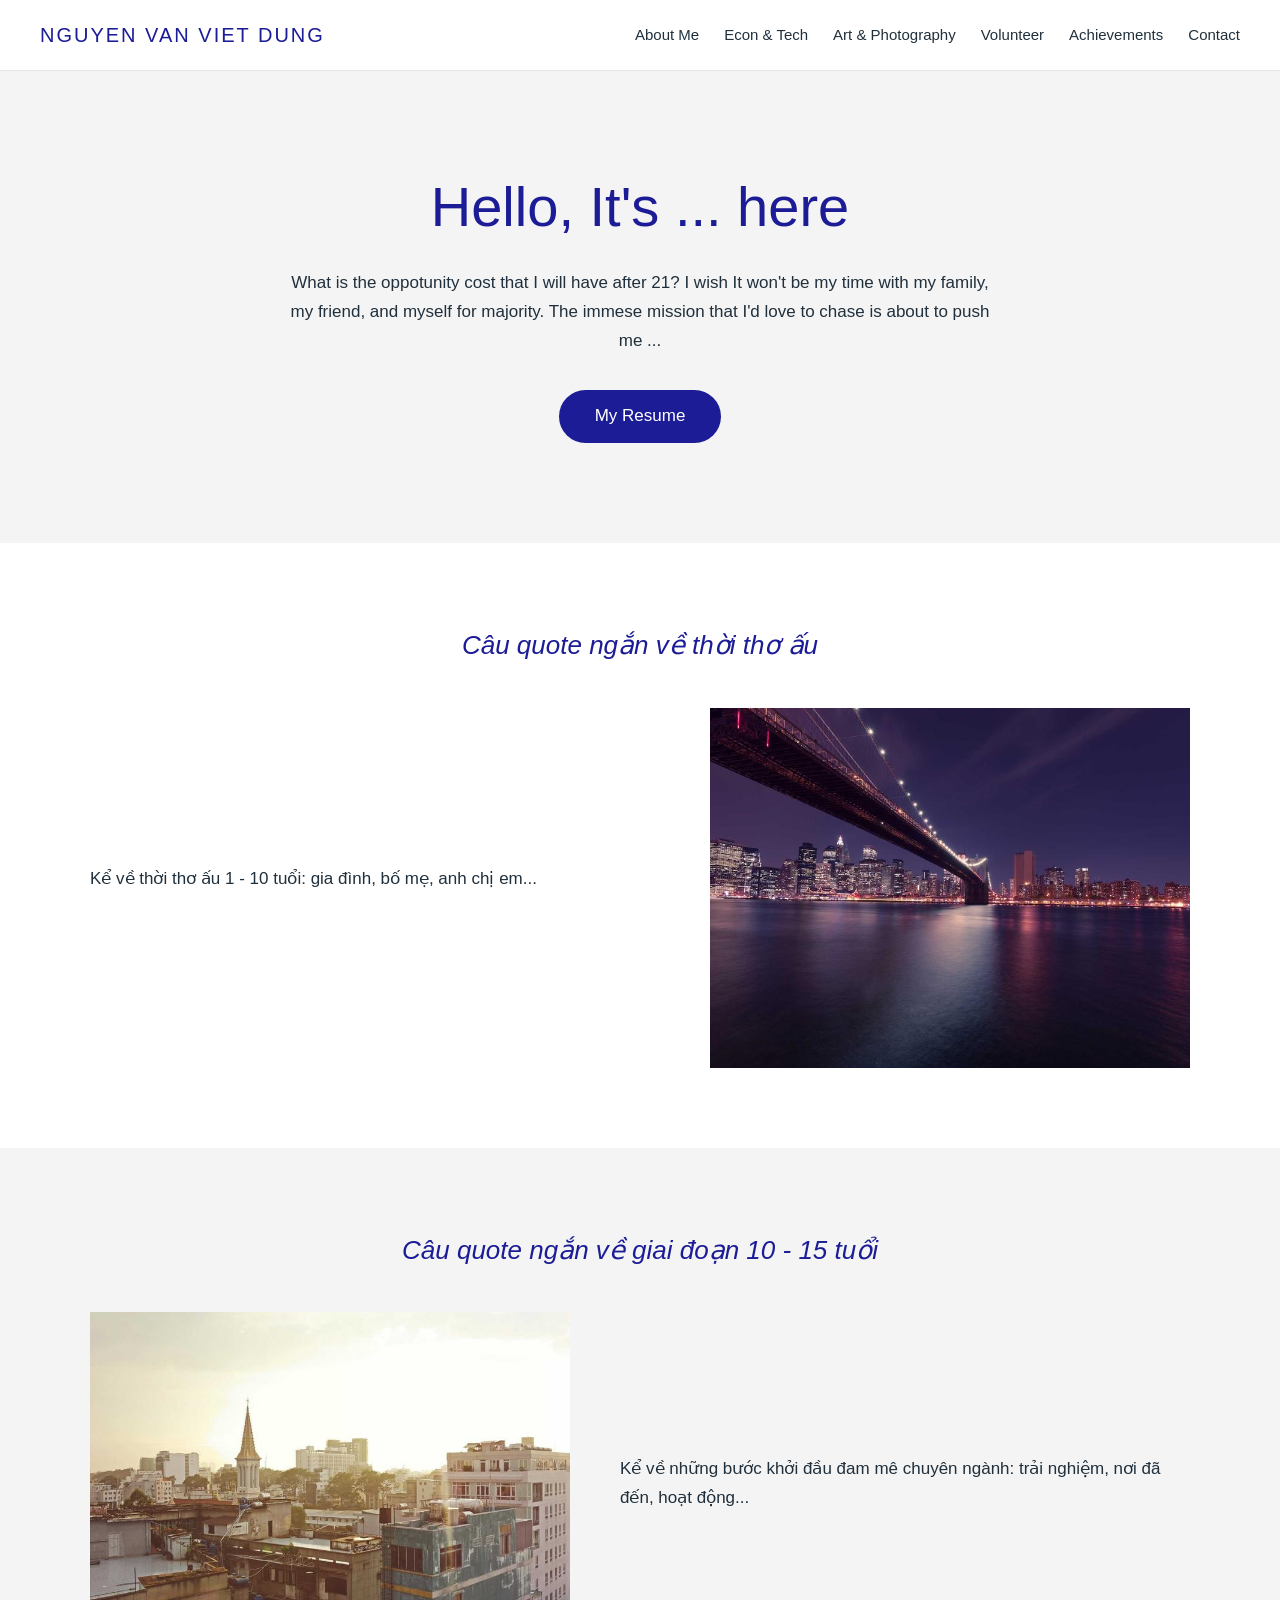
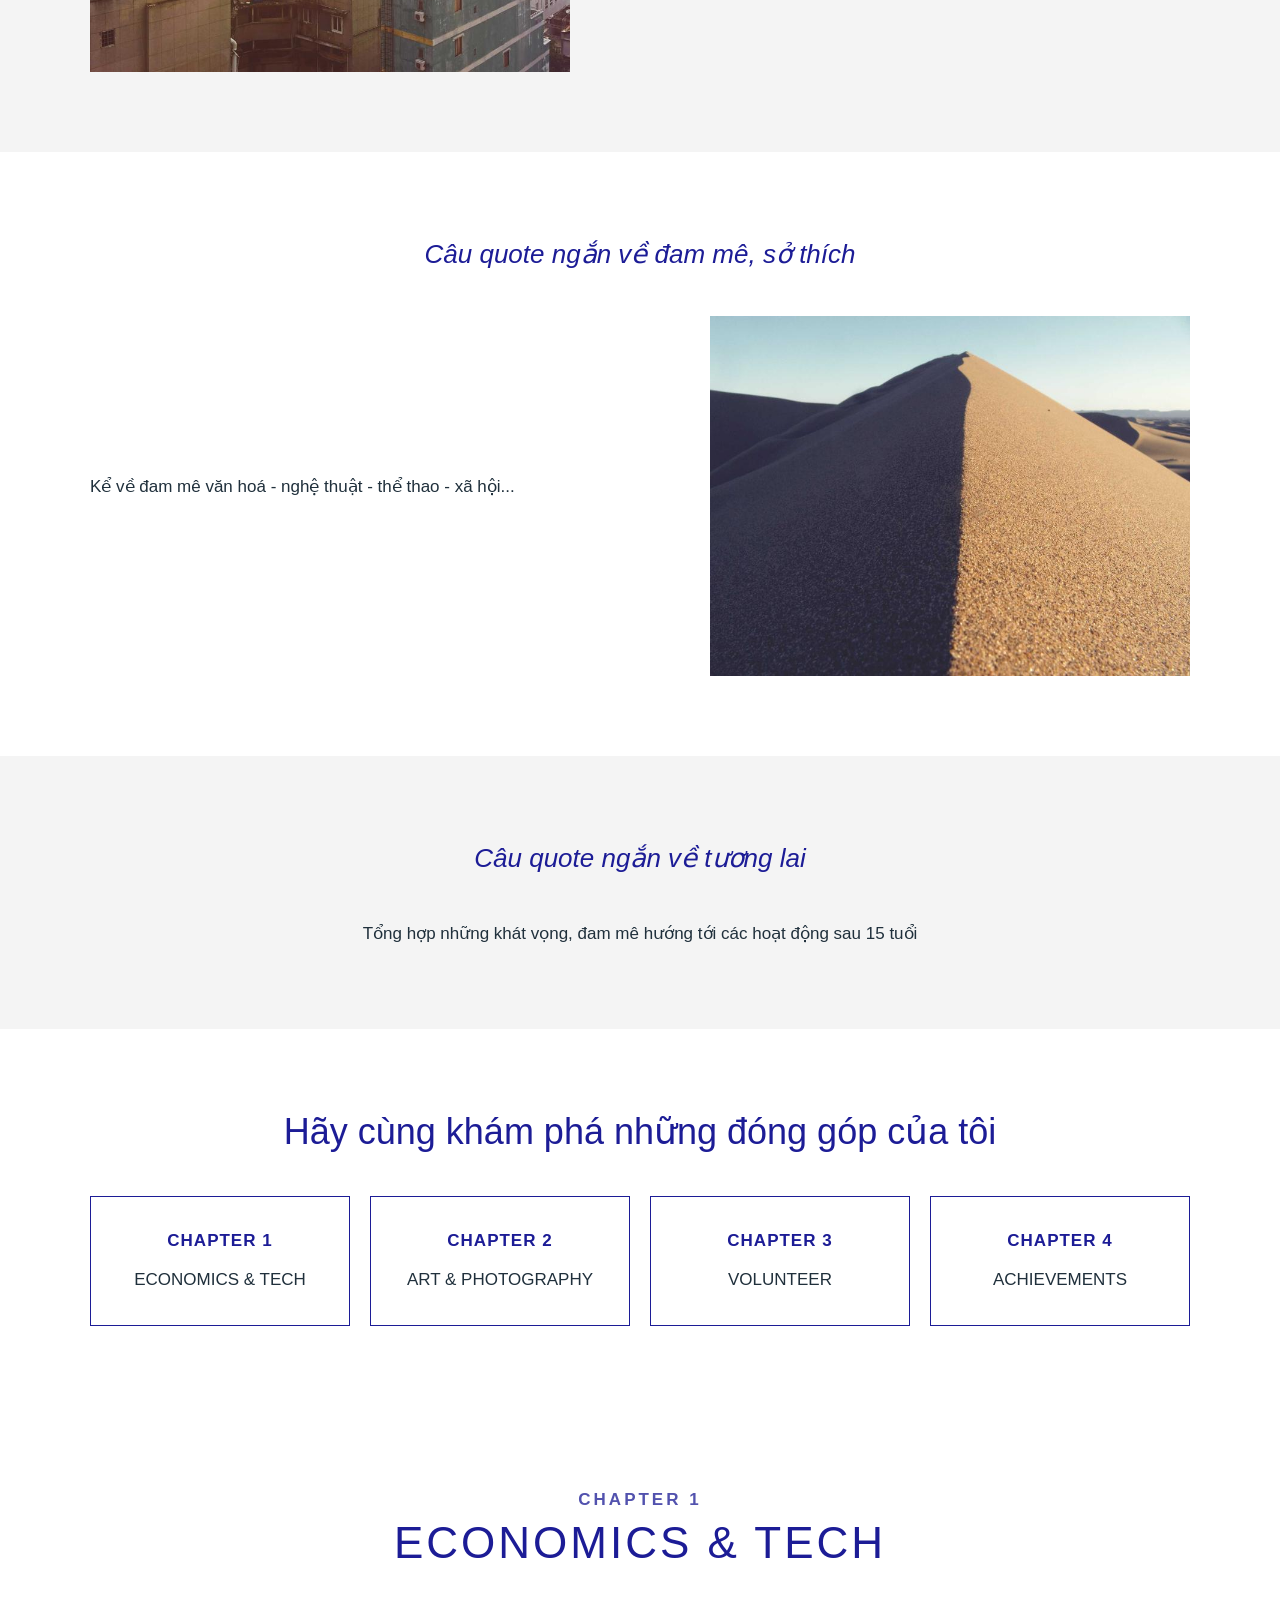
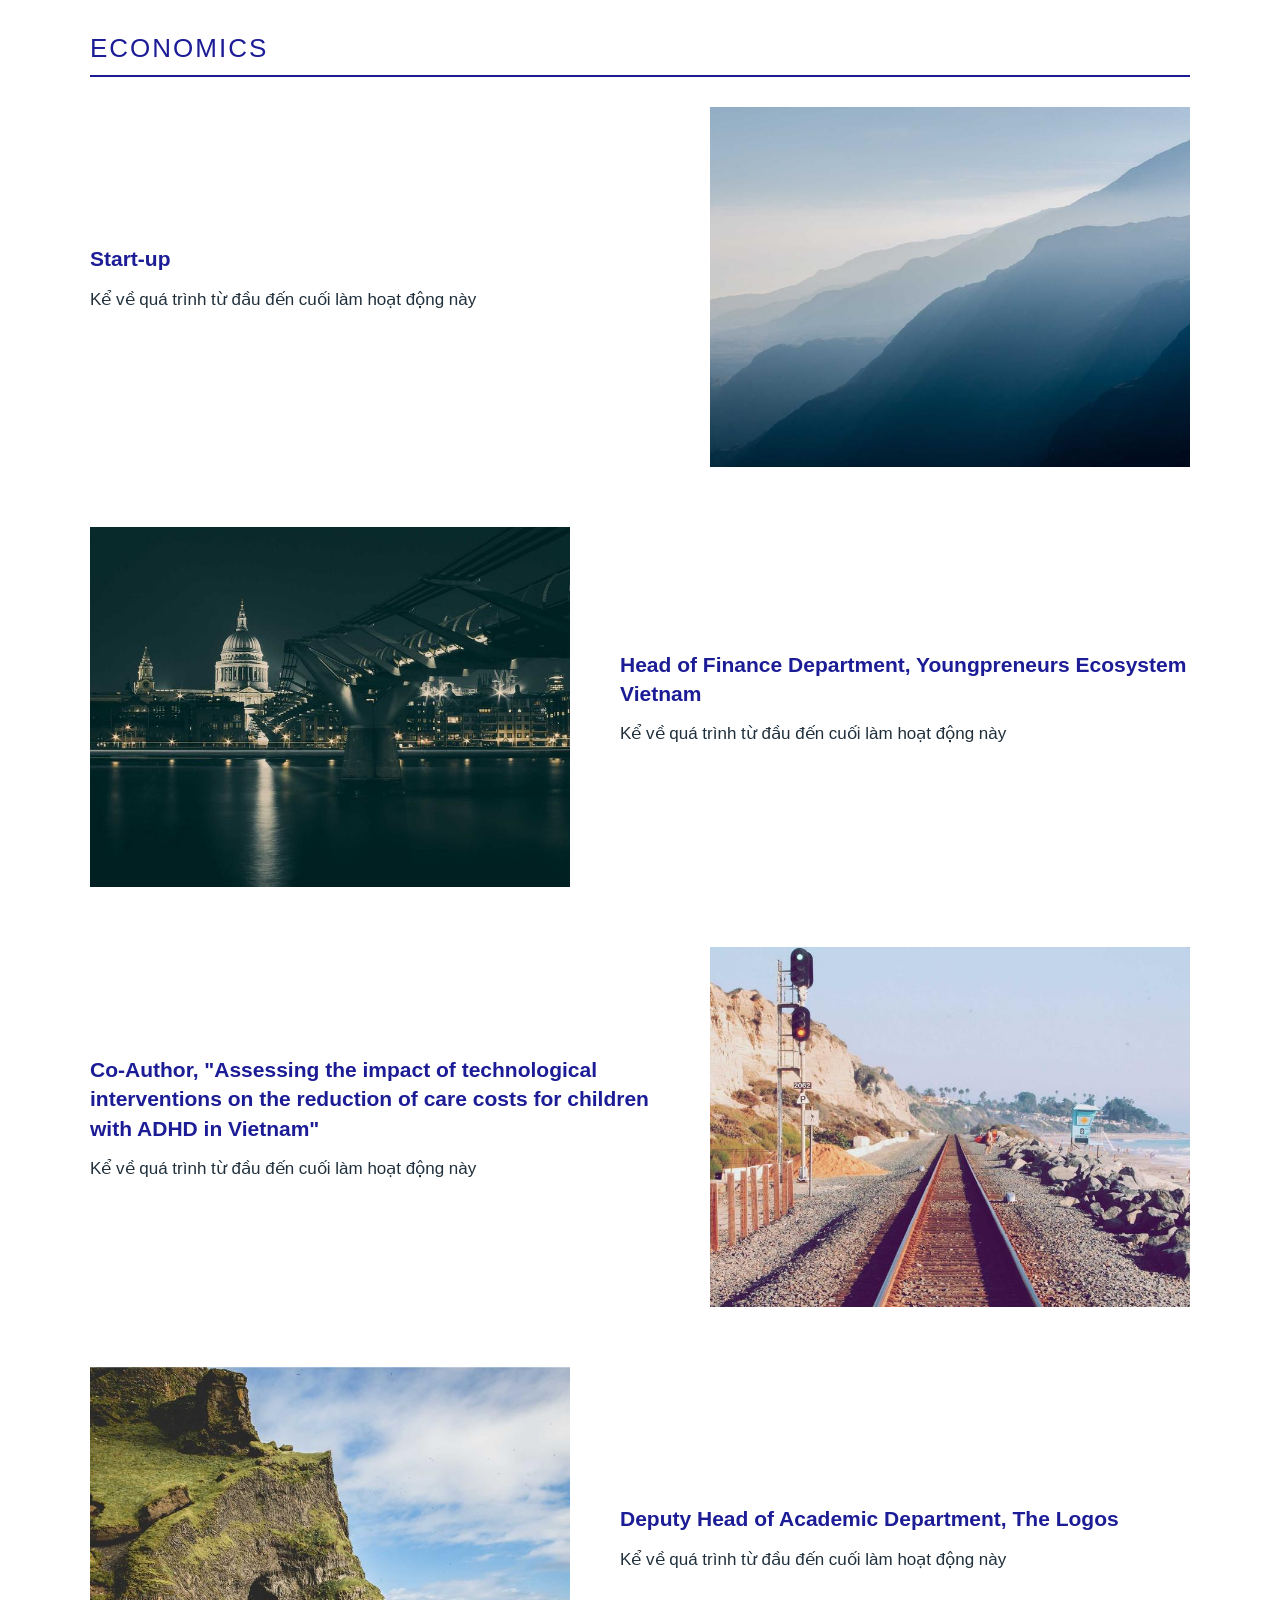
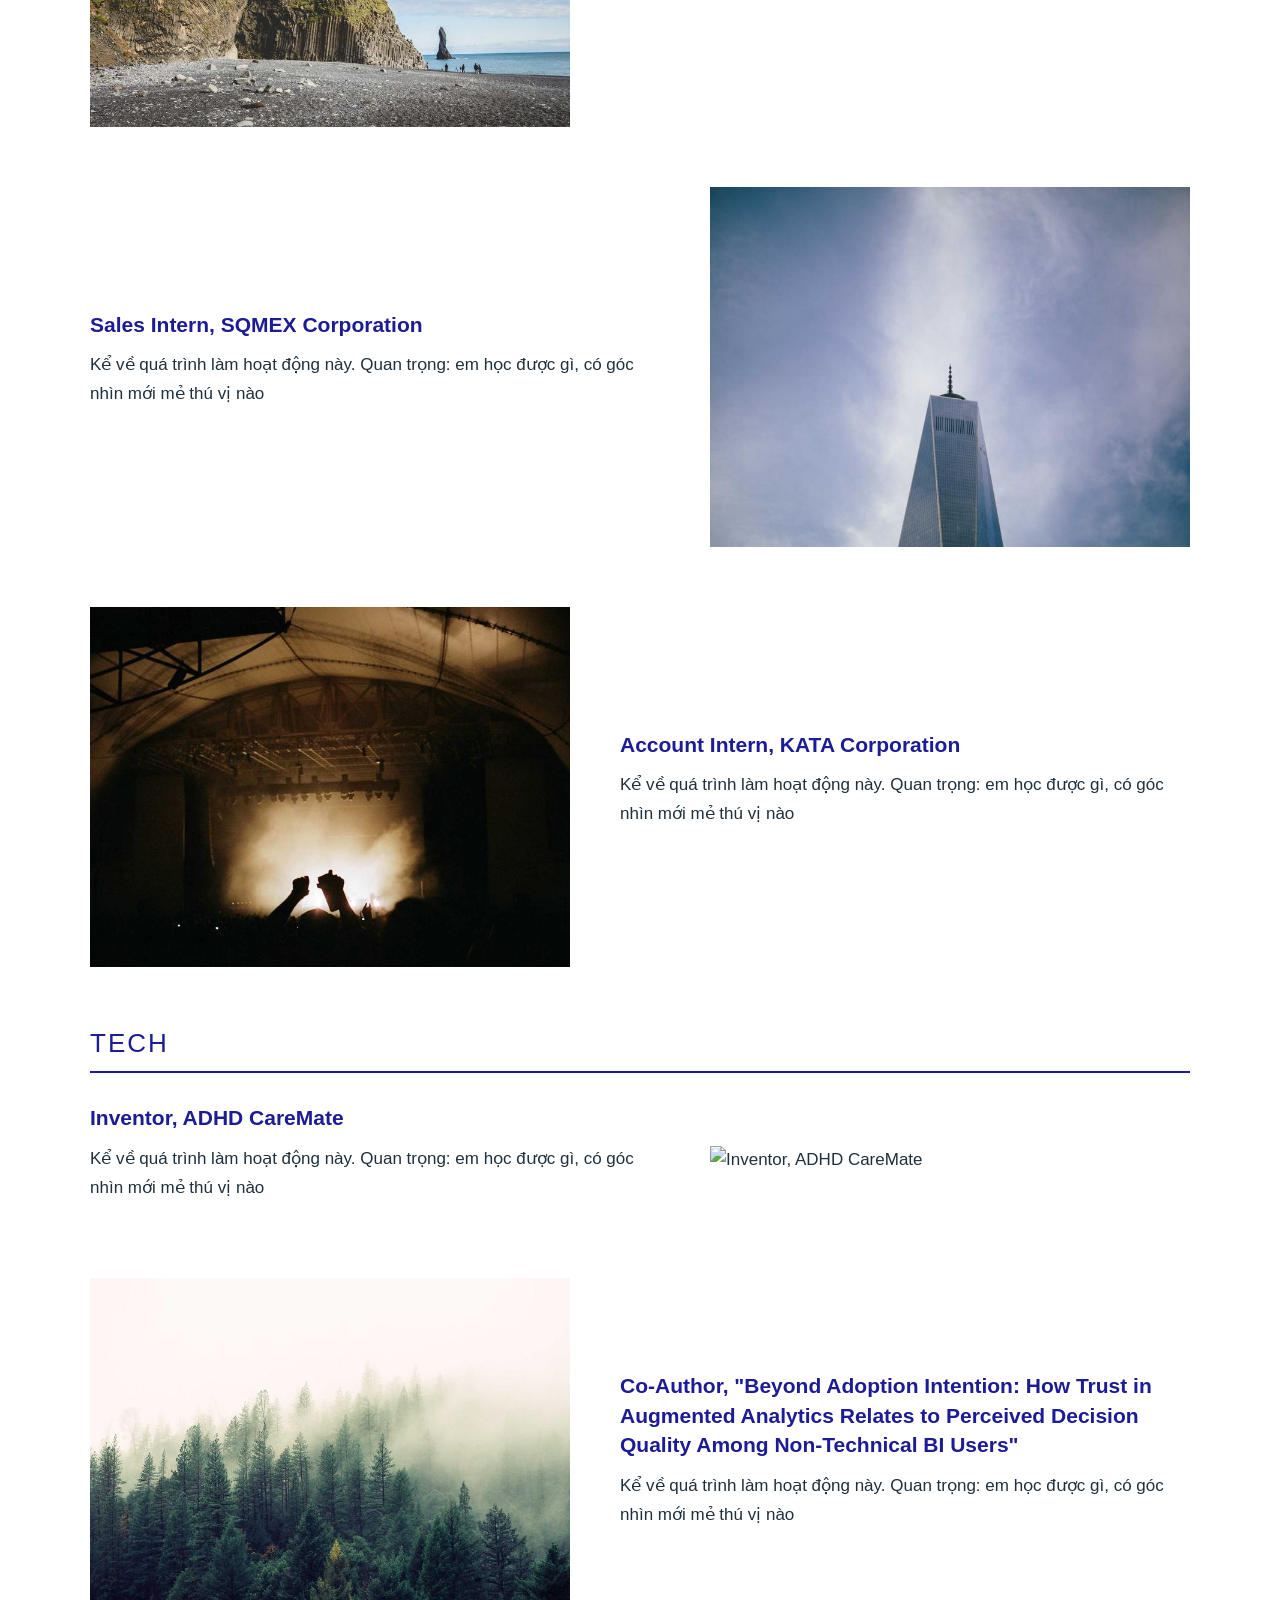
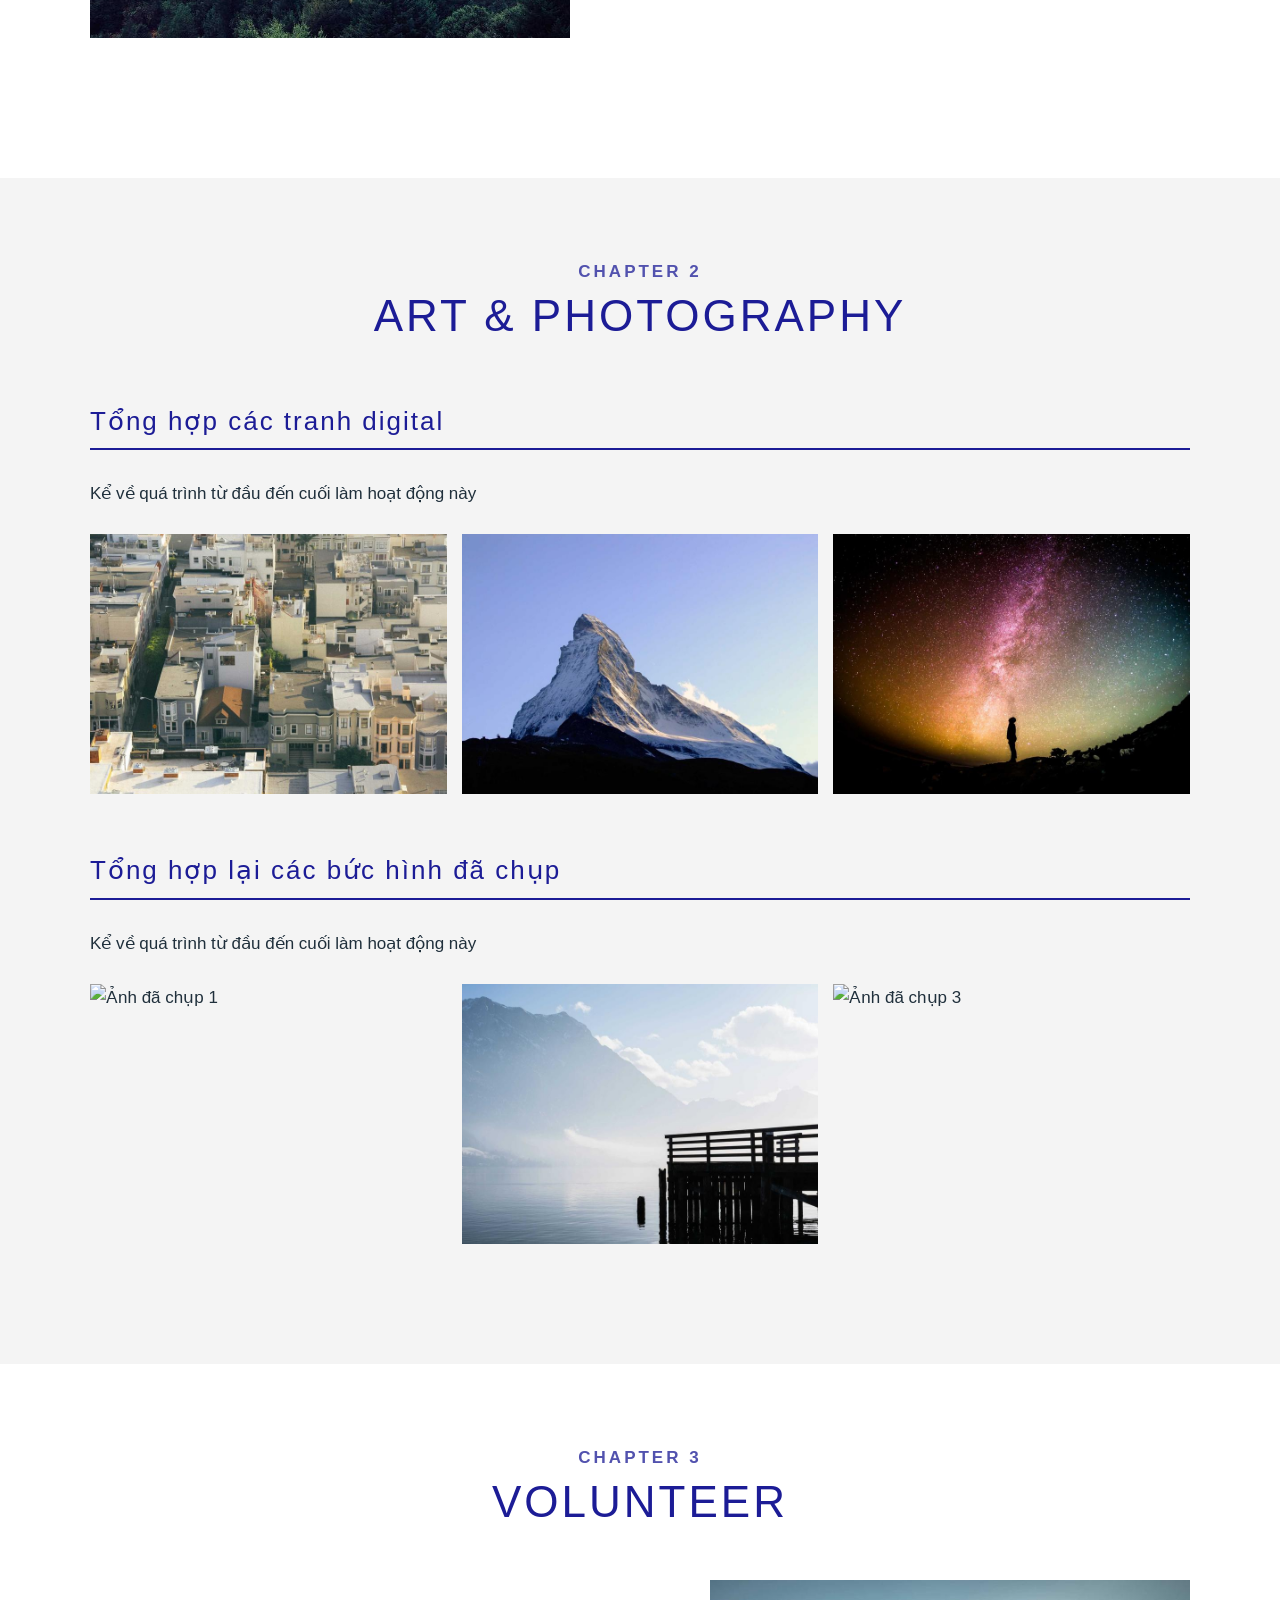
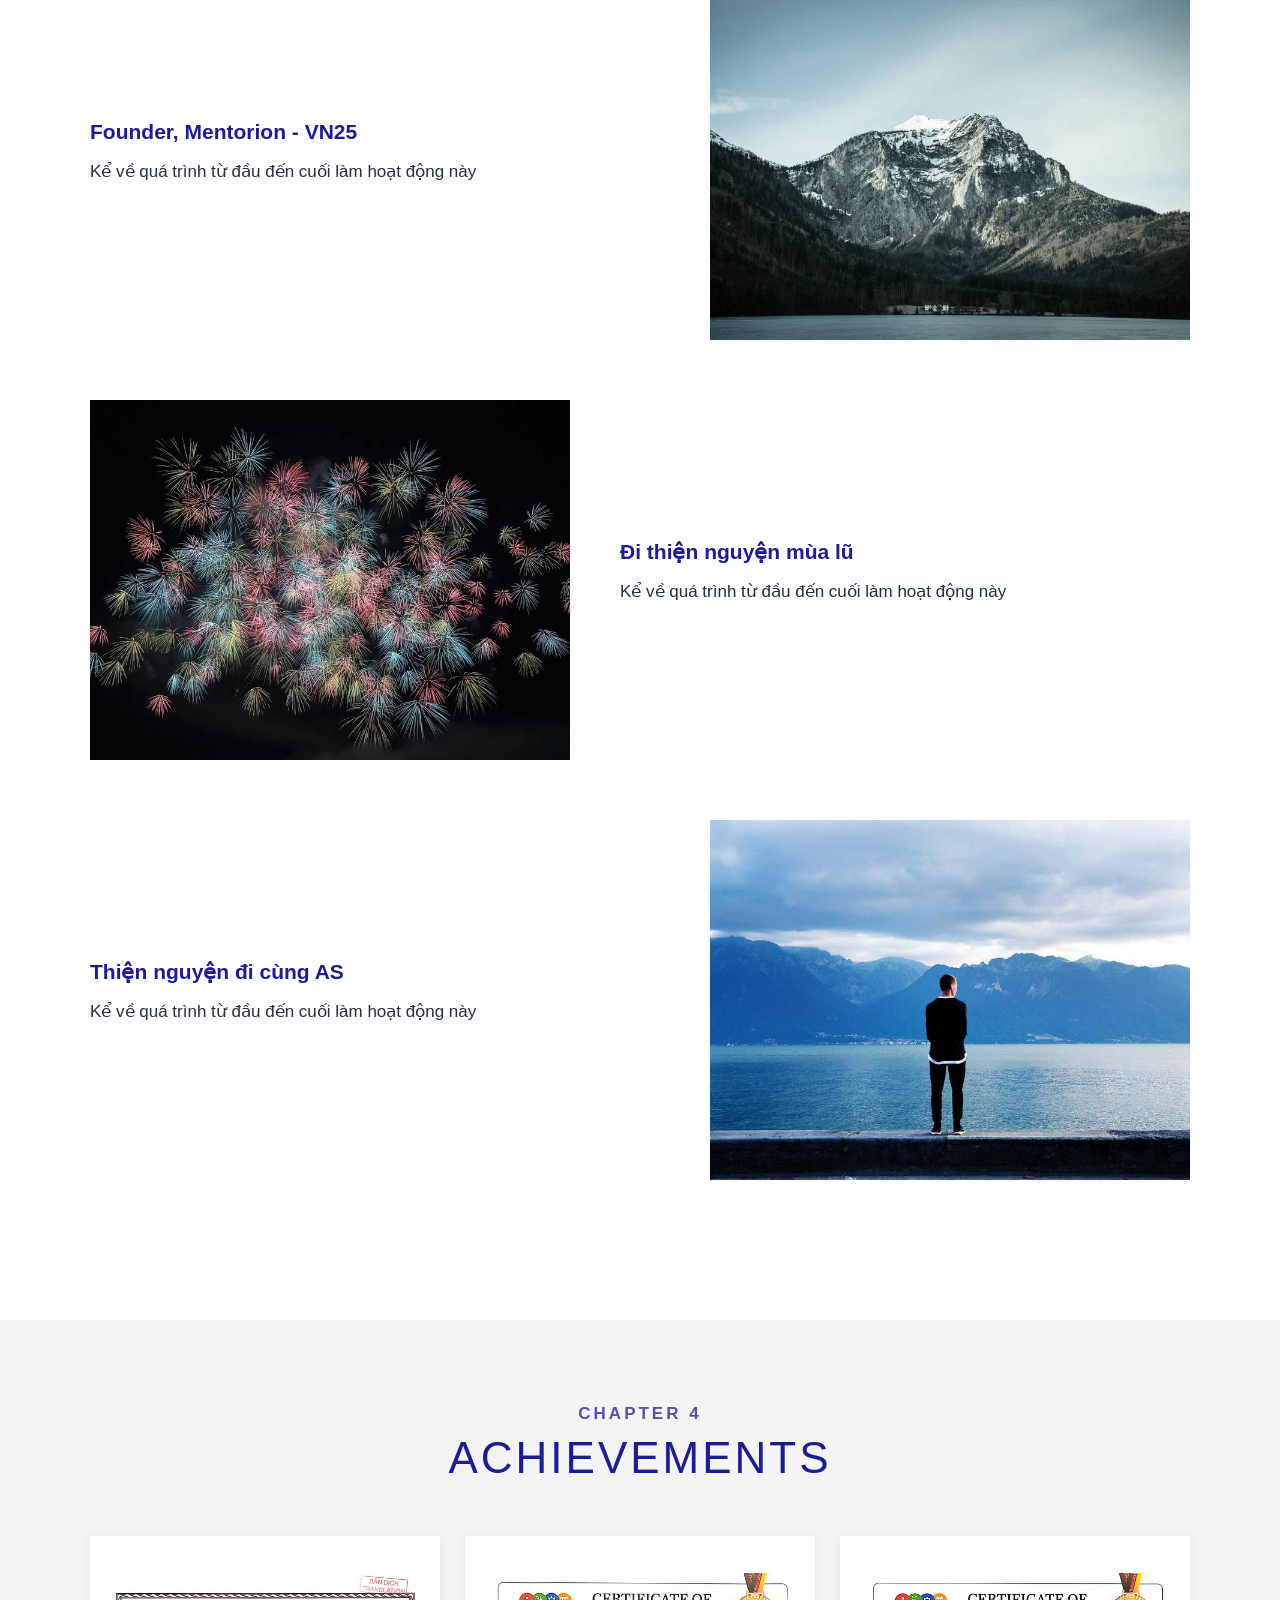
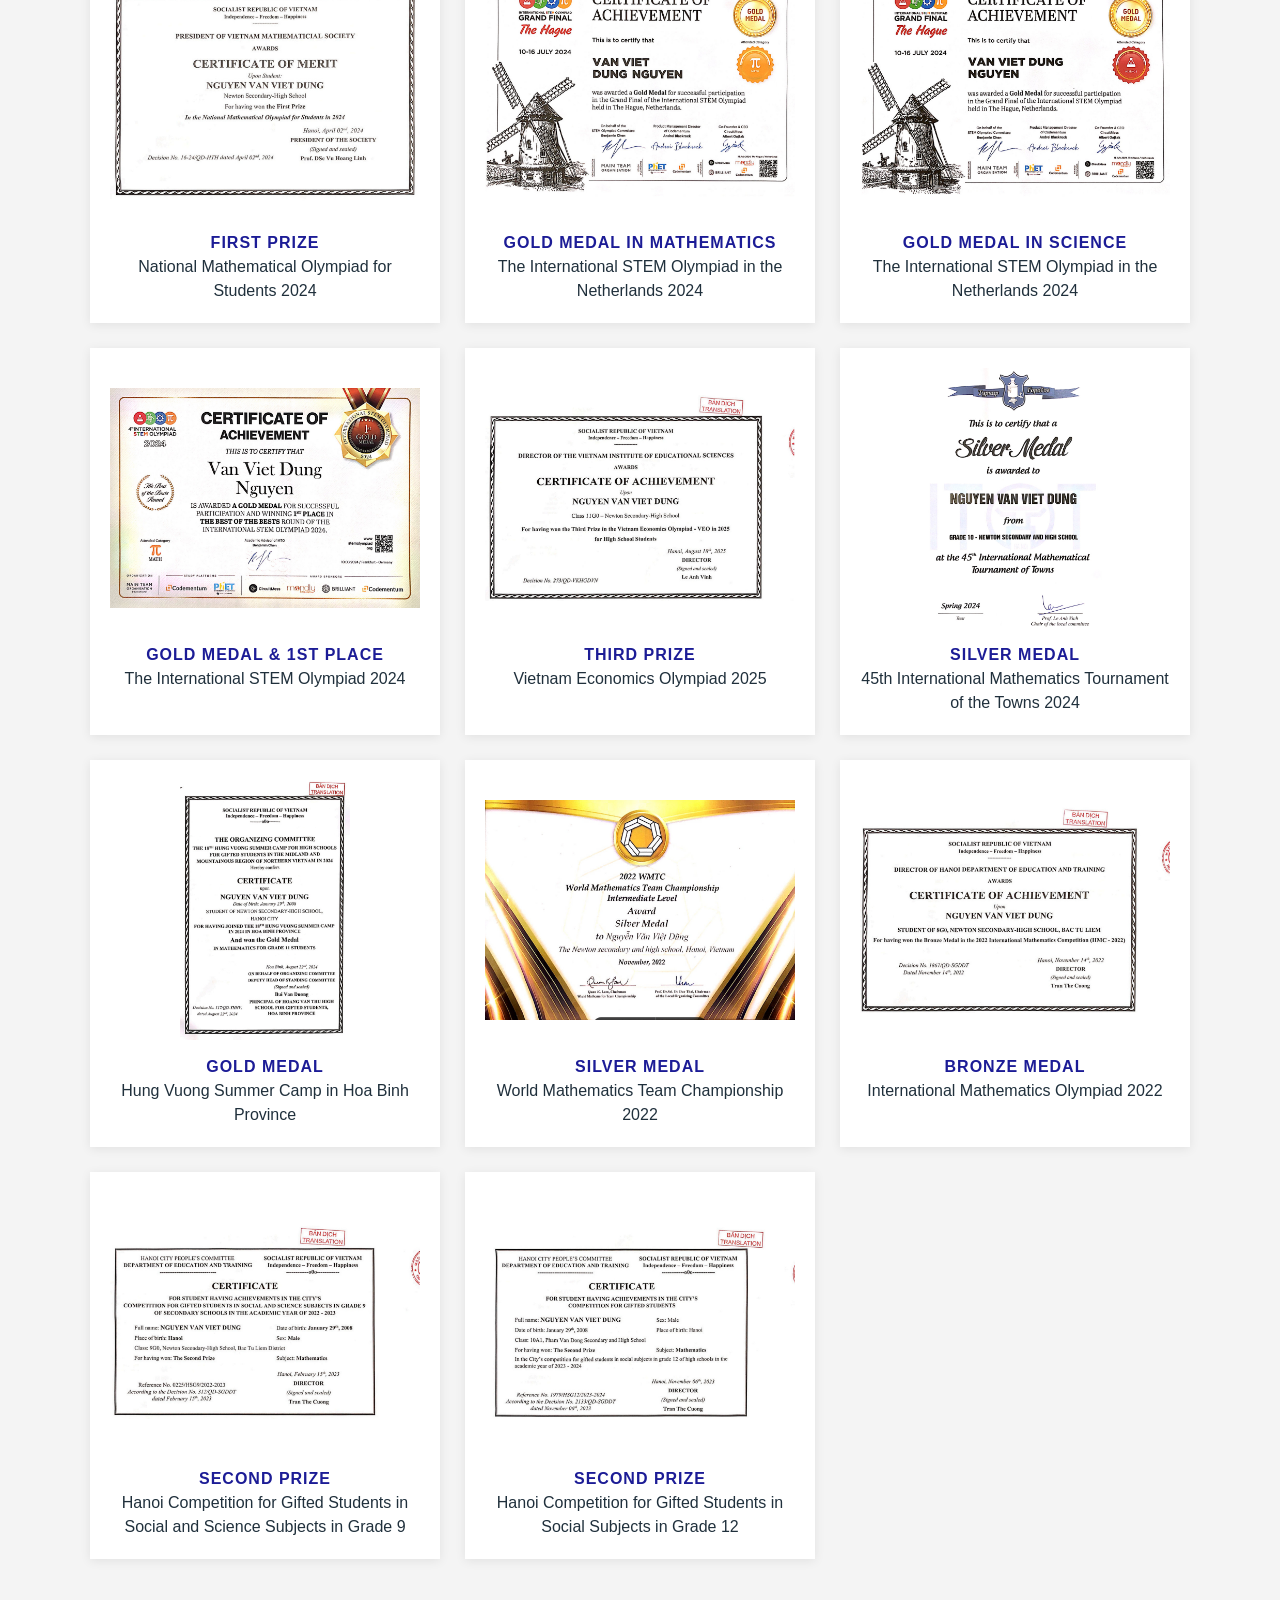
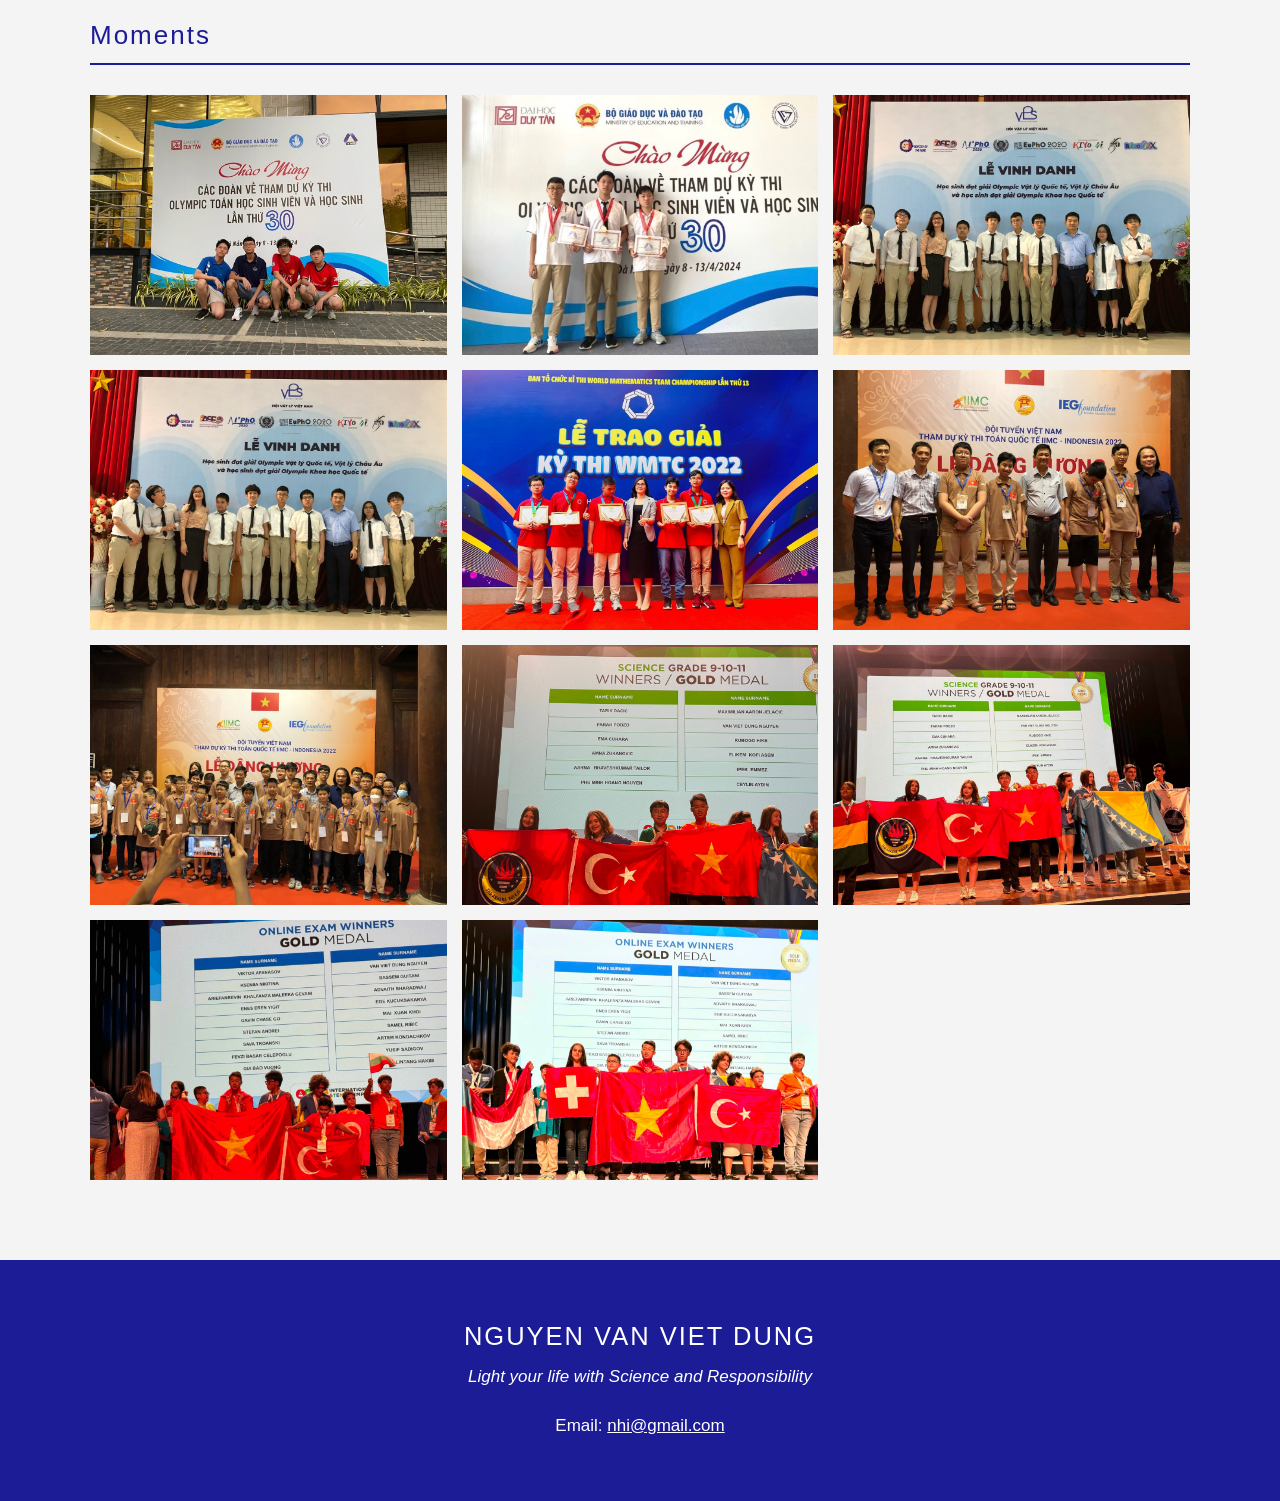
==== index.html @ 0728a176 "Initial website" ====
<!DOCTYPE html>
<html lang="vi">
<head>
    <meta charset="UTF-8">
    <meta name="viewport" content="width=device-width, initial-scale=1.0">
    <title>Nguyen Van Viet Dung</title>
    <link rel="stylesheet" href="style.css">
</head>
<body>

    <!-- ===== HEADER: tên + menu ===== -->
    <header class="header">
        <a href="#top" class="logo">NGUYEN VAN VIET DUNG</a>
        <nav class="menu">
            <a href="#about">About Me</a>
            <a href="#chapter-1">Econ &amp; Tech</a>
            <a href="#chapter-2">Art &amp; Photography</a>
            <a href="#chapter-3">Volunteer</a>
            <a href="#chapter-4">Achievements</a>
            <a href="#contact">Contact</a>
        </nav>
    </header>

    <main id="top">

        <!-- Ảnh ở Home, Chapter 1 - 3 là ảnh mẫu, Chapter 4 là ảnh thật -->

        <!-- ===== PHẦN GIỚI THIỆU (Hero) ===== -->
        <section class="hero" id="about">
            <h1>Hello, It's ... here</h1>

            <!-- Đoạn giới thiệu bản thân (khoảng 50 - 60 từ) -->
            <p>
                What is the oppotunity cost that I will have after 21?
                I wish It won't be my time with my family, my friend, and myself for majority.
                The immese mission that I'd love to chase is about to push me ...
            </p>

            <!-- Nút trỏ sang resume: thay dấu # bằng link Google Drive -->
            <a href="#" class="button" target="_blank">My Resume</a>
        </section>

        <!-- ===== CÂU CHUYỆN: THỜI THƠ ẤU (1 - 10 tuổi) ===== -->
        <section class="story">
            <!-- Câu quote ngắn -->
            <p class="quote">
                Câu quote ngắn về thời thơ ấu
            </p>

            <div class="story-row">
                <div class="story-text">
                    <!-- Nội dung khoảng 500 - 600 từ. Nhiều đoạn thì thêm nhiều thẻ <p> -->
                    <p>
                        Kể về thời thơ ấu 1 - 10 tuổi: gia đình, bố mẹ, anh chị em...
                    </p>
                </div>

                <img src="images/tho-au.jpg" alt="Hình ảnh hồi nhỏ">
            </div>
        </section>

        <!-- ===== CÂU CHUYỆN: 10 - 15 TUỔI, ĐAM MÊ CHUYÊN NGÀNH ===== -->
        <section class="story story-gray">
            <p class="quote">
                Câu quote ngắn về giai đoạn 10 - 15 tuổi
            </p>

            <!-- Class "reverse" để ảnh nằm bên trái cho đỡ nhàm -->
            <div class="story-row reverse">
                <div class="story-text">
                    <!-- Khoảng 500 - 600 từ, chỉ nên kể 2 - 3 câu chuyện có liên kết -->
                    <p>
                        Kể về những bước khởi đầu đam mê chuyên ngành: trải nghiệm, nơi đã đến, hoạt động...
                    </p>
                </div>

                <img src="images/hoc-tap-10-15-tuoi.jpg" alt="Hình ảnh học tập hồi 10 - 15 tuổi">
            </div>
        </section>

        <!-- ===== CÂU CHUYỆN: ĐAM MÊ VĂN HOÁ - NGHỆ THUẬT - THỂ THAO - XÃ HỘI ===== -->
        <section class="story">
            <p class="quote">
                Câu quote ngắn về đam mê, sở thích
            </p>

            <div class="story-row">
                <div class="story-text">
                    <!-- Khoảng 300 - 400 từ, chỉ nên kể 1 - 2 câu chuyện -->
                    <p>
                        Kể về đam mê văn hoá - nghệ thuật - thể thao - xã hội...
                    </p>
                </div>

                <img src="images/dam-me-so-thich.jpg" alt="Hình ảnh đam mê sở thích">
            </div>
        </section>

        <!-- ===== TƯƠNG LAI (sau 15 tuổi) ===== -->
        <section class="story story-gray center">
            <p class="quote">
                Câu quote ngắn về tương lai
            </p>

            <!-- Khoảng 70 - 100 từ -->
            <p>
                Tổng hợp những khát vọng, đam mê hướng tới các hoạt động sau 15 tuổi
            </p>
        </section>

        <!-- ===== DANH SÁCH CHAPTER ===== -->
        <section class="chapters" id="chapters">
            <h2>Hãy cùng khám phá những đóng góp của tôi</h2>

            <!-- Bấm vào card sẽ nhảy xuống chapter tương ứng -->
            <div class="chapter-list">
                <a href="#chapter-1" class="chapter-card">
                    <span>CHAPTER 1</span>
                    <p>ECONOMICS &amp; TECH</p>
                </a>
                <a href="#chapter-2" class="chapter-card">
                    <span>CHAPTER 2</span>
                    <p>ART &amp; PHOTOGRAPHY</p>
                </a>
                <a href="#chapter-3" class="chapter-card">
                    <span>CHAPTER 3</span>
                    <p>VOLUNTEER</p>
                </a>
                <a href="#chapter-4" class="chapter-card">
                    <span>CHAPTER 4</span>
                    <p>ACHIEVEMENTS</p>
                </a>
            </div>
        </section>

        <!-- =====================================================
             CHAPTER 1: ECONOMICS + TECH
             Mỗi hoạt động gồm: tên (h4) + đoạn kể (p) + ảnh.
             Hoạt động chẵn thêm class "reverse" để ảnh đổi bên.
             ===================================================== -->
        <section class="chapter" id="chapter-1">
            <div class="chapter-head">
                <span>CHAPTER 1</span>
                <h2>ECONOMICS &amp; TECH</h2>
            </div>

            <!-- ----- Nhóm ECONOMICS ----- -->
            <h3 class="group-title">ECONOMICS</h3>

            <!-- Hoạt động 1 -->
            <div class="story-row activity">
                <div class="story-text">
                    <h4>Start-up</h4>
                    <p>
                        Kể về quá trình từ đầu đến cuối làm hoạt động này
                    </p>
                </div>
                <img src="images/econ-startup.jpg" alt="Hoạt động Start-up">
            </div>

            <!-- Hoạt động 2 -->
            <div class="story-row activity reverse">
                <div class="story-text">
                    <h4>Head of Finance Department, Youngpreneurs Ecosystem Vietnam</h4>
                    <p>
                        Kể về quá trình từ đầu đến cuối làm hoạt động này
                    </p>
                </div>
                <img src="images/econ-youngpreneurs-head-of-finance.jpg" alt="Head of Finance Department, Youngpreneurs Ecosystem Vietnam">
            </div>

            <!-- Hoạt động 3 -->
            <div class="story-row activity">
                <div class="story-text">
                    <h4>Co-Author, "Assessing the impact of technological interventions on the reduction of care costs for children with ADHD in Vietnam"</h4>
                    <p>
                        Kể về quá trình từ đầu đến cuối làm hoạt động này
                    </p>
                </div>
                <img src="images/econ-nghien-cuu-chi-phi-cham-soc-adhd.jpg" alt="Bài nghiên cứu về chi phí chăm sóc trẻ ADHD">
            </div>

            <!-- Hoạt động 4 -->
            <div class="story-row activity reverse">
                <div class="story-text">
                    <h4>Deputy Head of Academic Department, The Logos</h4>
                    <p>
                        Kể về quá trình từ đầu đến cuối làm hoạt động này
                    </p>
                </div>
                <img src="images/econ-the-logos-deputy-head.jpg" alt="Deputy Head of Academic Department, The Logos">
            </div>

            <!-- Hoạt động 5 -->
            <div class="story-row activity">
                <div class="story-text">
                    <h4>Sales Intern, SQMEX Corporation</h4>
                    <p>
                        Kể về quá trình làm hoạt động này. Quan trọng: em học được gì, có góc nhìn mới mẻ thú vị nào
                    </p>
                </div>
                <img src="images/econ-sqmex-sales-intern.jpg" alt="Sales Intern, SQMEX Corporation">
            </div>

            <!-- Hoạt động 6 -->
            <div class="story-row activity reverse">
                <div class="story-text">
                    <h4>Account Intern, KATA Corporation</h4>
                    <p>
                        Kể về quá trình làm hoạt động này. Quan trọng: em học được gì, có góc nhìn mới mẻ thú vị nào
                    </p>
                </div>
                <img src="images/econ-kata-account-intern.jpg" alt="Account Intern, KATA Corporation">
            </div>

            <!-- ----- Nhóm TECH ----- -->
            <h3 class="group-title">TECH</h3>

            <!-- Hoạt động 1 -->
            <div class="story-row activity">
                <div class="story-text">
                    <h4>Inventor, ADHD CareMate</h4>
                    <p>
                        Kể về quá trình làm hoạt động này. Quan trọng: em học được gì, có góc nhìn mới mẻ thú vị nào
                    </p>
                </div>
                <img src="images/tech-adhd-caremate.jpg" alt="Inventor, ADHD CareMate">
            </div>

            <!-- Hoạt động 2 -->
            <div class="story-row activity reverse">
                <div class="story-text">
                    <h4>Co-Author, "Beyond Adoption Intention: How Trust in Augmented Analytics Relates to Perceived Decision Quality Among Non-Technical BI Users"</h4>
                    <p>
                        Kể về quá trình làm hoạt động này. Quan trọng: em học được gì, có góc nhìn mới mẻ thú vị nào
                    </p>
                </div>
                <img src="images/tech-nghien-cuu-augmented-analytics.jpg" alt="Bài nghiên cứu Augmented Analytics">
            </div>
        </section>

        <!-- =====================================================
             CHAPTER 2: ART & PHOTOGRAPHY
             Theo Sheets: trình bày như 1 gallery.
             Thêm ảnh thì copy thêm dòng <img> vào trong .gallery
             ===================================================== -->
        <section class="chapter chapter-gray" id="chapter-2">
            <div class="chapter-head">
                <span>CHAPTER 2</span>
                <h2>ART &amp; PHOTOGRAPHY</h2>
            </div>

            <!-- Hoạt động 1 -->
            <div class="gallery-block">
                <h3 class="group-title">Tổng hợp các tranh digital</h3>
                <p>
                    Kể về quá trình từ đầu đến cuối làm hoạt động này
                </p>
                <div class="gallery">
                    <img src="images/art-tranh-digital-1.jpg" alt="Tranh digital 1">
                    <img src="images/art-tranh-digital-2.jpg" alt="Tranh digital 2">
                    <img src="images/art-tranh-digital-3.jpg" alt="Tranh digital 3">
                </div>
            </div>

            <!-- Hoạt động 2 -->
            <div class="gallery-block">
                <h3 class="group-title">Tổng hợp lại các bức hình đã chụp</h3>
                <p>
                    Kể về quá trình từ đầu đến cuối làm hoạt động này
                </p>
                <div class="gallery">
                    <img src="images/photo-anh-chup-1.jpg" alt="Ảnh đã chụp 1">
                    <img src="images/photo-anh-chup-2.jpg" alt="Ảnh đã chụp 2">
                    <img src="images/photo-anh-chup-3.jpg" alt="Ảnh đã chụp 3">
                </div>
            </div>
        </section>

        <!-- =====================================================
             CHAPTER 3: VOLUNTEER (hướng đến trẻ em ADHD)
             ===================================================== -->
        <section class="chapter" id="chapter-3">
            <div class="chapter-head">
                <span>CHAPTER 3</span>
                <h2>VOLUNTEER</h2>
            </div>

            <!-- Hoạt động 1 -->
            <div class="story-row activity">
                <div class="story-text">
                    <h4>Founder, Mentorion - VN25</h4>
                    <p>
                        Kể về quá trình từ đầu đến cuối làm hoạt động này
                    </p>
                </div>
                <img src="images/volunteer-mentorion-vn25.jpg" alt="Founder, Mentorion - VN25">
            </div>

            <!-- Hoạt động 2 -->
            <div class="story-row activity reverse">
                <div class="story-text">
                    <h4>Đi thiện nguyện mùa lũ</h4>
                    <p>
                        Kể về quá trình từ đầu đến cuối làm hoạt động này
                    </p>
                </div>
                <img src="images/volunteer-thien-nguyen-mua-lu.jpg" alt="Đi thiện nguyện mùa lũ">
            </div>

            <!-- Hoạt động 3 -->
            <div class="story-row activity">
                <div class="story-text">
                    <h4>Thiện nguyện đi cùng AS</h4>
                    <p>
                        Kể về quá trình từ đầu đến cuối làm hoạt động này
                    </p>
                </div>
                <img src="images/volunteer-thien-nguyen-cung-as.jpg" alt="Thiện nguyện đi cùng AS">
            </div>
        </section>

        <!-- =====================================================
             CHAPTER 4: ACHIEVEMENTS
             Theo Sheets: chỉ show hình ảnh + certificate,
             chèn text diễn giải bên dưới (class "caption").
             ===================================================== -->
        <section class="chapter chapter-gray" id="chapter-4">
            <div class="chapter-head">
                <span>CHAPTER 4</span>
                <h2>ACHIEVEMENTS</h2>
            </div>

            <div class="award-list">

                <div class="award-card">
                    <img src="images/nmo-2024-first-prize-certificate.jpg" alt="Certificate First Prize, National Mathematical Olympiad for Students 2024">
                    <p class="caption"><strong>First Prize</strong><br>National Mathematical Olympiad for Students 2024</p>
                </div>

                <div class="award-card">
                    <img src="images/stem-2024-gold-math-certificate.jpg" alt="Certificate Gold Medal in Mathematics, STEM Olympiad 2024">
                    <p class="caption"><strong>Gold Medal in Mathematics</strong><br>The International STEM Olympiad in the Netherlands 2024</p>
                </div>

                <div class="award-card">
                    <img src="images/stem-2024-gold-science-certificate.jpg" alt="Certificate Gold Medal in Science, STEM Olympiad 2024">
                    <p class="caption"><strong>Gold Medal in Science</strong><br>The International STEM Olympiad in the Netherlands 2024</p>
                </div>

                <div class="award-card">
                    <img src="images/stem-2024-gold-1st-place-certificate.jpg" alt="Certificate Gold Medal và 1st Place, STEM Olympiad 2024">
                    <p class="caption"><strong>Gold Medal &amp; 1st Place</strong><br>The International STEM Olympiad 2024</p>
                </div>

                <div class="award-card">
                    <img src="images/veo-2025-third-prize-certificate.jpg" alt="Vietnam Economics Olympiad 2025">
                    <p class="caption"><strong>Third Prize</strong><br>Vietnam Economics Olympiad 2025</p>
                </div>

                <div class="award-card">
                    <img src="images/tournament-of-towns-2024-silver-certificate.jpg" alt="45th International Mathematics Tournament of the Towns 2024">
                    <p class="caption"><strong>Silver Medal</strong><br>45th International Mathematics Tournament of the Towns 2024</p>
                </div>

                <div class="award-card">
                    <img src="images/hung-vuong-camp-gold-certificate.jpg" alt="Hung Vuong Summer Camp in Hoa Binh Province">
                    <p class="caption"><strong>Gold Medal</strong><br>Hung Vuong Summer Camp in Hoa Binh Province</p>
                </div>

                <div class="award-card">
                    <img src="images/wmtc-2022-silver-certificate.jpg" alt="World Mathematics Team Championship 2022">
                    <p class="caption"><strong>Silver Medal</strong><br>World Mathematics Team Championship 2022</p>
                </div>

                <div class="award-card">
                    <img src="images/imo-2022-bronze-certificate.jpg" alt="Certificate Bronze Medal, International Mathematics Olympiad 2022">
                    <p class="caption"><strong>Bronze Medal</strong><br>International Mathematics Olympiad 2022</p>
                </div>

                <div class="award-card">
                    <img src="images/hanoi-lop-9-second-prize-certificate.jpg" alt="Hanoi Competition for Gifted Students Grade 9">
                    <p class="caption"><strong>Second Prize</strong><br>Hanoi Competition for Gifted Students in Social and Science Subjects in Grade 9</p>
                </div>

                <div class="award-card">
                    <img src="images/hanoi-lop-12-second-prize-certificate.jpg" alt="Hanoi Competition for Gifted Students Grade 12">
                    <p class="caption"><strong>Second Prize</strong><br>Hanoi Competition for Gifted Students in Social Subjects in Grade 12</p>
                </div>

            </div>

            <!-- Ảnh sự kiện thêm (lấy từ website mẫu) -->
            <h3 class="group-title">Moments</h3>
            <div class="gallery">
                <img src="images/nmo-2024-anh-su-kien-1.jpg" alt="National Mathematical Olympiad 2024 - ảnh sự kiện">
                <img src="images/nmo-2024-anh-su-kien-2.jpg" alt="National Mathematical Olympiad 2024 - ảnh sự kiện">
                <img src="images/le-vinh-danh-olympic-1.jpg" alt="Lễ vinh danh học sinh đạt giải Olympic quốc tế">
                <img src="images/le-vinh-danh-olympic-2.jpg" alt="Lễ vinh danh học sinh đạt giải Olympic quốc tế">
                <img src="images/wmtc-2022-le-trao-giai.jpg" alt="World Mathematics Team Championship 2022 - ảnh sự kiện">
                <img src="images/imo-2022-anh-su-kien-1.jpg" alt="International Mathematics Olympiad 2022 - ảnh sự kiện">
                <img src="images/imo-2022-anh-su-kien-2.jpg" alt="International Mathematics Olympiad 2022 - ảnh sự kiện">
                <img src="images/stem-2024-anh-su-kien-1.jpg" alt="STEM Olympiad Netherlands 2024 - ảnh sự kiện">
                <img src="images/stem-2024-anh-su-kien-2.jpg" alt="STEM Olympiad Netherlands 2024 - ảnh sự kiện">
                <img src="images/stem-2024-anh-su-kien-3.jpg" alt="STEM Olympiad Netherlands 2024 - ảnh sự kiện">
                <img src="images/stem-2024-anh-su-kien-4.jpg" alt="STEM Olympiad Netherlands 2024 - ảnh sự kiện">
            </div>
        </section>

    </main>

    <!-- ===== FOOTER: thông tin liên hệ ===== -->
    <footer class="footer" id="contact">
        <h2>NGUYEN VAN VIET DUNG</h2>
        <p class="slogan">Light your life with Science and Responsibility</p>
        <p>Email: <a href="mailto:nhi@gmail.com">nhi@gmail.com</a></p>
        <!-- Khi có thông tin thì bỏ dấu comment 2 dòng dưới và điền vào -->
        <!-- <p>Phone: </p> -->
        <!-- <p>Address: </p> -->
    </footer>

</body>
</html>
---- style.css ----
/* =========================================================
   1. BIẾN MÀU
   Khai báo màu 1 lần ở đây, các chỗ khác gọi bằng var(--tên).
   Muốn đổi màu cả web thì chỉ cần sửa ở đây.
   ========================================================= */
:root {
    --navy: #1c1c96;       /* màu chính: xanh navy (tiêu đề, nút, viền) */
    --navy-light: #5252ae; /* navy nhạt: màu nút khi rê chuột */
    --gray-bg: #f4f4f4;    /* nền xám nhạt cho các section xen kẽ */
    --text: #20303c;       /* màu chữ thường */
    --white: #ffffff;
}

/* =========================================================
   2. THIẾT LẬP CHUNG CHO CẢ TRANG
   ========================================================= */

/* Xoá khoảng cách mặc định của trình duyệt.
   box-sizing: border-box để width đã tính luôn padding + border */
* {
    box-sizing: border-box;
    margin: 0;
    padding: 0;
}

/* Bấm menu thì trang cuộn mượt xuống section, không nhảy giật */
html {
    scroll-behavior: smooth;
}

/* Font, cỡ chữ và màu chữ mặc định cho toàn trang */
body {
    font-family: "Helvetica Neue", Helvetica, Arial, sans-serif;
    font-size: 17px;
    line-height: 1.7;      /* khoảng cách dòng rộng cho dễ đọc */
    color: var(--text);
    background: var(--white);
}

/* Ảnh luôn co giãn theo khung chứa, không bị tràn ra ngoài */
img {
    display: block;
    width: 100%;
    height: auto;
}

a {
    color: var(--navy);
}

/* Kiểu chung cho các tiêu đề */
h1, h2, h3 {
    color: var(--navy);
    font-weight: normal;
    line-height: 1.3;
}

/* =========================================================
   3. HEADER: tên bên trái, menu bên phải
   ========================================================= */
.header {
    position: sticky;      /* header dính trên cùng khi cuộn trang */
    top: 0;
    z-index: 10;           /* nằm đè lên nội dung bên dưới */
    display: flex;         /* xếp tên và menu nằm ngang */
    justify-content: space-between; /* đẩy tên sang trái, menu sang phải */
    align-items: center;
    flex-wrap: wrap;       /* màn hình hẹp thì menu tự xuống dòng */
    gap: 10px;
    padding: 18px 40px;
    background: var(--white);
    border-bottom: 1px solid #e5e5e5;
}

/* Tên ở góc trái */
.logo {
    font-size: 20px;
    letter-spacing: 2px;   /* giãn chữ cho sang */
    text-decoration: none; /* bỏ gạch chân của link */
}

/* Các link trong menu xếp ngang, cách nhau 25px */
.menu {
    display: flex;
    flex-wrap: wrap;
    gap: 25px;
}

.menu a {
    color: var(--text);
    text-decoration: none;
    font-size: 15px;
}

/* Rê chuột vào link thì đổi màu navy */
.menu a:hover {
    color: var(--navy);
}

/* =========================================================
   4. HERO: phần giới thiệu đầu trang
   ========================================================= */
.hero {
    padding: 100px 20px;
    text-align: center;
    background: var(--gray-bg);
}

/* Dòng "Hello, It's ... here" */
.hero h1 {
    font-size: 56px;
    margin-bottom: 25px;
}

/* Đoạn giới thiệu: giới hạn 700px để dòng không quá dài */
.hero p {
    max-width: 700px;
    margin: 0 auto 35px;   /* auto 2 bên để căn giữa */
}

/* Nút "My Resume" bo tròn */
.button {
    display: inline-block;
    padding: 12px 36px;
    background: var(--navy);
    color: var(--white);
    text-decoration: none;
    border-radius: 30px;
}

.button:hover {
    background: var(--navy-light);
}

/* =========================================================
   5. CÁC PHẦN CÂU CHUYỆN (thơ ấu, 10 - 15 tuổi, sở thích, tương lai)
   ========================================================= */
.story {
    padding: 80px 20px;
}

/* Section nền xám, dùng xen kẽ với nền trắng */
.story-gray {
    background: var(--gray-bg);
}

/* Căn giữa toàn bộ chữ (dùng cho phần Tương lai) */
.center {
    text-align: center;
}

.center p {
    max-width: 800px;
    margin: 0 auto;
}

/* Câu quote: chữ to, nghiêng, màu navy, căn giữa */
.quote {
    max-width: 800px;
    margin: 0 auto 40px !important; /* !important để không bị style p khác ghi đè */
    font-size: 26px;
    font-style: italic;
    color: var(--navy);
    text-align: center;
}

/* Hàng gồm chữ bên trái + ảnh bên phải */
.story-row {
    display: flex;
    gap: 50px;             /* khoảng cách giữa chữ và ảnh */
    align-items: center;   /* chữ và ảnh căn giữa theo chiều dọc */
    max-width: 1100px;
    margin: 0 auto;
}

/* Thêm class "reverse" thì đảo lại: ảnh bên trái, chữ bên phải */
.story-row.reverse {
    flex-direction: row-reverse;
}

/* flex: 1 để phần chữ và ảnh chia đều chiều ngang */
.story-text {
    flex: 1;
}

/* Các đoạn văn cách nhau 16px */
.story-text p {
    margin-bottom: 16px;
}

.story-row img {
    flex: 1;
    max-width: 480px;      /* ảnh không to quá 480px */
}

/* =========================================================
   6. DANH SÁCH 4 CHAPTER (card bấm để nhảy xuống)
   ========================================================= */
.chapters {
    padding: 80px 20px;
    text-align: center;
}

.chapters h2 {
    font-size: 36px;
    margin-bottom: 40px;
}

/* Dùng Grid chia 4 cột bằng nhau */
.chapter-list {
    display: grid;
    grid-template-columns: repeat(4, 1fr);
    gap: 20px;
    max-width: 1100px;
    margin: 0 auto;
}

/* Mỗi card có viền navy */
.chapter-card {
    padding: 30px 20px;
    border: 1px solid var(--navy);
    color: var(--text);
    text-decoration: none;
}

/* Chữ "CHAPTER 1, 2..." in đậm, nằm trên 1 dòng riêng */
.chapter-card span {
    display: block;
    margin-bottom: 10px;
    color: var(--navy);
    font-weight: bold;
    letter-spacing: 1px;
}

/* Rê chuột vào card: nền navy, chữ trắng */
a.chapter-card:hover {
    background: var(--navy);
    color: var(--white);
}

a.chapter-card:hover span {
    color: var(--white);
}

/* =========================================================
   7. NỘI DUNG CÁC CHAPTER 1 - 3
   ========================================================= */
.chapter {
    padding: 80px 20px;
}

/* Chapter nền xám, xen kẽ với chapter nền trắng */
.chapter-gray {
    background: var(--gray-bg);
}

/* Tiêu đề chapter: chữ "CHAPTER 1" nhỏ ở trên, tên chapter to ở dưới */
.chapter-head {
    text-align: center;
    margin-bottom: 50px;
}

.chapter-head span {
    color: var(--navy-light);
    letter-spacing: 3px;
    font-weight: bold;
}

.chapter-head h2 {
    font-size: 44px;
    letter-spacing: 3px;
}

/* Tên nhóm (ECONOMICS, TECH, tên gallery...) có gạch chân navy */
.group-title {
    max-width: 1100px;
    margin: 60px auto 30px;
    padding-bottom: 10px;
    font-size: 26px;
    letter-spacing: 2px;
    border-bottom: 2px solid var(--navy);
}

/* Mỗi hoạt động cách nhau 60px */
.activity {
    margin-bottom: 60px;
}

/* Tên hoạt động */
.activity h4 {
    margin-bottom: 12px;
    font-size: 21px;
    color: var(--navy);
    font-weight: bold;
    line-height: 1.4;
}

/* Khối gallery của Chapter 2 (tiêu đề + đoạn văn + lưới ảnh) */
.gallery-block {
    max-width: 1100px;
    margin: 0 auto 40px;
}

.gallery-block p {
    margin-bottom: 25px;
}

/* Lưới ảnh 3 cột (dùng ở Chapter 2 và phần Moments) */
.gallery {
    display: grid;
    grid-template-columns: repeat(3, 1fr);
    gap: 15px;
    max-width: 1100px;
    margin: 0 auto;
}

/* Cố định chiều cao ảnh cho đều nhau.
   object-fit: cover = ảnh lấp đầy khung, phần thừa bị cắt bớt */
.gallery img {
    height: 260px;
    object-fit: cover;
}

/* =========================================================
   8. CHAPTER 4: ACHIEVEMENTS (card giấy khen + chữ bên dưới)
   ========================================================= */

/* Lưới 3 cột chứa các card thành tựu */
.award-list {
    display: grid;
    grid-template-columns: repeat(3, 1fr);
    gap: 25px;
    max-width: 1100px;
    margin: 0 auto;
}

/* Card nền trắng, có bóng mờ nhẹ để nổi lên trên nền xám */
.award-card {
    padding: 20px;
    background: var(--white);
    box-shadow: 0 2px 10px rgba(0, 0, 0, 0.08);
}

/* object-fit: contain = giấy khen hiện đủ, không bị cắt */
.award-card img {
    height: 260px;
    object-fit: contain;
    margin-bottom: 15px;
}

/* Dòng chữ diễn giải dưới giấy khen */
.caption {
    text-align: center;
    font-size: 16px;
    line-height: 1.5;
}

/* Tên giải (FIRST PRIZE, GOLD MEDAL...) in hoa, màu navy */
.caption strong {
    color: var(--navy);
    letter-spacing: 1px;
    text-transform: uppercase; /* tự đổi thành chữ in hoa */
}

/* =========================================================
   9. FOOTER: thông tin liên hệ, nền navy chữ trắng
   ========================================================= */
.footer {
    padding: 60px 20px;
    text-align: center;
    background: var(--navy);
    color: var(--white);
}

.footer h2 {
    color: var(--white);
    letter-spacing: 2px;
    margin-bottom: 10px;
}

.footer .slogan {
    font-style: italic;
    margin-bottom: 20px;
}

.footer a {
    color: var(--white);
}

/* =========================================================
   10. RESPONSIVE
   Media query: khi màn hình nhỏ hơn mức width ghi trong ngoặc
   thì dùng thêm các style bên trong để ghi đè style ở trên.
   ========================================================= */

/* Tablet (màn hình từ 992px trở xuống): lưới 4 hoặc 3 cột đổi thành 2 cột */
@media (max-width: 992px) {
    .chapter-list {
        grid-template-columns: repeat(2, 1fr);
    }

    .award-list {
        grid-template-columns: repeat(2, 1fr);
    }
}

/* Điện thoại (màn hình từ 768px trở xuống) */
@media (max-width: 768px) {
    /* Chữ nhỏ lại một chút */
    body {
        font-size: 16px;
    }

    /* Tên và menu căn giữa, xếp thành 2 dòng */
    .header {
        justify-content: center;
        padding: 15px 16px;
    }

    .menu {
        justify-content: center;
        gap: 15px;
    }

    /* Giảm khoảng trống và cỡ tiêu đề cho vừa màn hình nhỏ */
    .hero {
        padding: 60px 16px;
    }

    .hero h1 {
        font-size: 36px;
    }

    .story,
    .chapters,
    .chapter {
        padding: 50px 16px;
    }

    .quote {
        font-size: 21px;
    }

    /* Chữ và ảnh xếp dọc: chữ ở trên, ảnh ở dưới */
    .story-row,
    .story-row.reverse {
        flex-direction: column;
        gap: 30px;
    }

    .story-row img {
        width: 100%;
        max-width: 100%;
    }

    .chapters h2 {
        font-size: 28px;
    }

    .chapter-head h2 {
        font-size: 32px;
    }

    .group-title {
        font-size: 22px;
    }

    .activity h4 {
        font-size: 19px;
    }

    /* Tất cả lưới về 1 cột */
    .chapter-list,
    .gallery,
    .award-list {
        grid-template-columns: 1fr;
    }

    /* Ảnh hiện đúng tỉ lệ gốc, không cắt nữa */
    .gallery img,
    .award-card img {
        height: auto;
    }
}
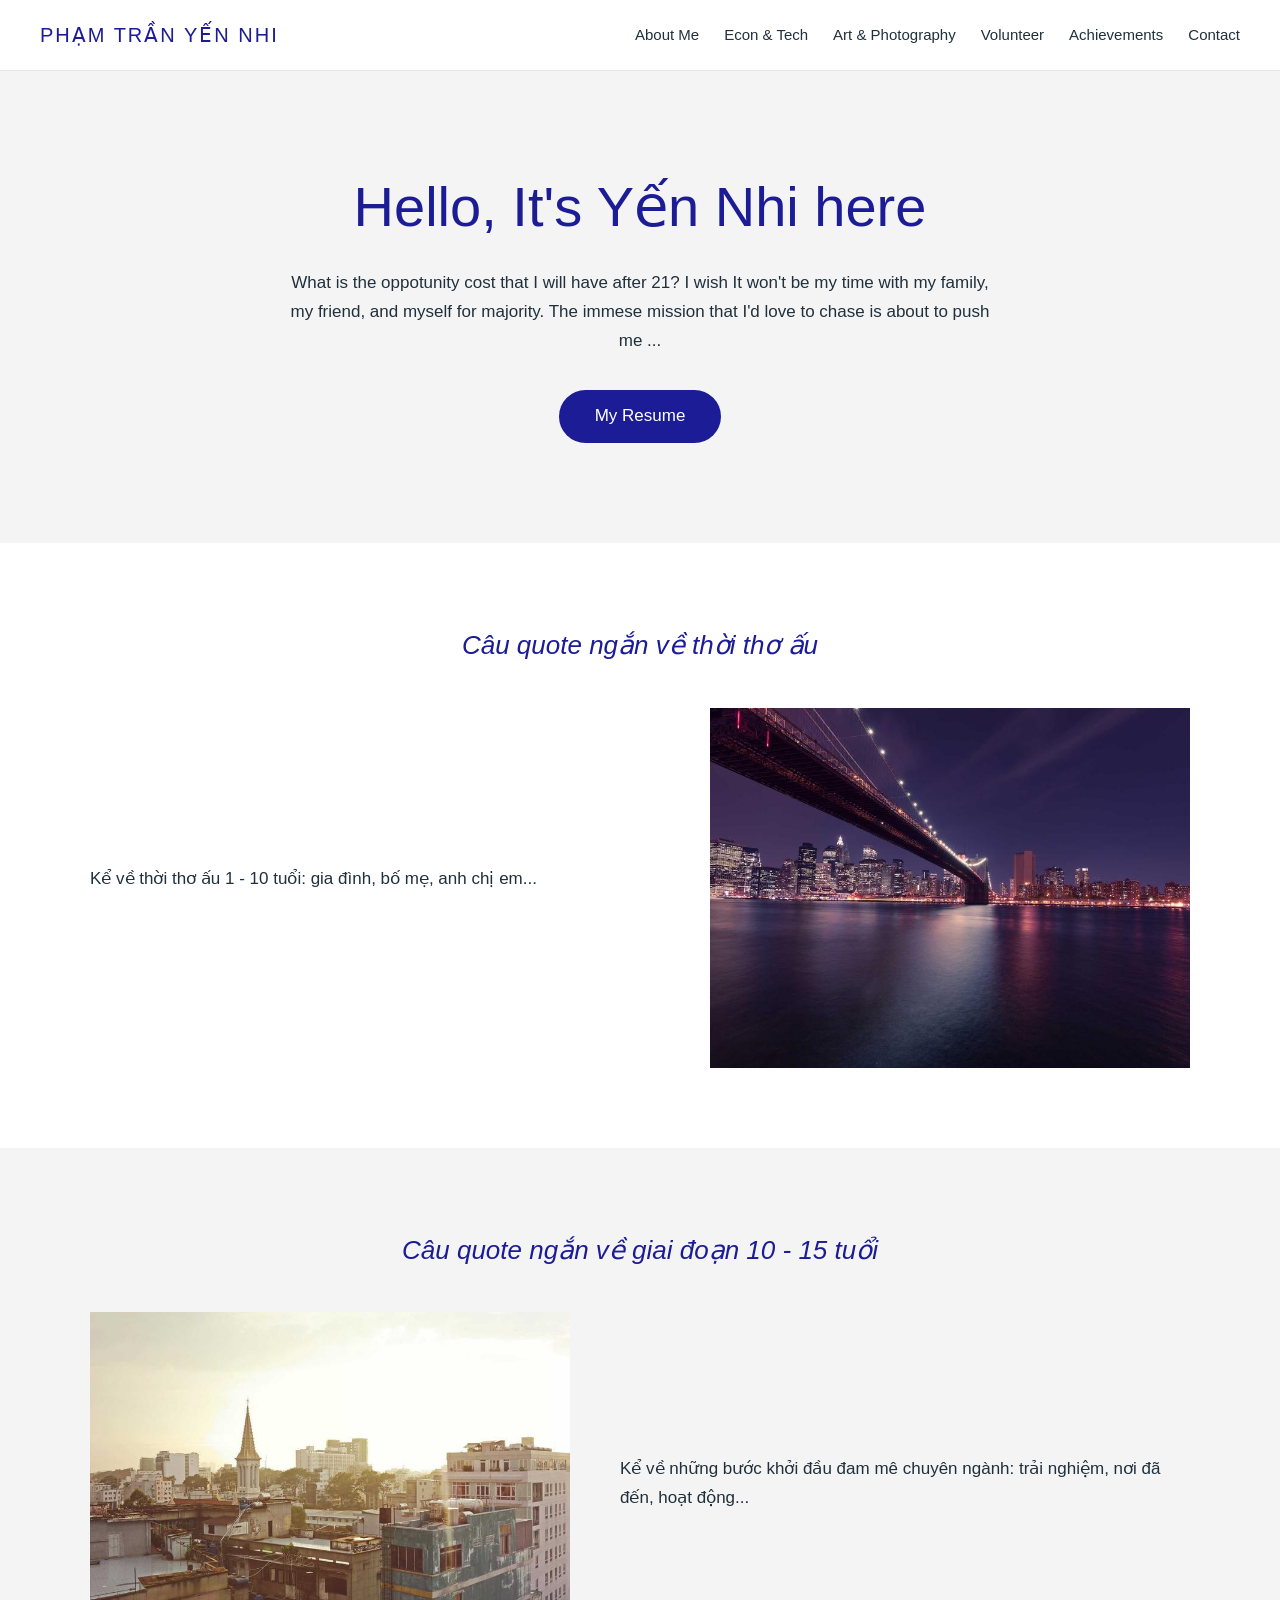
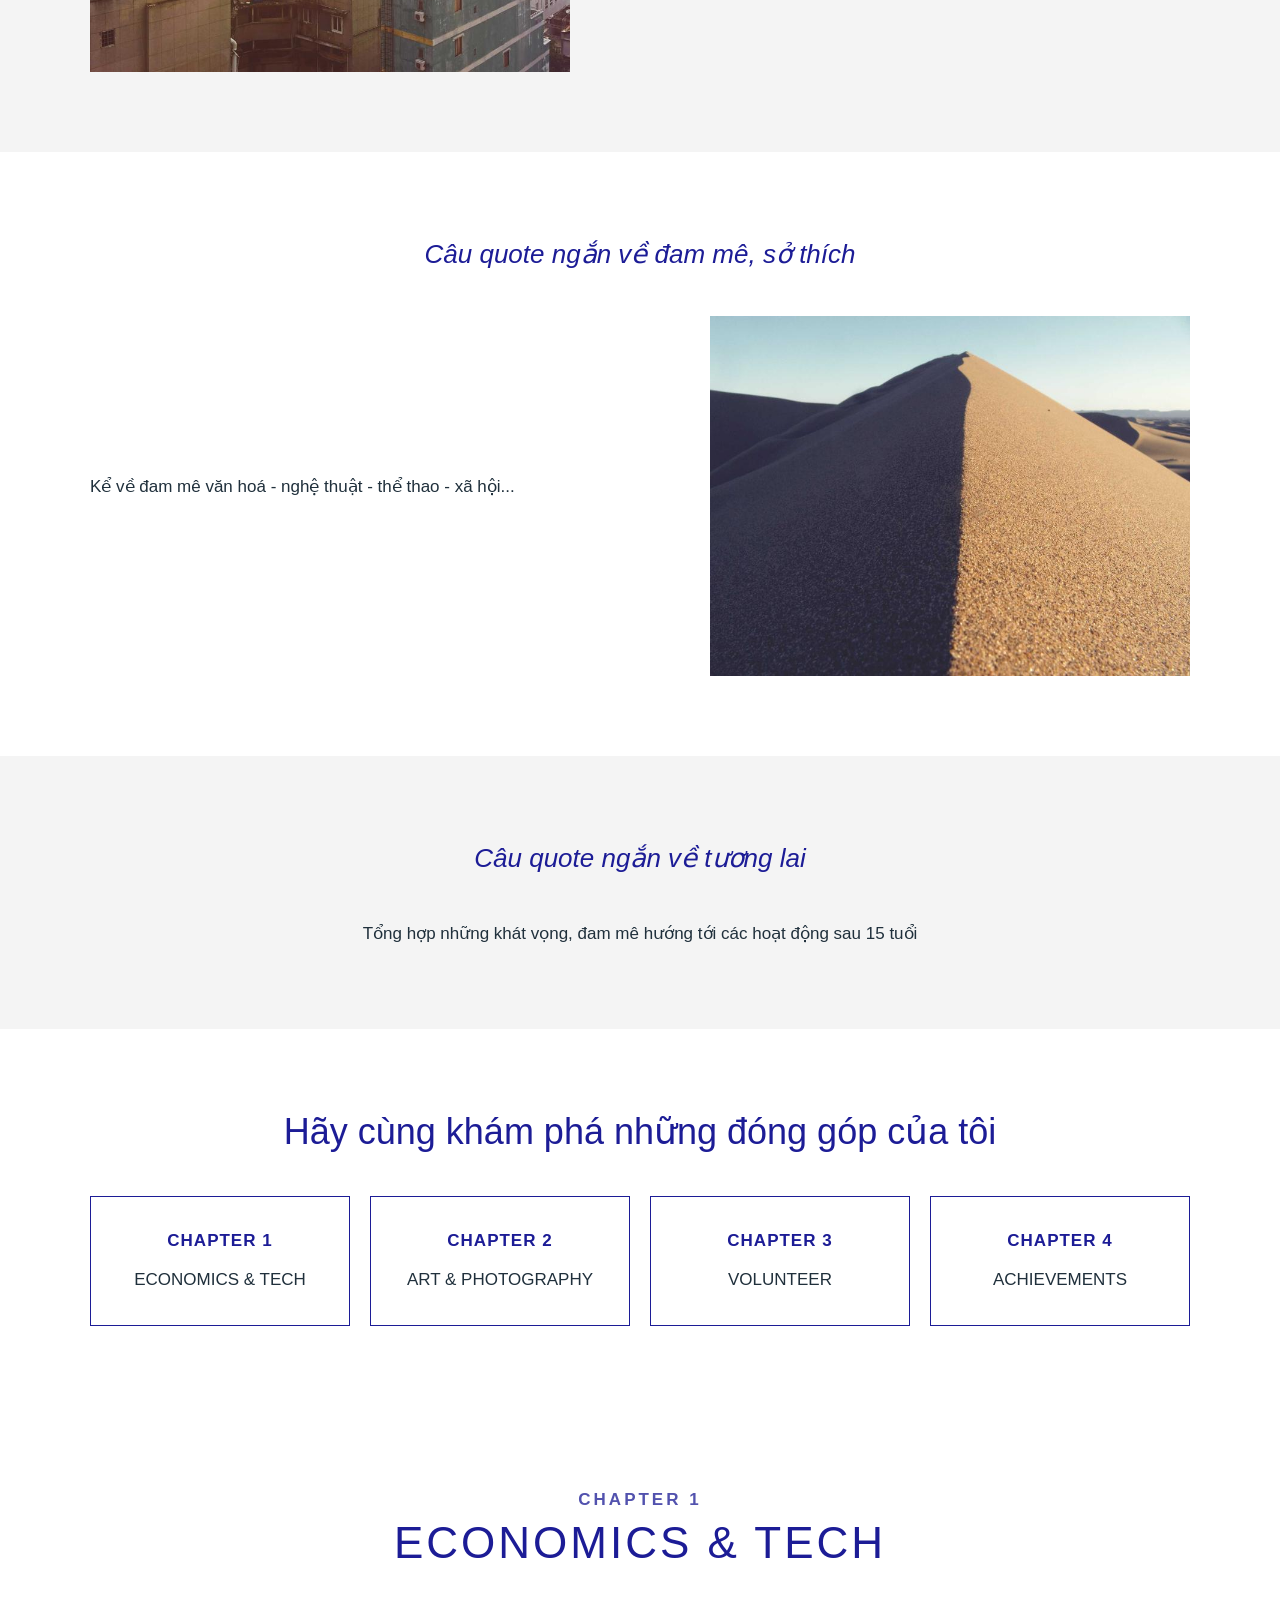
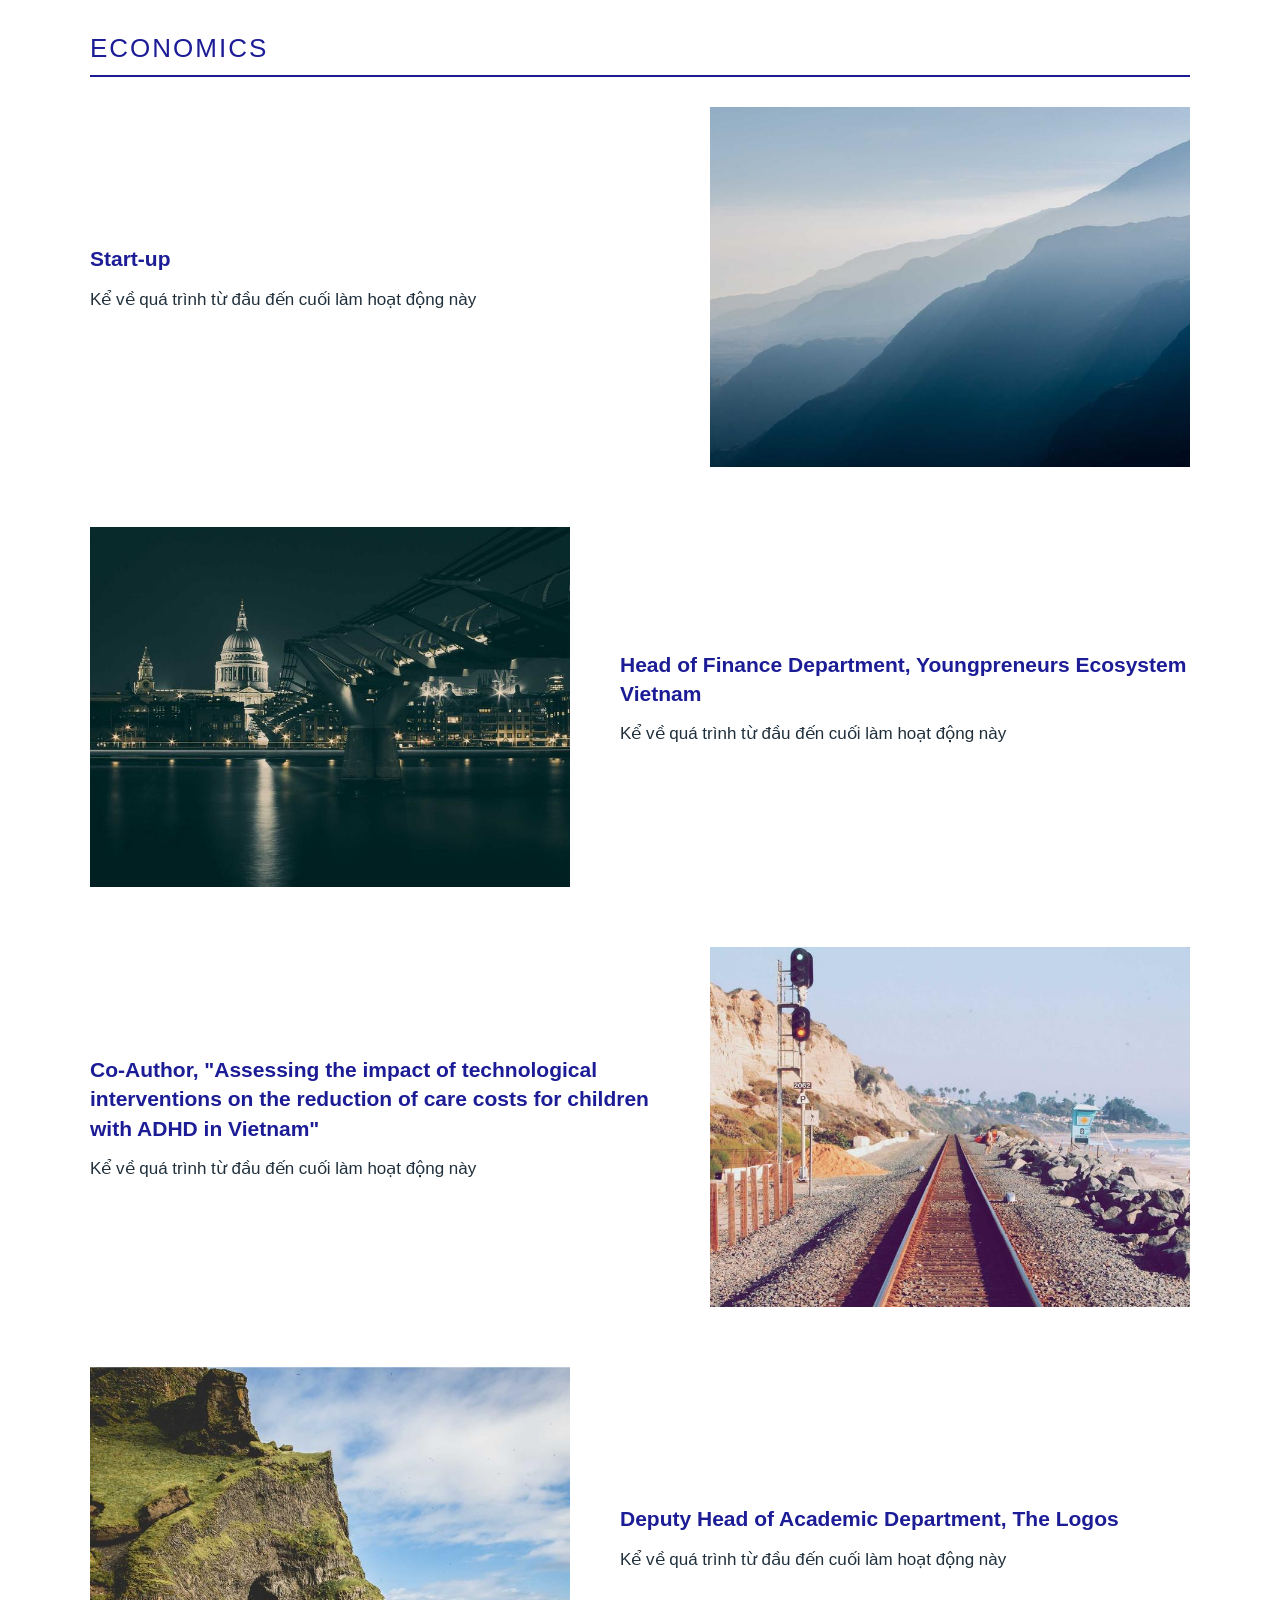
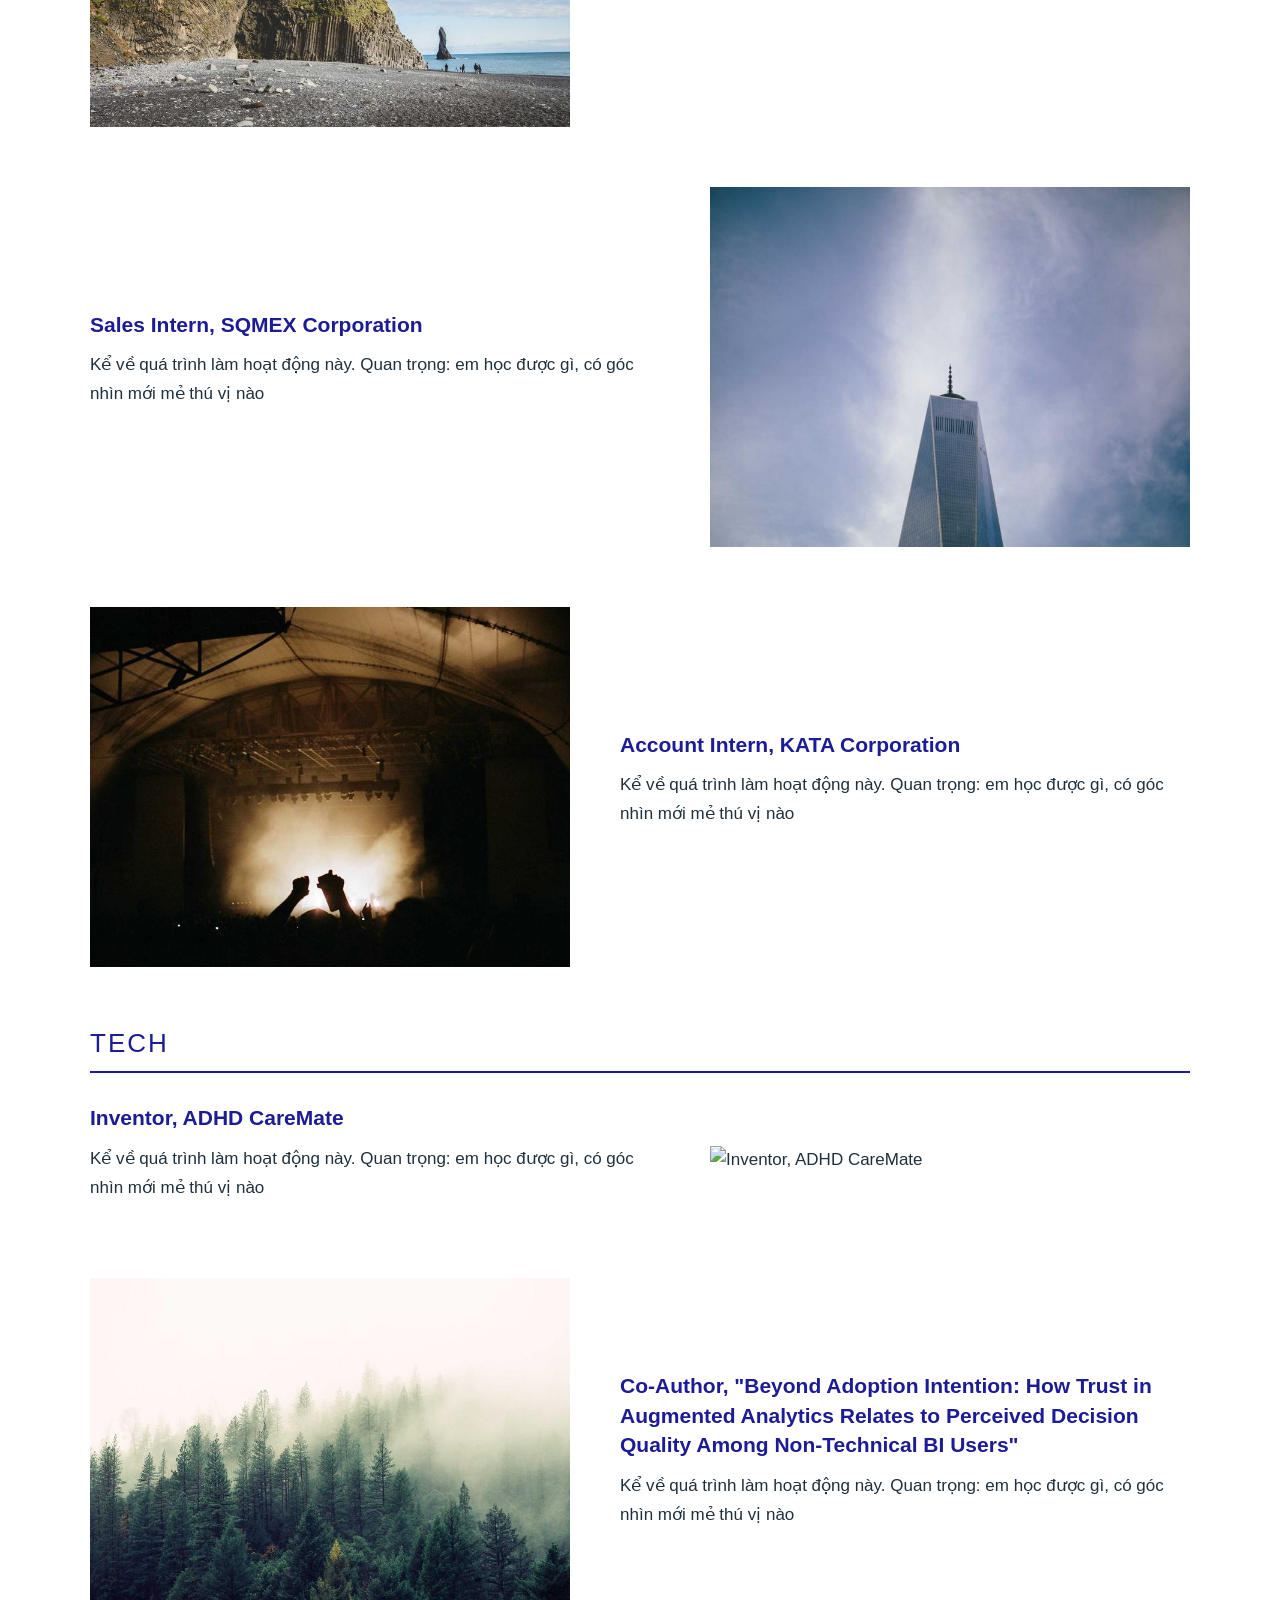
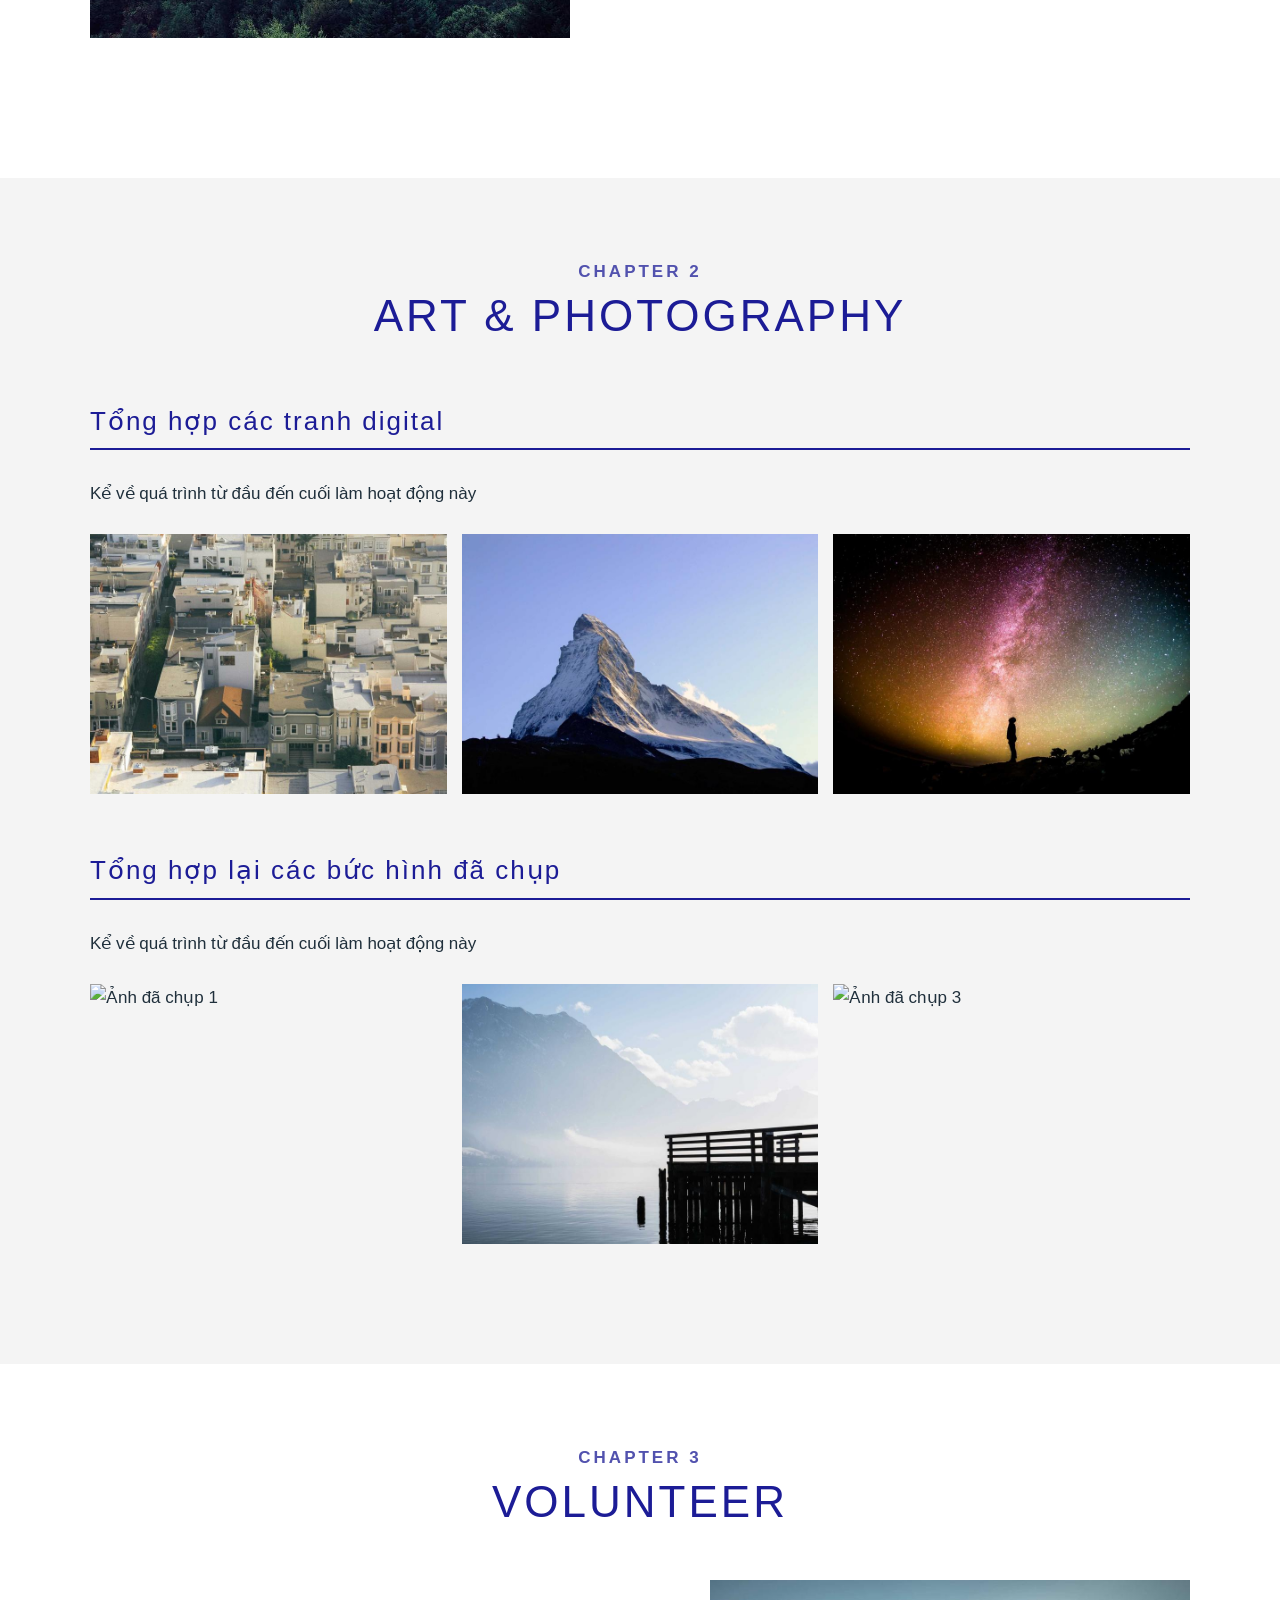
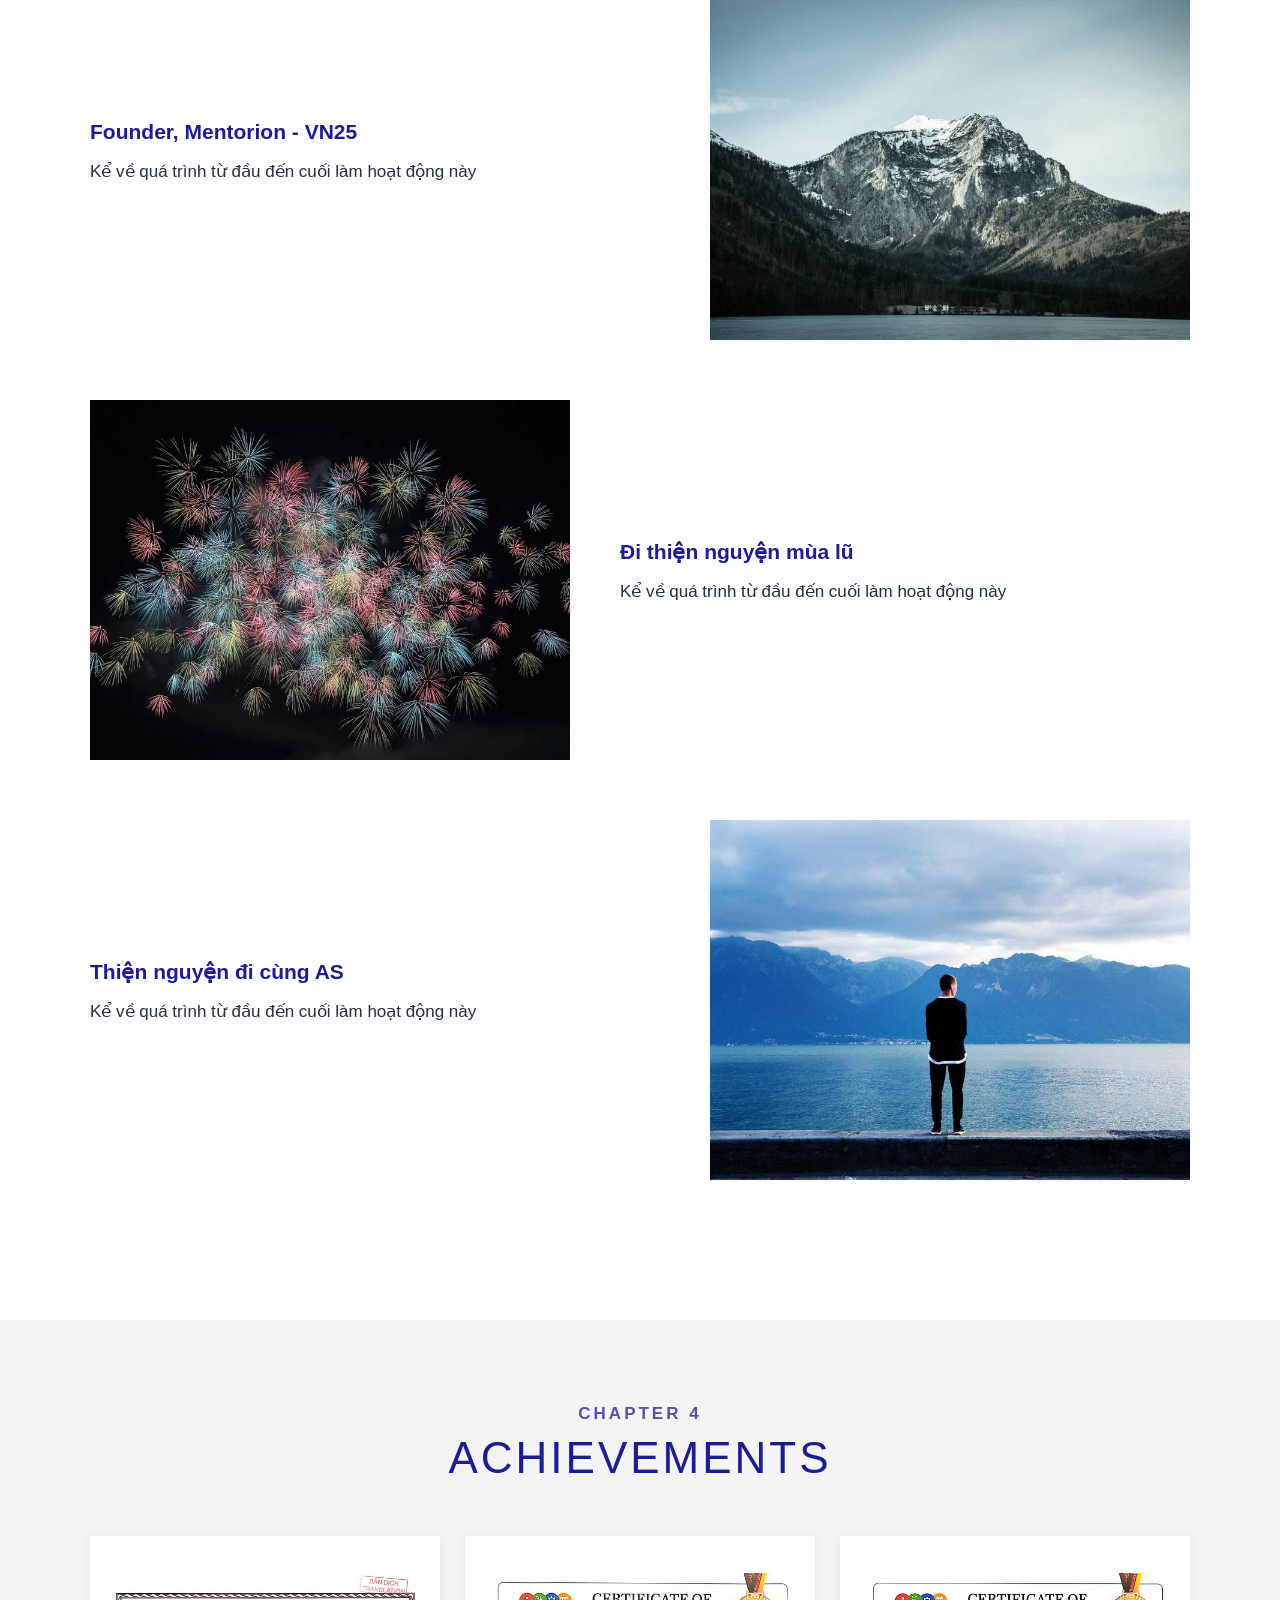
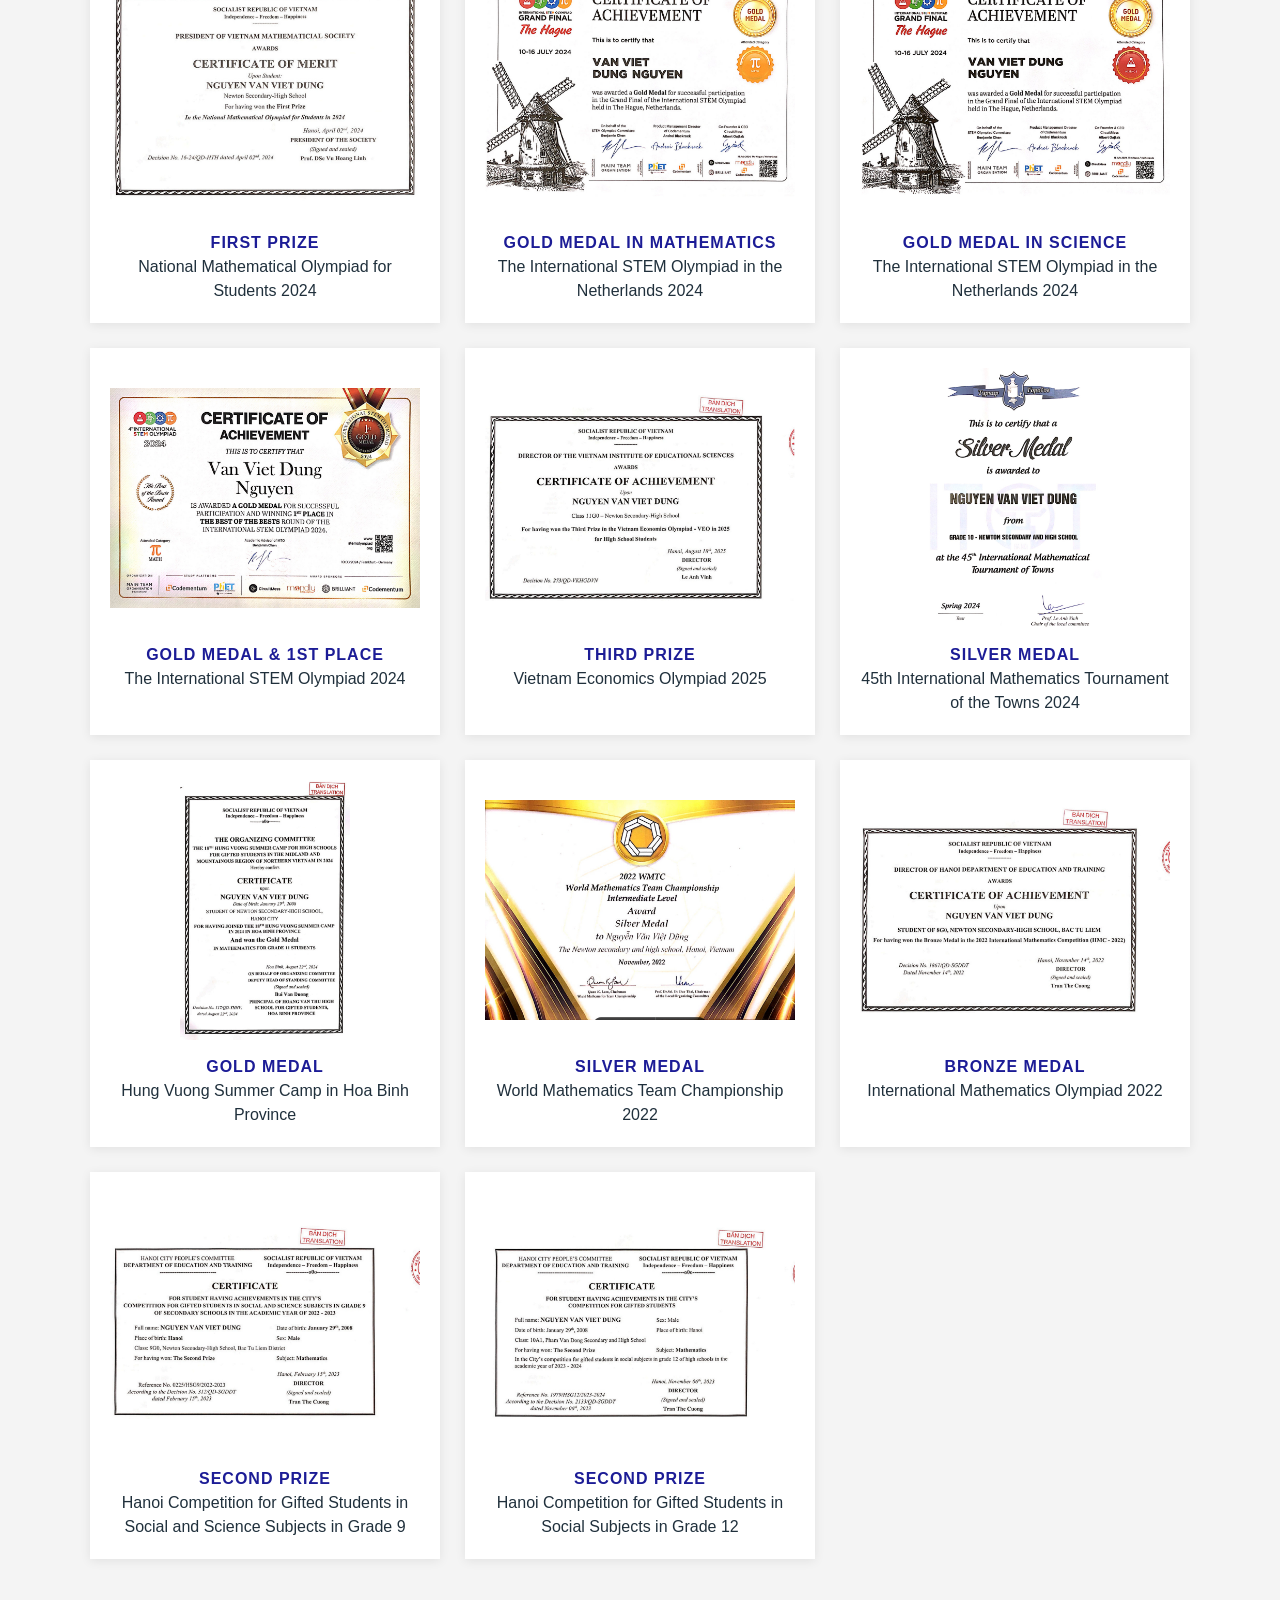
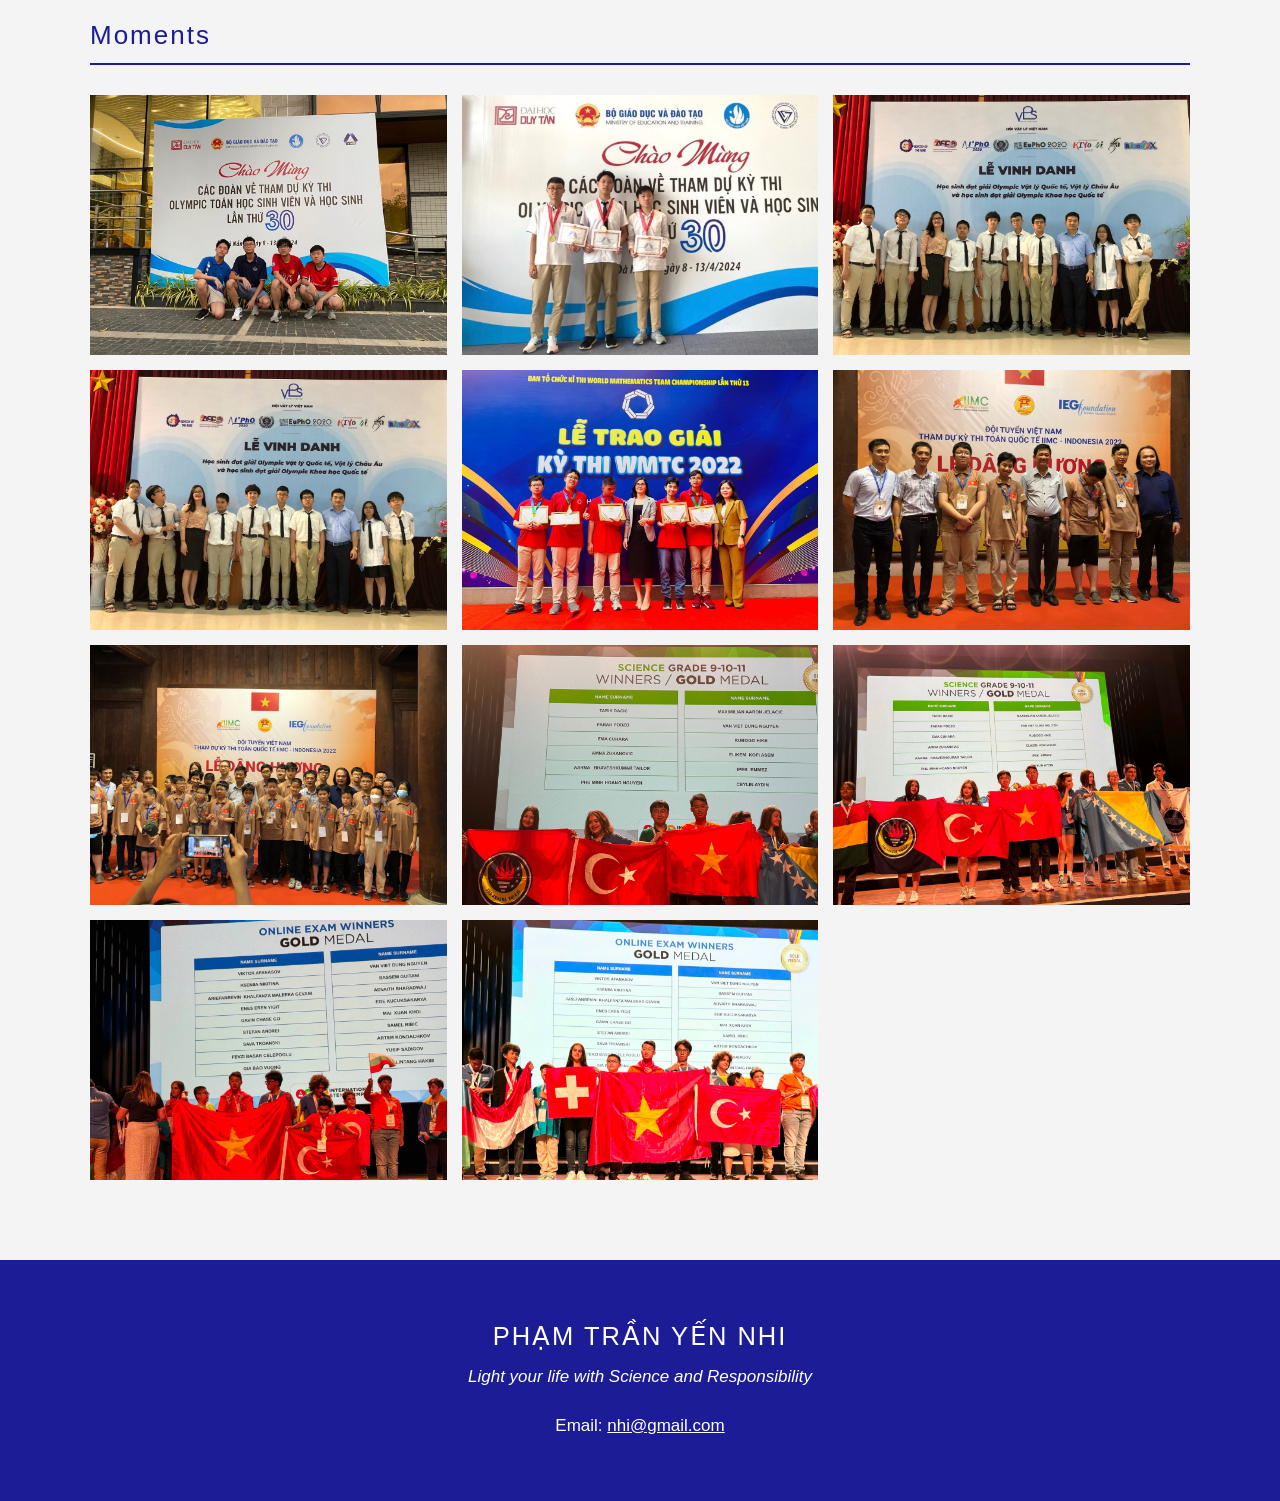
==== commit b7ee661b: "Update name" ====
--- a/index.html
+++ b/index.html
@@ -3,14 +3,14 @@
 <head>
     <meta charset="UTF-8">
     <meta name="viewport" content="width=device-width, initial-scale=1.0">
-    <title>Nguyen Van Viet Dung</title>
+    <title>Phạm Trần Yến Nhi</title>
     <link rel="stylesheet" href="style.css">
 </head>
 <body>
 
     <!-- ===== HEADER: tên + menu ===== -->
     <header class="header">
-        <a href="#top" class="logo">NGUYEN VAN VIET DUNG</a>
+        <a href="#top" class="logo">PHẠM TRẦN YẾN NHI</a>
         <nav class="menu">
             <a href="#about">About Me</a>
             <a href="#chapter-1">Econ &amp; Tech</a>
@@ -27,7 +27,7 @@
 
         <!-- ===== PHẦN GIỚI THIỆU (Hero) ===== -->
         <section class="hero" id="about">
-            <h1>Hello, It's ... here</h1>
+            <h1>Hello, It's Yến Nhi here</h1>
 
             <!-- Đoạn giới thiệu bản thân (khoảng 50 - 60 từ) -->
             <p>
@@ -411,7 +411,7 @@
 
     <!-- ===== FOOTER: thông tin liên hệ ===== -->
     <footer class="footer" id="contact">
-        <h2>NGUYEN VAN VIET DUNG</h2>
+        <h2>PHẠM TRẦN YẾN NHI</h2>
         <p class="slogan">Light your life with Science and Responsibility</p>
         <p>Email: <a href="mailto:nhi@gmail.com">nhi@gmail.com</a></p>
         <!-- Khi có thông tin thì bỏ dấu comment 2 dòng dưới và điền vào -->
--- a/style.css
+++ b/style.css
@@ -106,7 +106,7 @@
     background: var(--gray-bg);
 }
 
-/* Dòng "Hello, It's ... here" */
+/* Dòng "Hello, It's Yến Nhi here" */
 .hero h1 {
     font-size: 56px;
     margin-bottom: 25px;
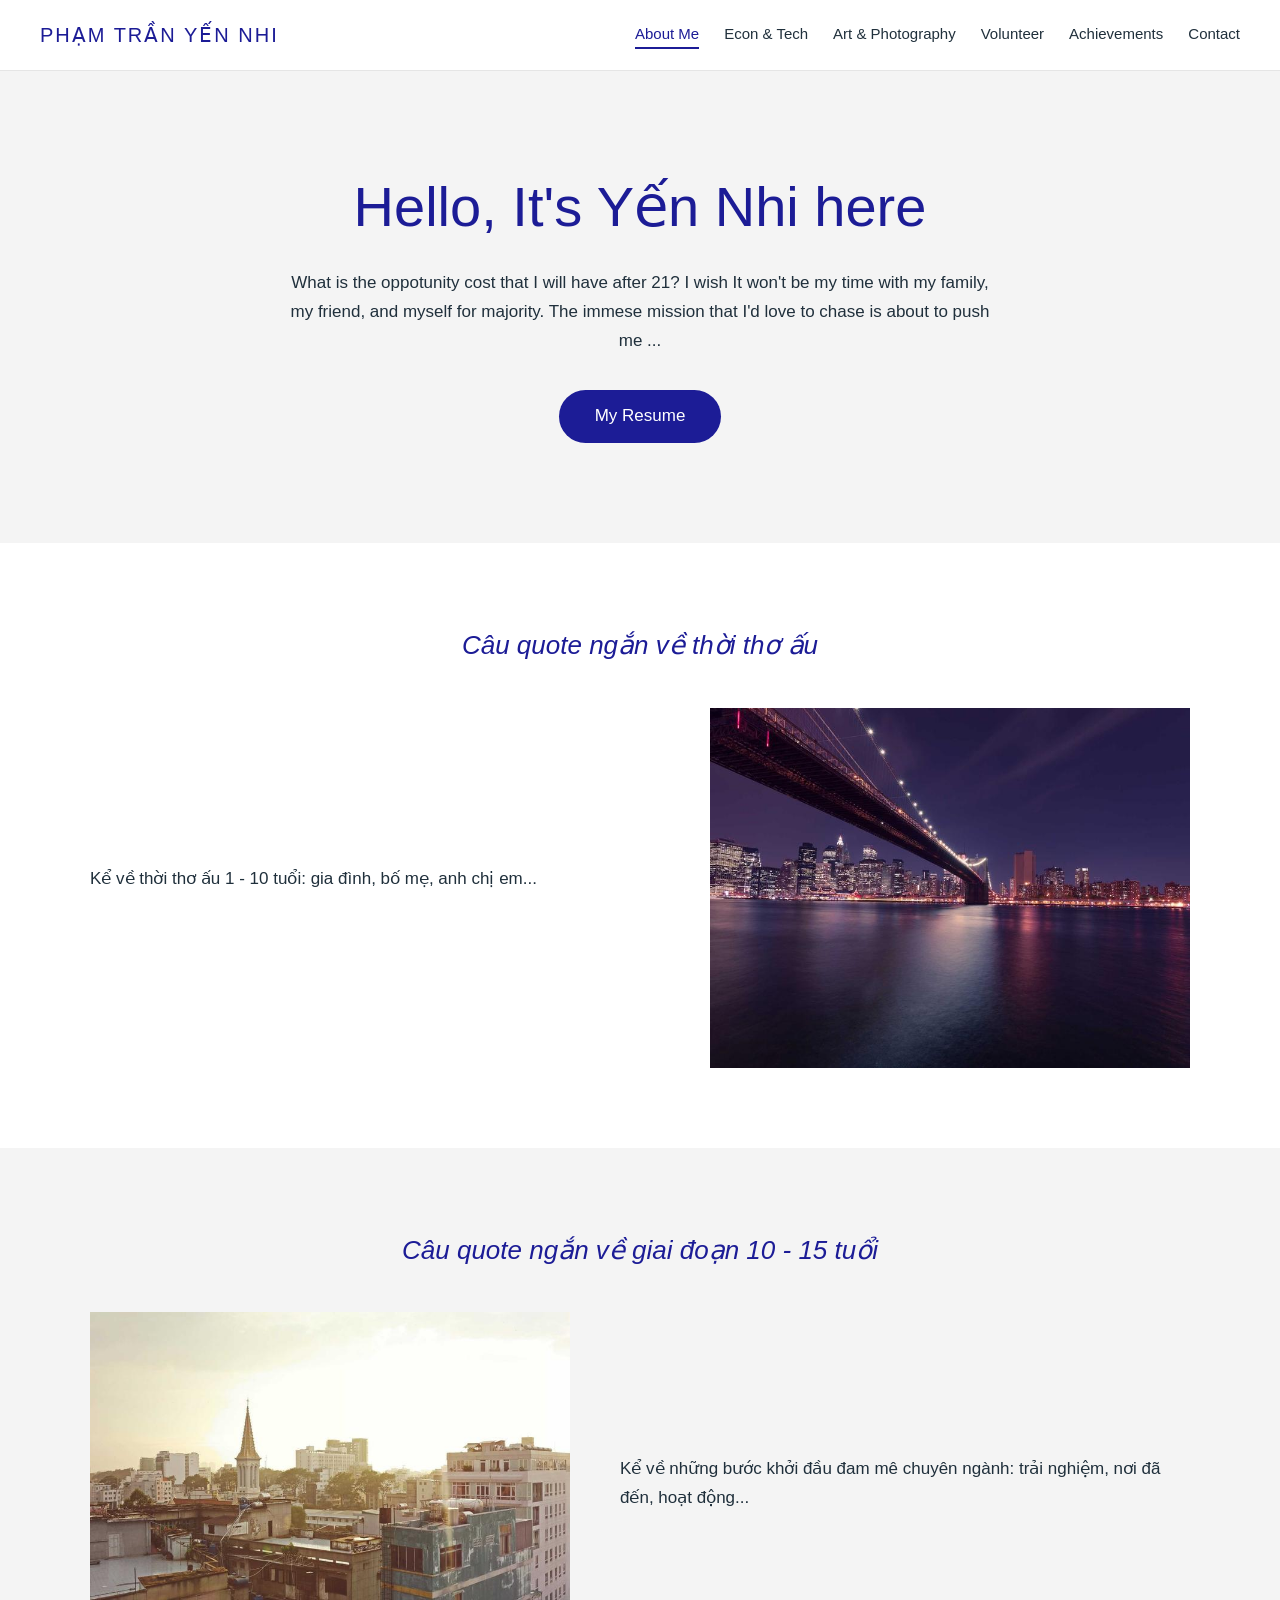
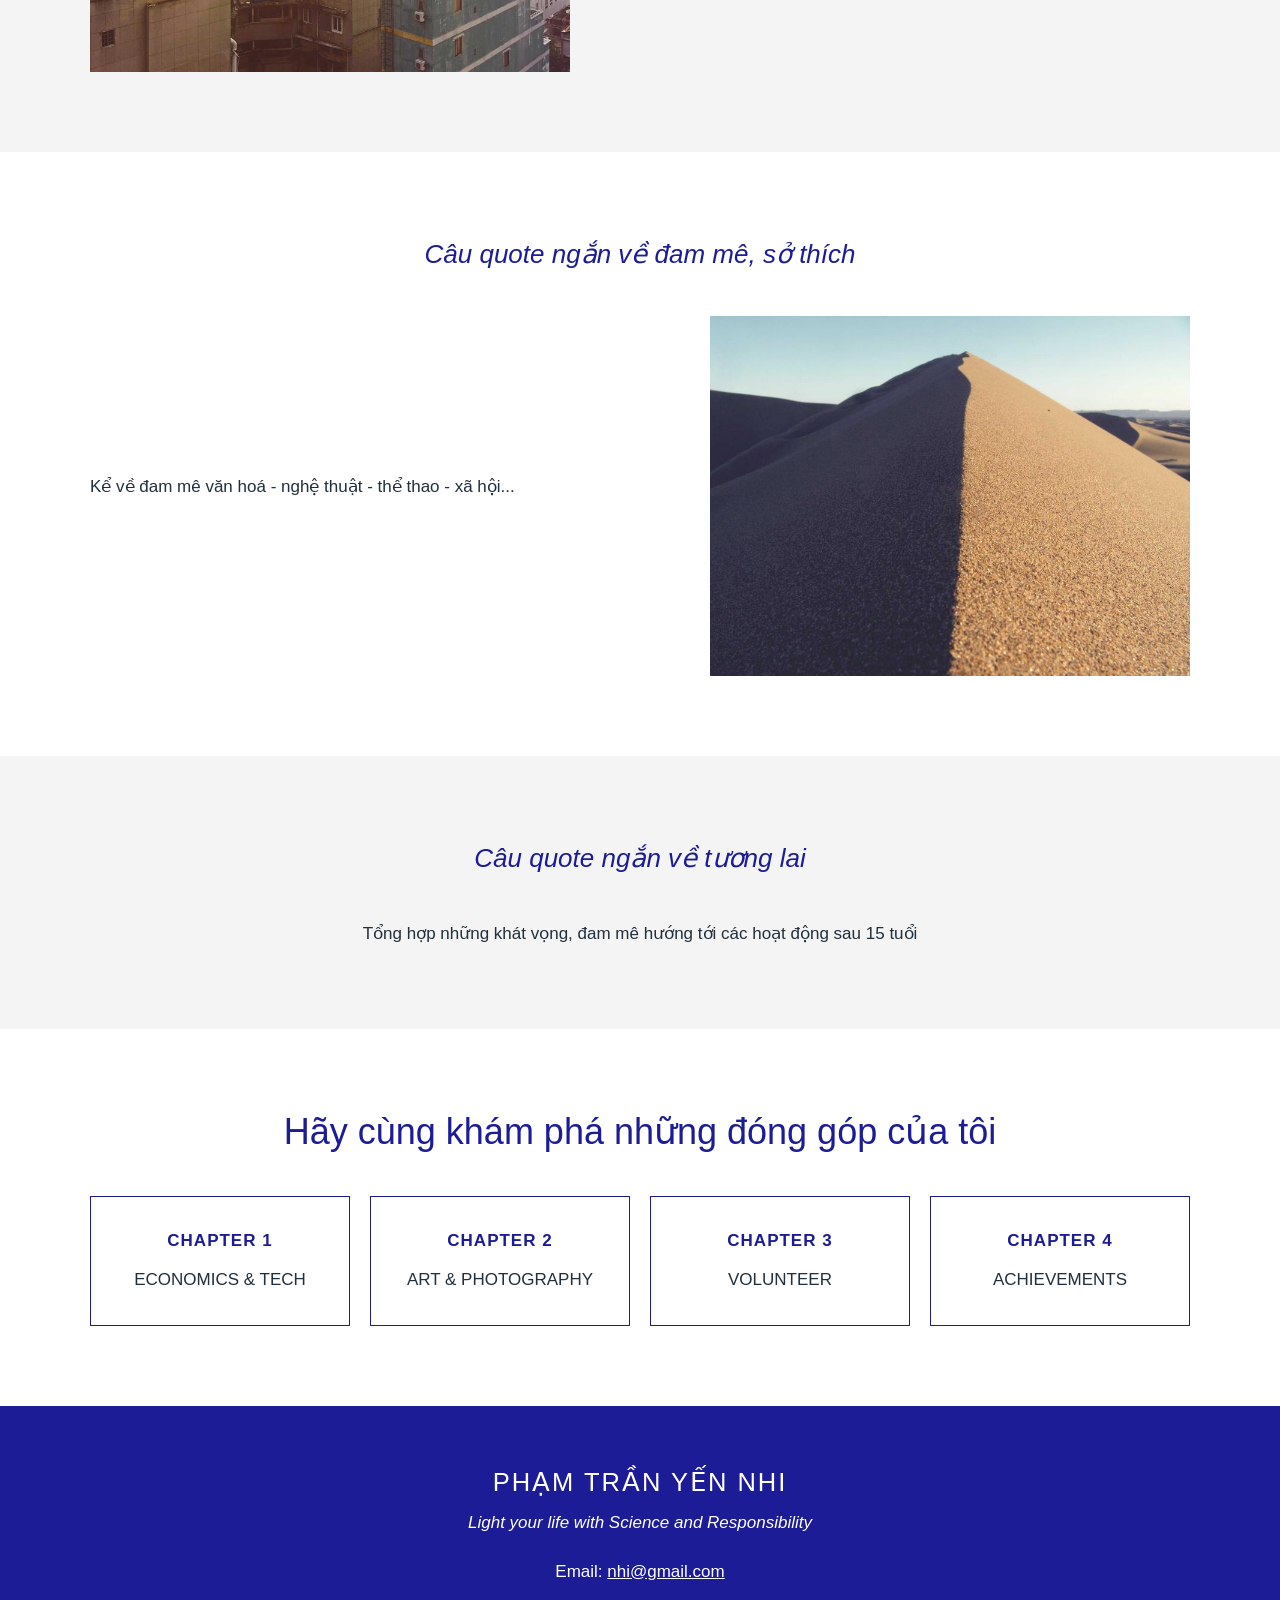
==== commit 176b7211: "1" ====
--- a/index.html
+++ b/index.html
@@ -8,20 +8,22 @@
 </head>
 <body>
 
-    <!-- ===== HEADER: tên + menu ===== -->
+    <!-- ===== HEADER: tên + menu =====
+         Header này giống nhau ở cả 5 trang. Sửa menu thì nhớ sửa cả 5 file.
+         Class "active" đánh dấu trang đang xem. -->
     <header class="header">
-        <a href="#top" class="logo">PHẠM TRẦN YẾN NHI</a>
+        <a href="index.html" class="logo">PHẠM TRẦN YẾN NHI</a>
         <nav class="menu">
-            <a href="#about">About Me</a>
-            <a href="#chapter-1">Econ &amp; Tech</a>
-            <a href="#chapter-2">Art &amp; Photography</a>
-            <a href="#chapter-3">Volunteer</a>
-            <a href="#chapter-4">Achievements</a>
+            <a href="index.html" class="active">About Me</a>
+            <a href="econ-tech.html">Econ &amp; Tech</a>
+            <a href="art-photography.html">Art &amp; Photography</a>
+            <a href="volunteer.html">Volunteer</a>
+            <a href="achievements.html">Achievements</a>
             <a href="#contact">Contact</a>
         </nav>
     </header>
 
-    <main id="top">
+    <main>
 
         <!-- Ảnh ở Home, Chapter 1 - 3 là ảnh mẫu, Chapter 4 là ảnh thật -->
 
@@ -112,298 +114,24 @@
         <section class="chapters" id="chapters">
             <h2>Hãy cùng khám phá những đóng góp của tôi</h2>
 
-            <!-- Bấm vào card sẽ nhảy xuống chapter tương ứng -->
+            <!-- Bấm vào card sẽ mở trang của chapter đó -->
             <div class="chapter-list">
-                <a href="#chapter-1" class="chapter-card">
+                <a href="econ-tech.html" class="chapter-card">
                     <span>CHAPTER 1</span>
                     <p>ECONOMICS &amp; TECH</p>
                 </a>
-                <a href="#chapter-2" class="chapter-card">
+                <a href="art-photography.html" class="chapter-card">
                     <span>CHAPTER 2</span>
                     <p>ART &amp; PHOTOGRAPHY</p>
                 </a>
-                <a href="#chapter-3" class="chapter-card">
+                <a href="volunteer.html" class="chapter-card">
                     <span>CHAPTER 3</span>
                     <p>VOLUNTEER</p>
                 </a>
-                <a href="#chapter-4" class="chapter-card">
+                <a href="achievements.html" class="chapter-card">
                     <span>CHAPTER 4</span>
                     <p>ACHIEVEMENTS</p>
                 </a>
-            </div>
-        </section>
-
-        <!-- =====================================================
-             CHAPTER 1: ECONOMICS + TECH
-             Mỗi hoạt động gồm: tên (h4) + đoạn kể (p) + ảnh.
-             Hoạt động chẵn thêm class "reverse" để ảnh đổi bên.
-             ===================================================== -->
-        <section class="chapter" id="chapter-1">
-            <div class="chapter-head">
-                <span>CHAPTER 1</span>
-                <h2>ECONOMICS &amp; TECH</h2>
-            </div>
-
-            <!-- ----- Nhóm ECONOMICS ----- -->
-            <h3 class="group-title">ECONOMICS</h3>
-
-            <!-- Hoạt động 1 -->
-            <div class="story-row activity">
-                <div class="story-text">
-                    <h4>Start-up</h4>
-                    <p>
-                        Kể về quá trình từ đầu đến cuối làm hoạt động này
-                    </p>
-                </div>
-                <img src="images/econ-startup.jpg" alt="Hoạt động Start-up">
-            </div>
-
-            <!-- Hoạt động 2 -->
-            <div class="story-row activity reverse">
-                <div class="story-text">
-                    <h4>Head of Finance Department, Youngpreneurs Ecosystem Vietnam</h4>
-                    <p>
-                        Kể về quá trình từ đầu đến cuối làm hoạt động này
-                    </p>
-                </div>
-                <img src="images/econ-youngpreneurs-head-of-finance.jpg" alt="Head of Finance Department, Youngpreneurs Ecosystem Vietnam">
-            </div>
-
-            <!-- Hoạt động 3 -->
-            <div class="story-row activity">
-                <div class="story-text">
-                    <h4>Co-Author, "Assessing the impact of technological interventions on the reduction of care costs for children with ADHD in Vietnam"</h4>
-                    <p>
-                        Kể về quá trình từ đầu đến cuối làm hoạt động này
-                    </p>
-                </div>
-                <img src="images/econ-nghien-cuu-chi-phi-cham-soc-adhd.jpg" alt="Bài nghiên cứu về chi phí chăm sóc trẻ ADHD">
-            </div>
-
-            <!-- Hoạt động 4 -->
-            <div class="story-row activity reverse">
-                <div class="story-text">
-                    <h4>Deputy Head of Academic Department, The Logos</h4>
-                    <p>
-                        Kể về quá trình từ đầu đến cuối làm hoạt động này
-                    </p>
-                </div>
-                <img src="images/econ-the-logos-deputy-head.jpg" alt="Deputy Head of Academic Department, The Logos">
-            </div>
-
-            <!-- Hoạt động 5 -->
-            <div class="story-row activity">
-                <div class="story-text">
-                    <h4>Sales Intern, SQMEX Corporation</h4>
-                    <p>
-                        Kể về quá trình làm hoạt động này. Quan trọng: em học được gì, có góc nhìn mới mẻ thú vị nào
-                    </p>
-                </div>
-                <img src="images/econ-sqmex-sales-intern.jpg" alt="Sales Intern, SQMEX Corporation">
-            </div>
-
-            <!-- Hoạt động 6 -->
-            <div class="story-row activity reverse">
-                <div class="story-text">
-                    <h4>Account Intern, KATA Corporation</h4>
-                    <p>
-                        Kể về quá trình làm hoạt động này. Quan trọng: em học được gì, có góc nhìn mới mẻ thú vị nào
-                    </p>
-                </div>
-                <img src="images/econ-kata-account-intern.jpg" alt="Account Intern, KATA Corporation">
-            </div>
-
-            <!-- ----- Nhóm TECH ----- -->
-            <h3 class="group-title">TECH</h3>
-
-            <!-- Hoạt động 1 -->
-            <div class="story-row activity">
-                <div class="story-text">
-                    <h4>Inventor, ADHD CareMate</h4>
-                    <p>
-                        Kể về quá trình làm hoạt động này. Quan trọng: em học được gì, có góc nhìn mới mẻ thú vị nào
-                    </p>
-                </div>
-                <img src="images/tech-adhd-caremate.jpg" alt="Inventor, ADHD CareMate">
-            </div>
-
-            <!-- Hoạt động 2 -->
-            <div class="story-row activity reverse">
-                <div class="story-text">
-                    <h4>Co-Author, "Beyond Adoption Intention: How Trust in Augmented Analytics Relates to Perceived Decision Quality Among Non-Technical BI Users"</h4>
-                    <p>
-                        Kể về quá trình làm hoạt động này. Quan trọng: em học được gì, có góc nhìn mới mẻ thú vị nào
-                    </p>
-                </div>
-                <img src="images/tech-nghien-cuu-augmented-analytics.jpg" alt="Bài nghiên cứu Augmented Analytics">
-            </div>
-        </section>
-
-        <!-- =====================================================
-             CHAPTER 2: ART & PHOTOGRAPHY
-             Theo Sheets: trình bày như 1 gallery.
-             Thêm ảnh thì copy thêm dòng <img> vào trong .gallery
-             ===================================================== -->
-        <section class="chapter chapter-gray" id="chapter-2">
-            <div class="chapter-head">
-                <span>CHAPTER 2</span>
-                <h2>ART &amp; PHOTOGRAPHY</h2>
-            </div>
-
-            <!-- Hoạt động 1 -->
-            <div class="gallery-block">
-                <h3 class="group-title">Tổng hợp các tranh digital</h3>
-                <p>
-                    Kể về quá trình từ đầu đến cuối làm hoạt động này
-                </p>
-                <div class="gallery">
-                    <img src="images/art-tranh-digital-1.jpg" alt="Tranh digital 1">
-                    <img src="images/art-tranh-digital-2.jpg" alt="Tranh digital 2">
-                    <img src="images/art-tranh-digital-3.jpg" alt="Tranh digital 3">
-                </div>
-            </div>
-
-            <!-- Hoạt động 2 -->
-            <div class="gallery-block">
-                <h3 class="group-title">Tổng hợp lại các bức hình đã chụp</h3>
-                <p>
-                    Kể về quá trình từ đầu đến cuối làm hoạt động này
-                </p>
-                <div class="gallery">
-                    <img src="images/photo-anh-chup-1.jpg" alt="Ảnh đã chụp 1">
-                    <img src="images/photo-anh-chup-2.jpg" alt="Ảnh đã chụp 2">
-                    <img src="images/photo-anh-chup-3.jpg" alt="Ảnh đã chụp 3">
-                </div>
-            </div>
-        </section>
-
-        <!-- =====================================================
-             CHAPTER 3: VOLUNTEER (hướng đến trẻ em ADHD)
-             ===================================================== -->
-        <section class="chapter" id="chapter-3">
-            <div class="chapter-head">
-                <span>CHAPTER 3</span>
-                <h2>VOLUNTEER</h2>
-            </div>
-
-            <!-- Hoạt động 1 -->
-            <div class="story-row activity">
-                <div class="story-text">
-                    <h4>Founder, Mentorion - VN25</h4>
-                    <p>
-                        Kể về quá trình từ đầu đến cuối làm hoạt động này
-                    </p>
-                </div>
-                <img src="images/volunteer-mentorion-vn25.jpg" alt="Founder, Mentorion - VN25">
-            </div>
-
-            <!-- Hoạt động 2 -->
-            <div class="story-row activity reverse">
-                <div class="story-text">
-                    <h4>Đi thiện nguyện mùa lũ</h4>
-                    <p>
-                        Kể về quá trình từ đầu đến cuối làm hoạt động này
-                    </p>
-                </div>
-                <img src="images/volunteer-thien-nguyen-mua-lu.jpg" alt="Đi thiện nguyện mùa lũ">
-            </div>
-
-            <!-- Hoạt động 3 -->
-            <div class="story-row activity">
-                <div class="story-text">
-                    <h4>Thiện nguyện đi cùng AS</h4>
-                    <p>
-                        Kể về quá trình từ đầu đến cuối làm hoạt động này
-                    </p>
-                </div>
-                <img src="images/volunteer-thien-nguyen-cung-as.jpg" alt="Thiện nguyện đi cùng AS">
-            </div>
-        </section>
-
-        <!-- =====================================================
-             CHAPTER 4: ACHIEVEMENTS
-             Theo Sheets: chỉ show hình ảnh + certificate,
-             chèn text diễn giải bên dưới (class "caption").
-             ===================================================== -->
-        <section class="chapter chapter-gray" id="chapter-4">
-            <div class="chapter-head">
-                <span>CHAPTER 4</span>
-                <h2>ACHIEVEMENTS</h2>
-            </div>
-
-            <div class="award-list">
-
-                <div class="award-card">
-                    <img src="images/nmo-2024-first-prize-certificate.jpg" alt="Certificate First Prize, National Mathematical Olympiad for Students 2024">
-                    <p class="caption"><strong>First Prize</strong><br>National Mathematical Olympiad for Students 2024</p>
-                </div>
-
-                <div class="award-card">
-                    <img src="images/stem-2024-gold-math-certificate.jpg" alt="Certificate Gold Medal in Mathematics, STEM Olympiad 2024">
-                    <p class="caption"><strong>Gold Medal in Mathematics</strong><br>The International STEM Olympiad in the Netherlands 2024</p>
-                </div>
-
-                <div class="award-card">
-                    <img src="images/stem-2024-gold-science-certificate.jpg" alt="Certificate Gold Medal in Science, STEM Olympiad 2024">
-                    <p class="caption"><strong>Gold Medal in Science</strong><br>The International STEM Olympiad in the Netherlands 2024</p>
-                </div>
-
-                <div class="award-card">
-                    <img src="images/stem-2024-gold-1st-place-certificate.jpg" alt="Certificate Gold Medal và 1st Place, STEM Olympiad 2024">
-                    <p class="caption"><strong>Gold Medal &amp; 1st Place</strong><br>The International STEM Olympiad 2024</p>
-                </div>
-
-                <div class="award-card">
-                    <img src="images/veo-2025-third-prize-certificate.jpg" alt="Vietnam Economics Olympiad 2025">
-                    <p class="caption"><strong>Third Prize</strong><br>Vietnam Economics Olympiad 2025</p>
-                </div>
-
-                <div class="award-card">
-                    <img src="images/tournament-of-towns-2024-silver-certificate.jpg" alt="45th International Mathematics Tournament of the Towns 2024">
-                    <p class="caption"><strong>Silver Medal</strong><br>45th International Mathematics Tournament of the Towns 2024</p>
-                </div>
-
-                <div class="award-card">
-                    <img src="images/hung-vuong-camp-gold-certificate.jpg" alt="Hung Vuong Summer Camp in Hoa Binh Province">
-                    <p class="caption"><strong>Gold Medal</strong><br>Hung Vuong Summer Camp in Hoa Binh Province</p>
-                </div>
-
-                <div class="award-card">
-                    <img src="images/wmtc-2022-silver-certificate.jpg" alt="World Mathematics Team Championship 2022">
-                    <p class="caption"><strong>Silver Medal</strong><br>World Mathematics Team Championship 2022</p>
-                </div>
-
-                <div class="award-card">
-                    <img src="images/imo-2022-bronze-certificate.jpg" alt="Certificate Bronze Medal, International Mathematics Olympiad 2022">
-                    <p class="caption"><strong>Bronze Medal</strong><br>International Mathematics Olympiad 2022</p>
-                </div>
-
-                <div class="award-card">
-                    <img src="images/hanoi-lop-9-second-prize-certificate.jpg" alt="Hanoi Competition for Gifted Students Grade 9">
-                    <p class="caption"><strong>Second Prize</strong><br>Hanoi Competition for Gifted Students in Social and Science Subjects in Grade 9</p>
-                </div>
-
-                <div class="award-card">
-                    <img src="images/hanoi-lop-12-second-prize-certificate.jpg" alt="Hanoi Competition for Gifted Students Grade 12">
-                    <p class="caption"><strong>Second Prize</strong><br>Hanoi Competition for Gifted Students in Social Subjects in Grade 12</p>
-                </div>
-
-            </div>
-
-            <!-- Ảnh sự kiện thêm (lấy từ website mẫu) -->
-            <h3 class="group-title">Moments</h3>
-            <div class="gallery">
-                <img src="images/nmo-2024-anh-su-kien-1.jpg" alt="National Mathematical Olympiad 2024 - ảnh sự kiện">
-                <img src="images/nmo-2024-anh-su-kien-2.jpg" alt="National Mathematical Olympiad 2024 - ảnh sự kiện">
-                <img src="images/le-vinh-danh-olympic-1.jpg" alt="Lễ vinh danh học sinh đạt giải Olympic quốc tế">
-                <img src="images/le-vinh-danh-olympic-2.jpg" alt="Lễ vinh danh học sinh đạt giải Olympic quốc tế">
-                <img src="images/wmtc-2022-le-trao-giai.jpg" alt="World Mathematics Team Championship 2022 - ảnh sự kiện">
-                <img src="images/imo-2022-anh-su-kien-1.jpg" alt="International Mathematics Olympiad 2022 - ảnh sự kiện">
-                <img src="images/imo-2022-anh-su-kien-2.jpg" alt="International Mathematics Olympiad 2022 - ảnh sự kiện">
-                <img src="images/stem-2024-anh-su-kien-1.jpg" alt="STEM Olympiad Netherlands 2024 - ảnh sự kiện">
-                <img src="images/stem-2024-anh-su-kien-2.jpg" alt="STEM Olympiad Netherlands 2024 - ảnh sự kiện">
-                <img src="images/stem-2024-anh-su-kien-3.jpg" alt="STEM Olympiad Netherlands 2024 - ảnh sự kiện">
-                <img src="images/stem-2024-anh-su-kien-4.jpg" alt="STEM Olympiad Netherlands 2024 - ảnh sự kiện">
             </div>
         </section>
 
--- a/style.css
+++ b/style.css
@@ -97,6 +97,12 @@
     color: var(--navy);
 }
 
+/* Link của trang đang xem: màu navy, gạch chân */
+.menu a.active {
+    color: var(--navy);
+    border-bottom: 2px solid var(--navy);
+}
+
 /* =========================================================
    4. HERO: phần giới thiệu đầu trang
    ========================================================= */
@@ -388,6 +394,32 @@
 }
 
 /* =========================================================
+   HIỆU ỨNG KHI RÊ CHUỘT
+   ========================================================= */
+
+/* 1. Chuyển màu, vị trí, kích thước mượt trong 0.3 giây
+      thay vì đổi ngay lập tức */
+.menu a,
+.button,
+.chapter-card,
+.award-card,
+.gallery img {
+    transition: all 0.3s;
+}
+
+/* 2. Card nổi lên: nhích lên 6px và bóng đổ đậm hơn */
+.chapter-card:hover,
+.award-card:hover {
+    transform: translateY(-6px);
+    box-shadow: 0 8px 20px rgba(0, 0, 0, 0.12);
+}
+
+/* 3. Ảnh trong gallery phóng to nhẹ (to hơn 5%) */
+.gallery img:hover {
+    transform: scale(1.05);
+}
+
+/* =========================================================
    10. RESPONSIVE
    Media query: khi màn hình nhỏ hơn mức width ghi trong ngoặc
    thì dùng thêm các style bên trong để ghi đè style ở trên.
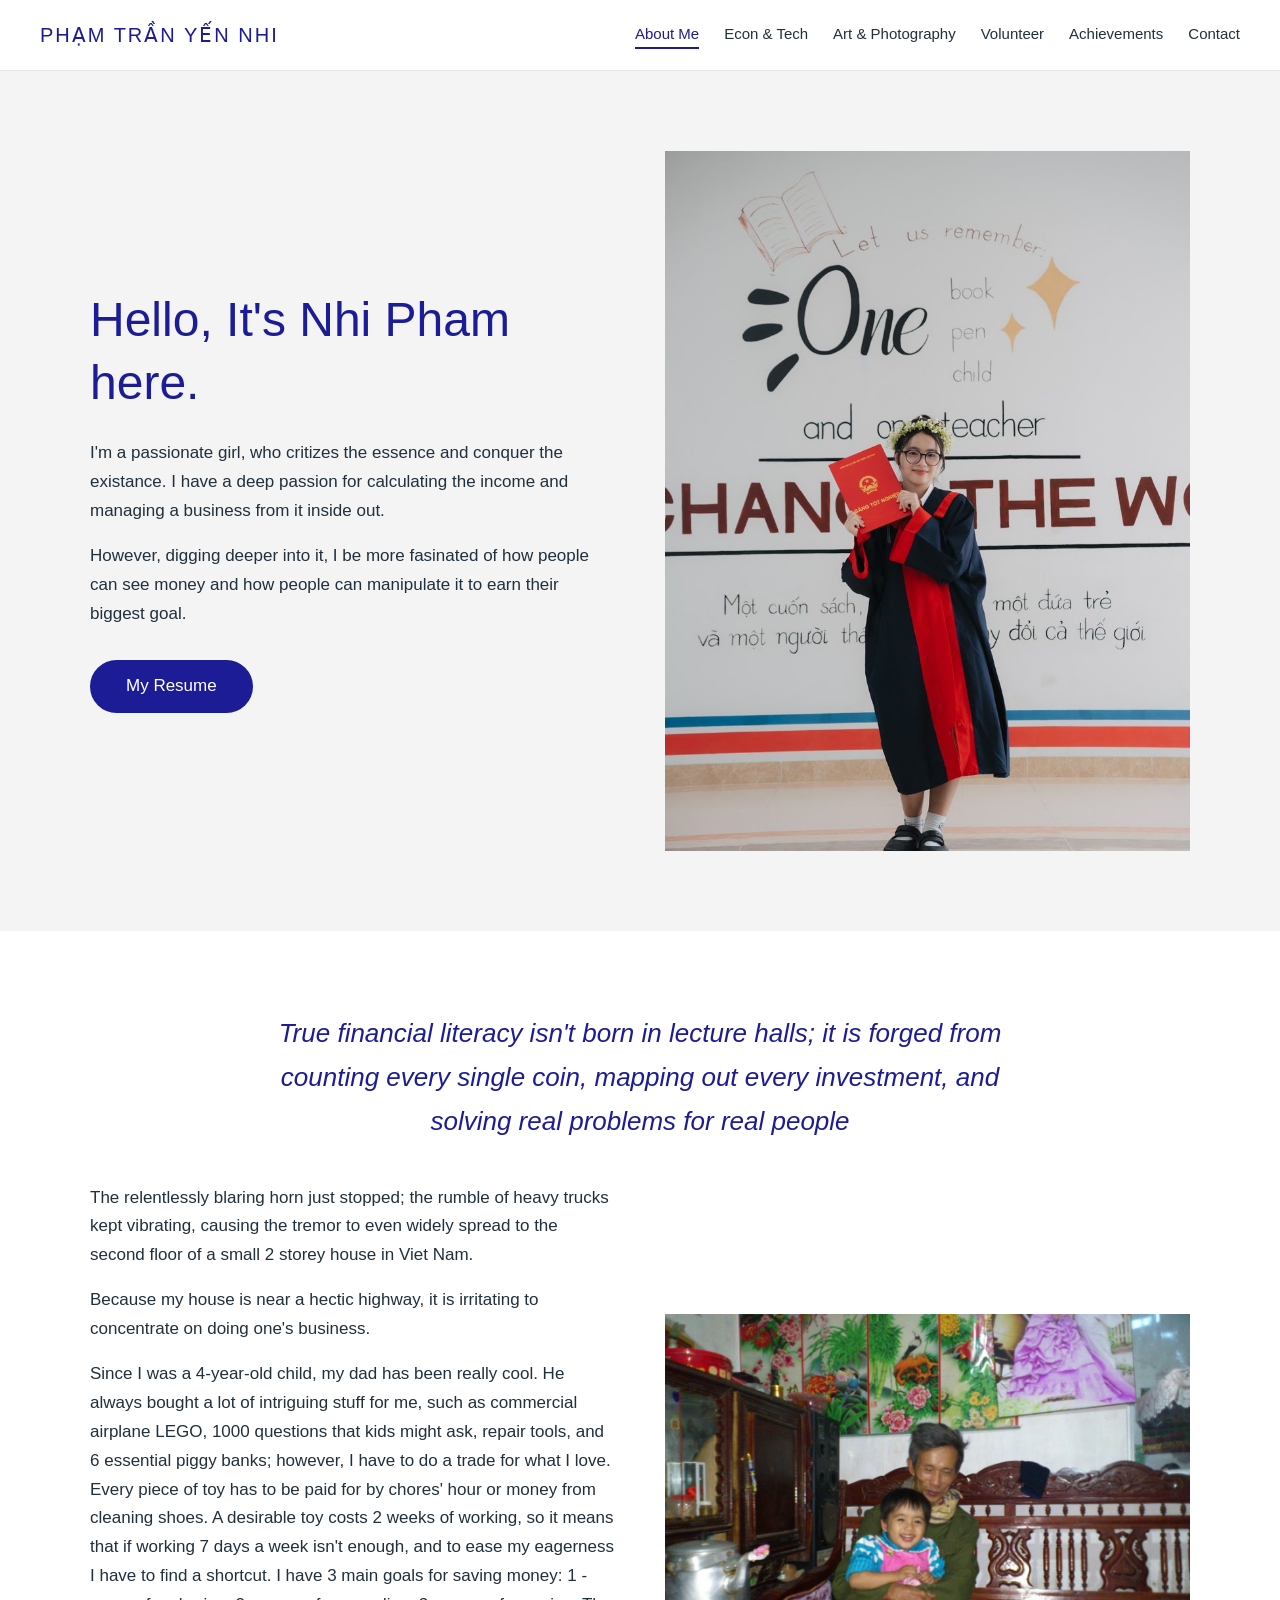
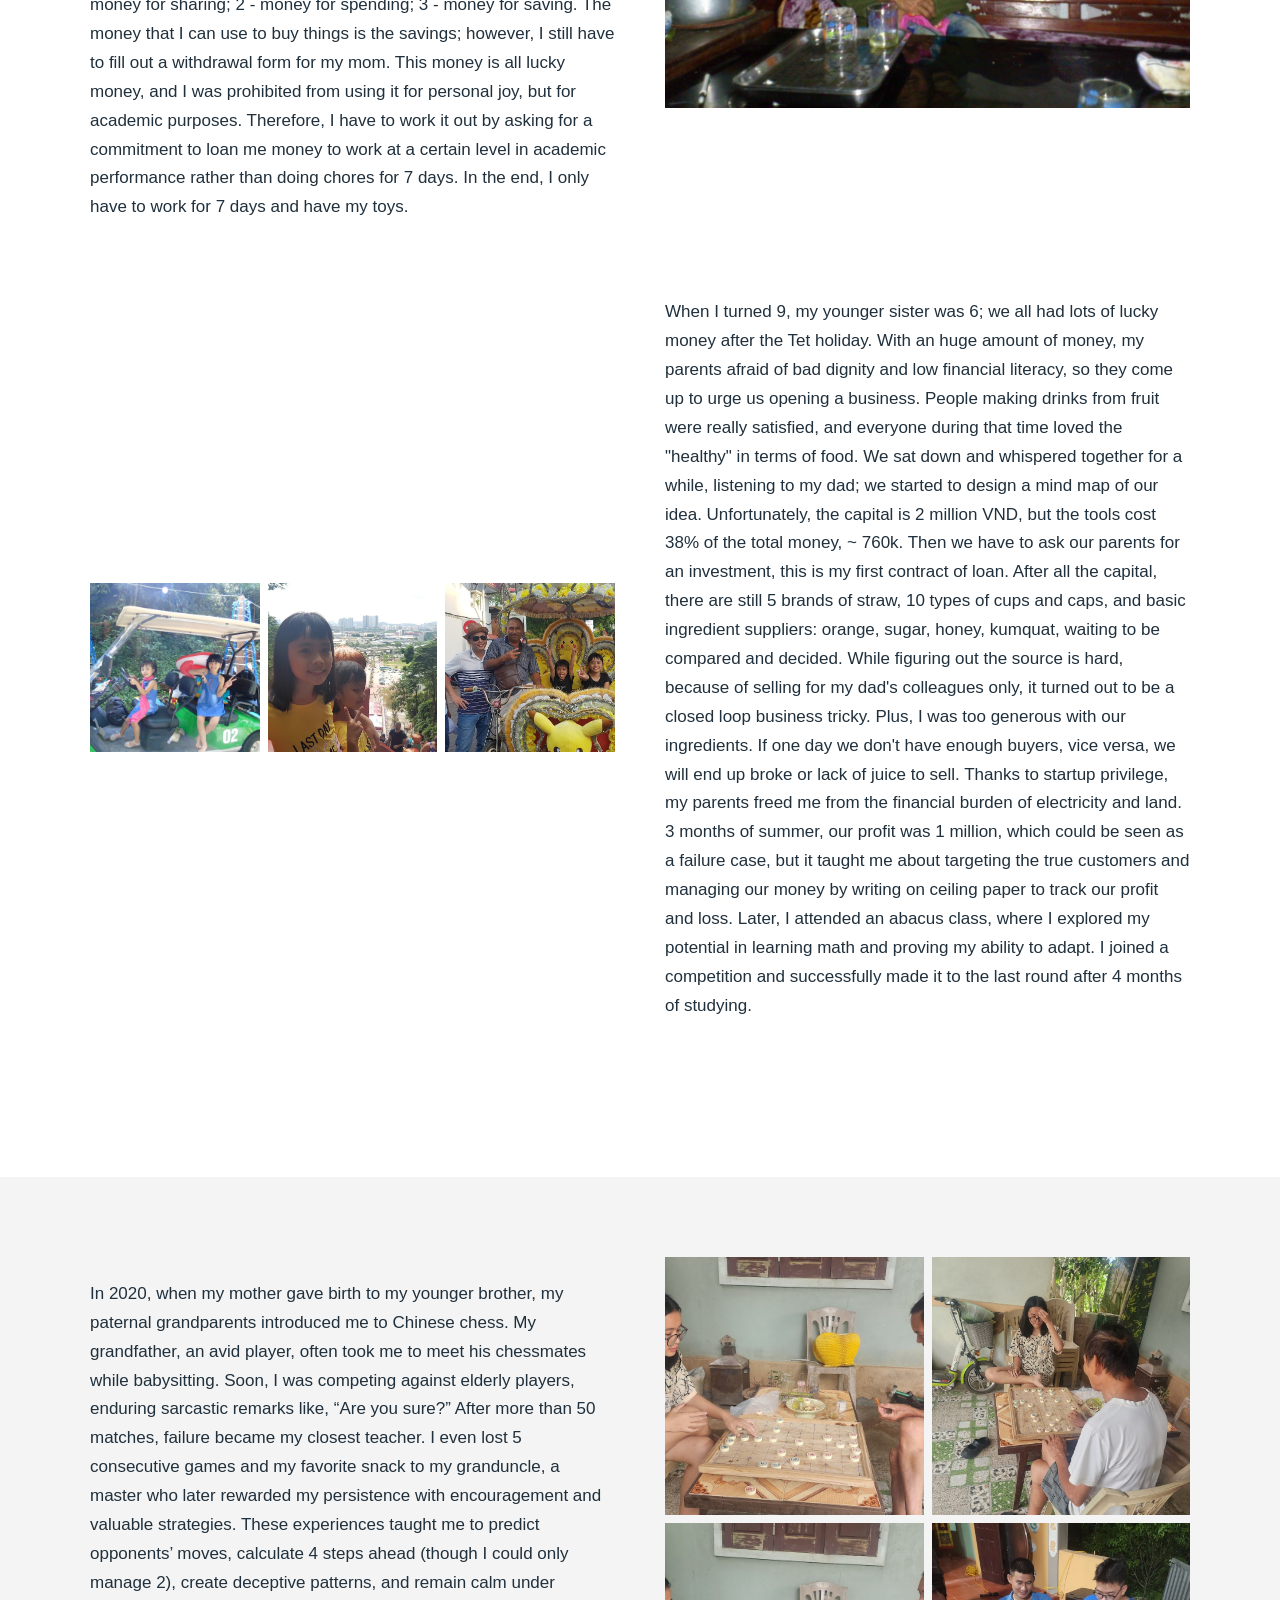
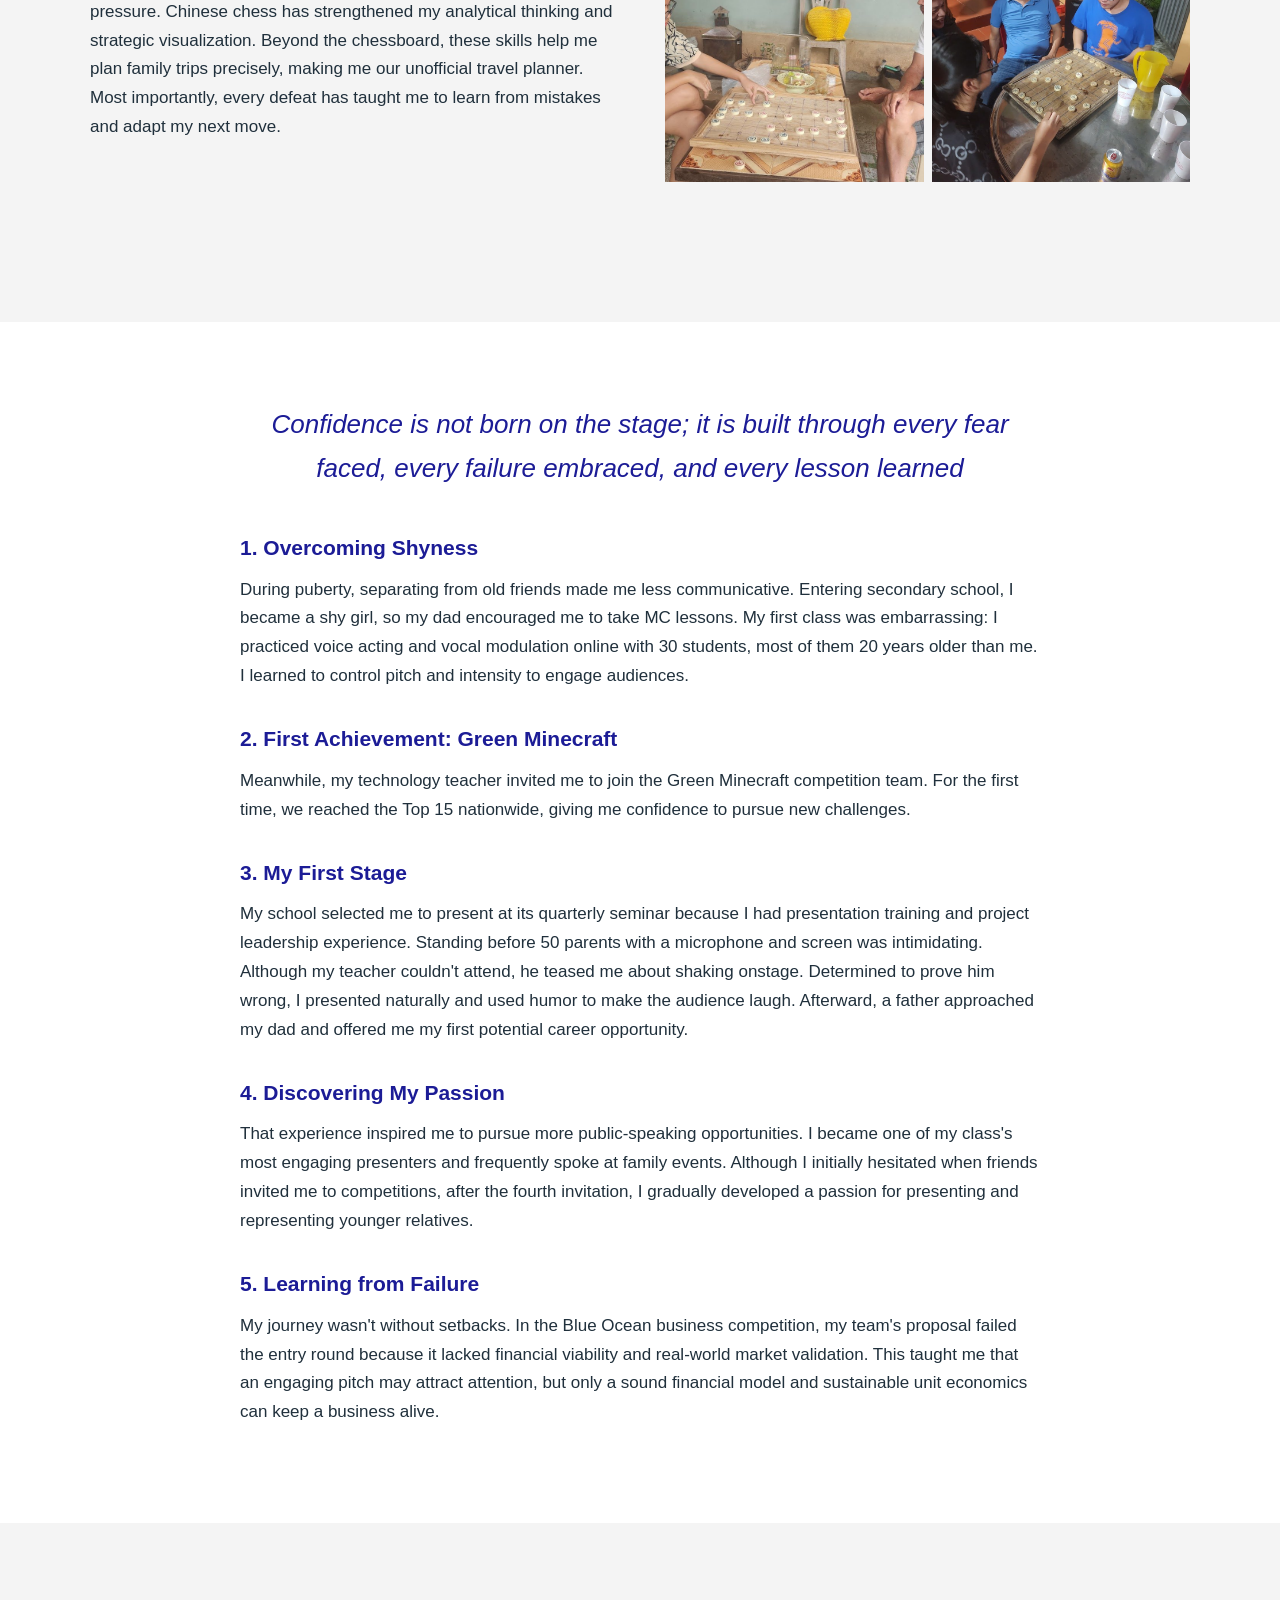
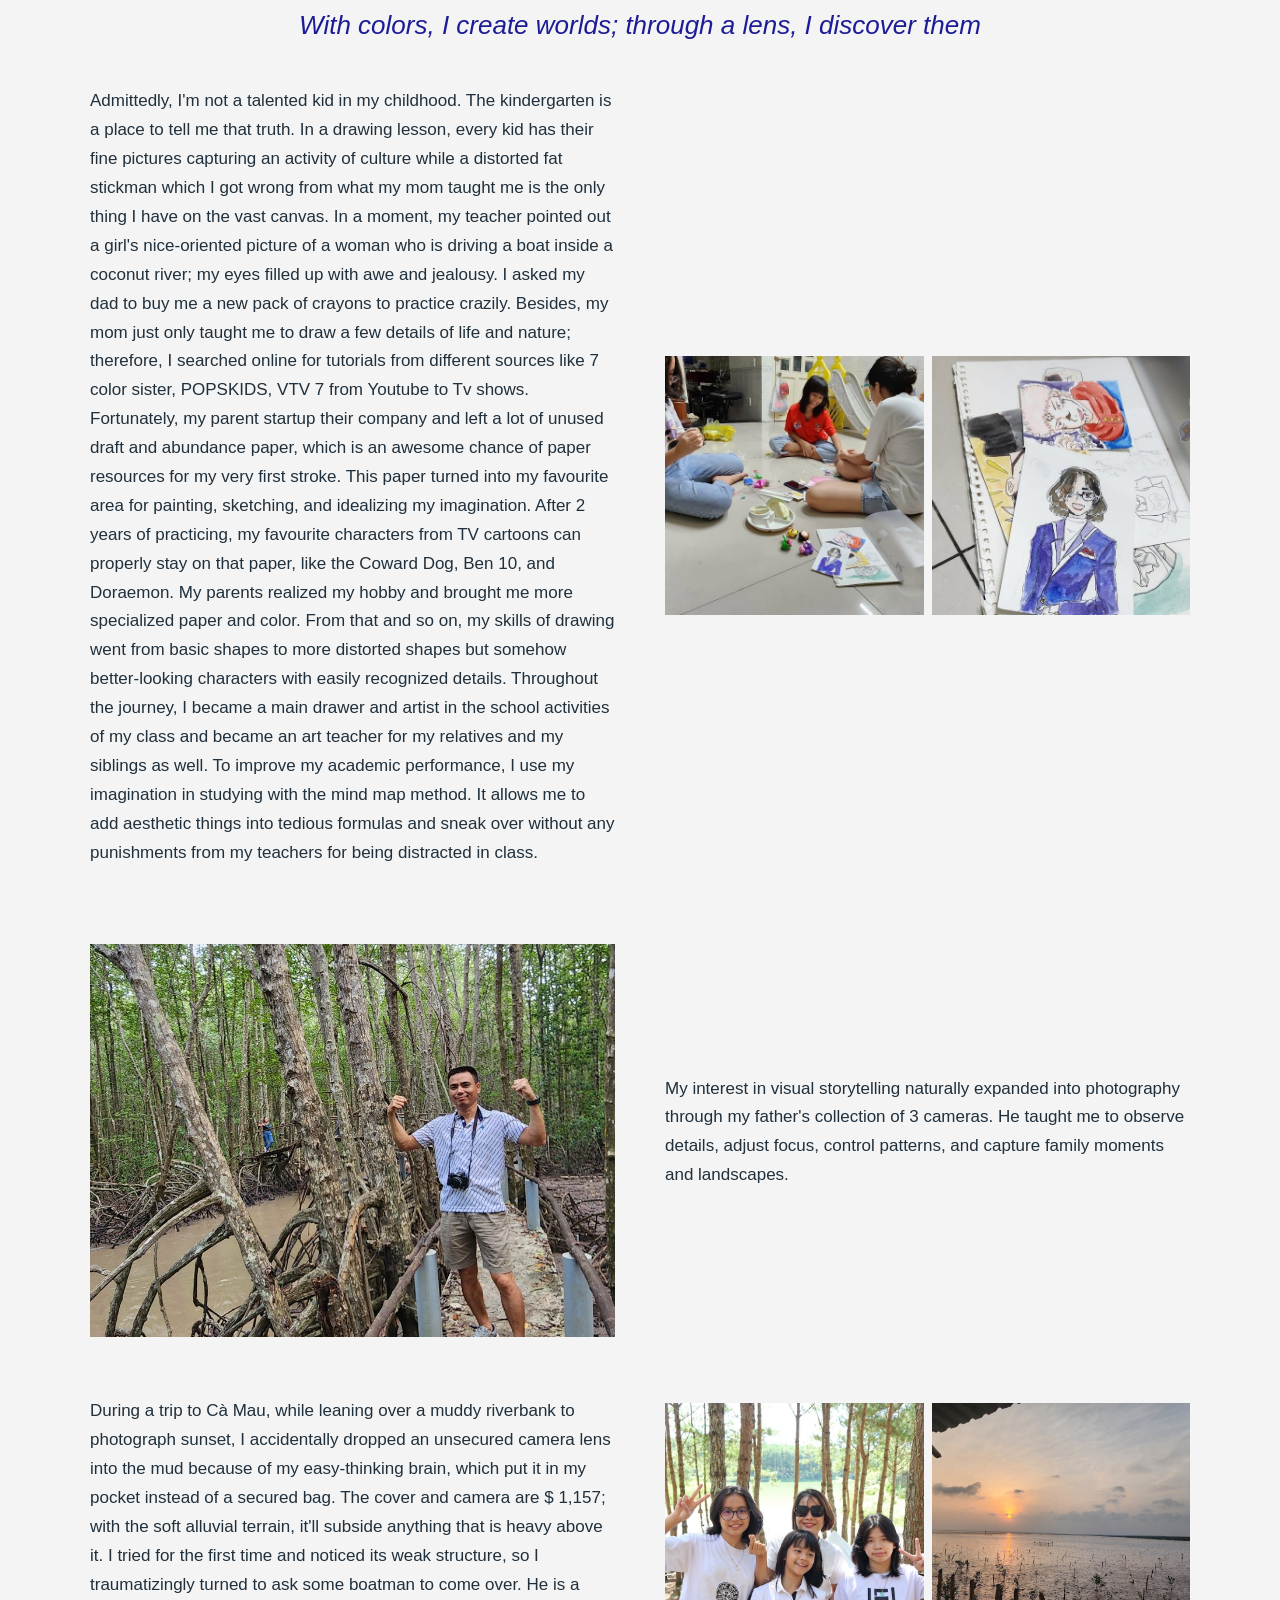
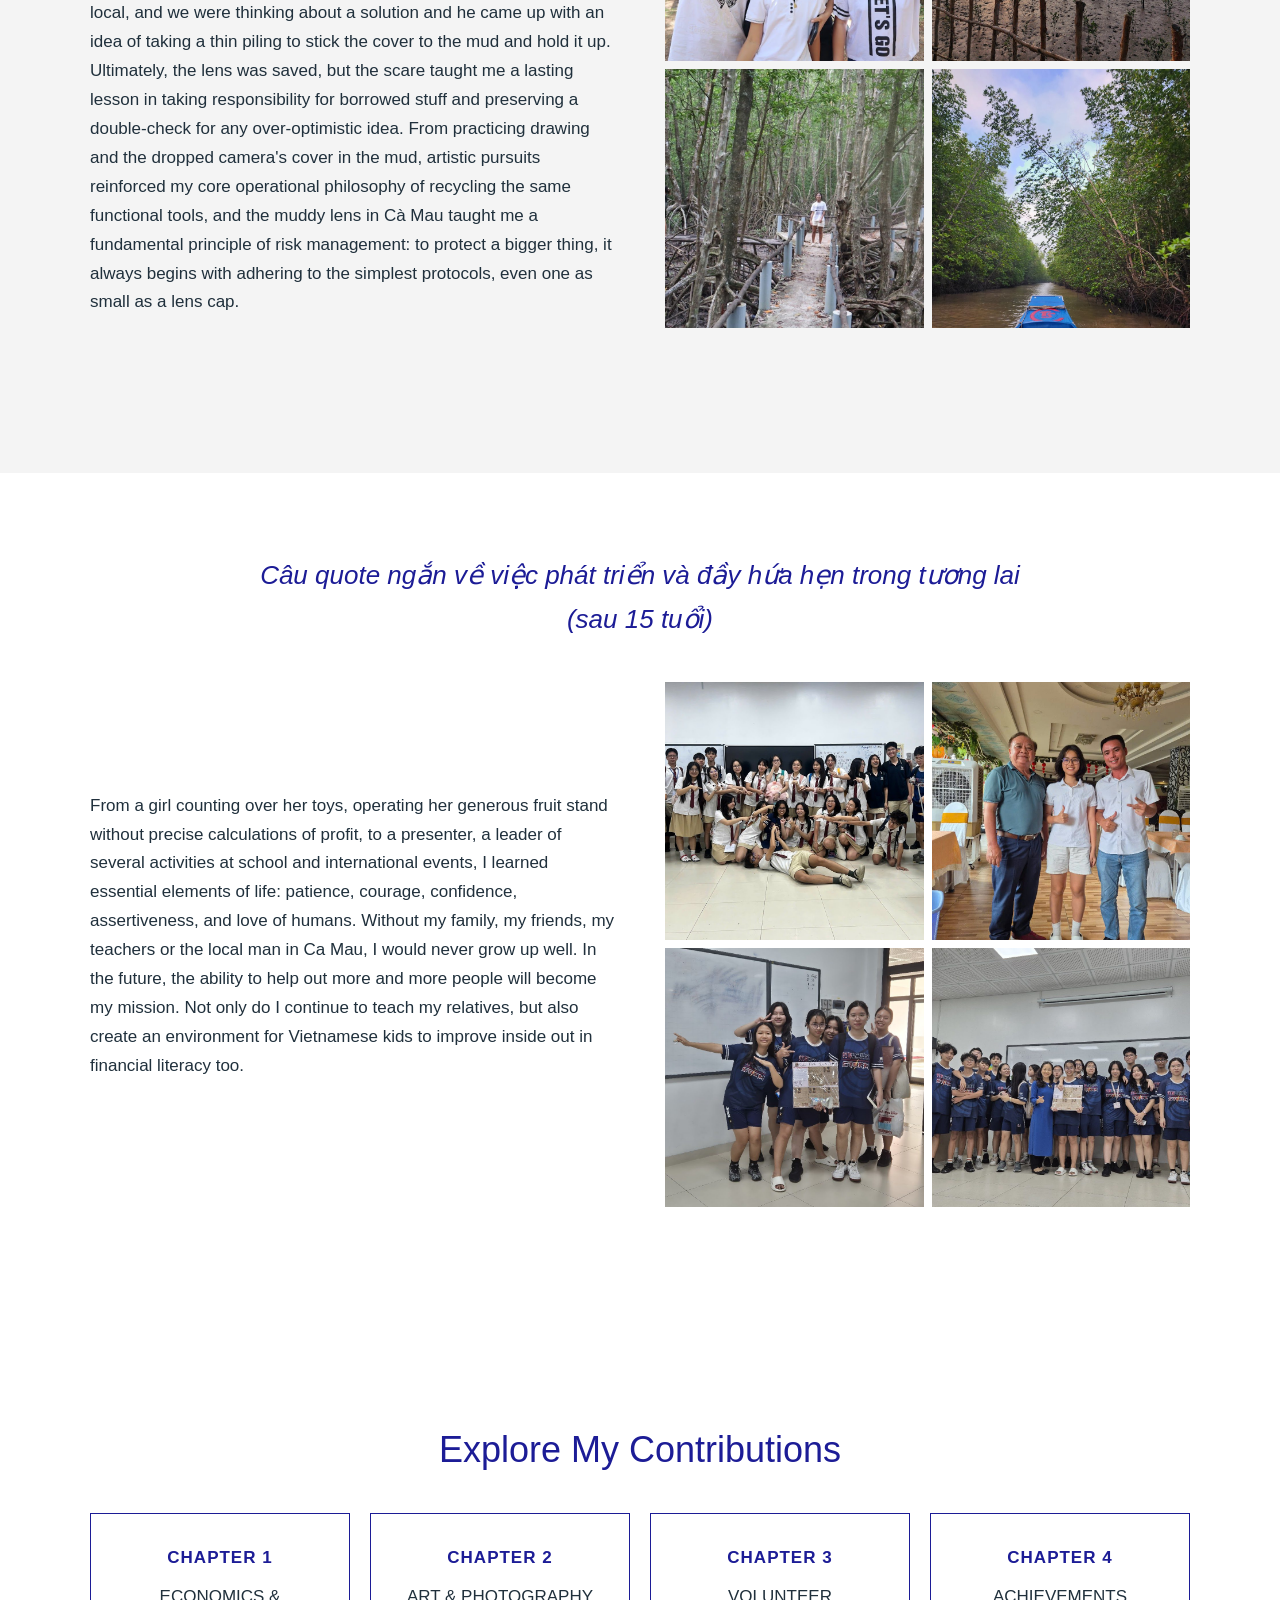
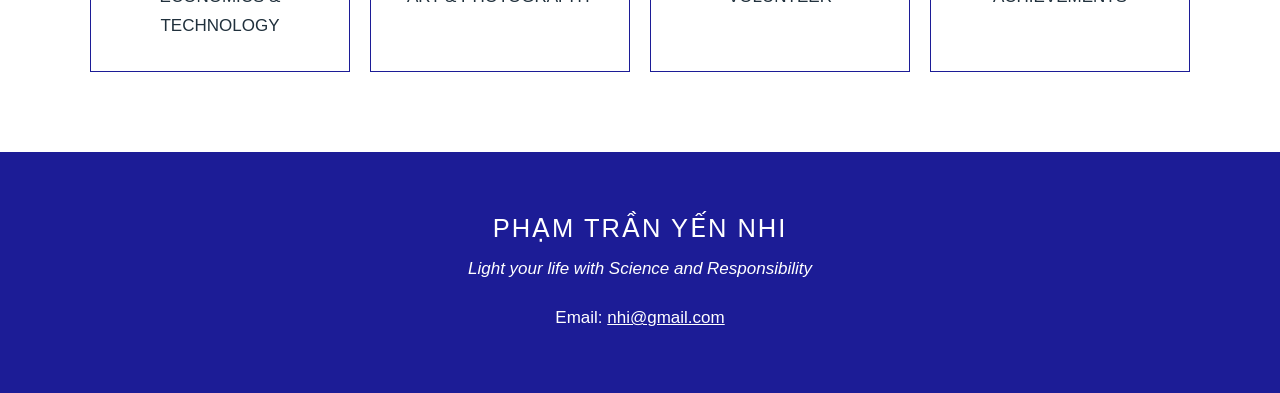
==== commit e9e73c7e: "22" ====
--- a/index.html
+++ b/index.html
@@ -25,100 +25,183 @@
 
     <main>
 
-        <!-- Ảnh ở Home, Chapter 1 - 3 là ảnh mẫu, Chapter 4 là ảnh thật -->
-
-        <!-- ===== PHẦN GIỚI THIỆU (Hero) ===== -->
+        <!-- ===== PHẦN GIỚI THIỆU (Hero): chữ bên trái, ảnh bên phải ===== -->
         <section class="hero" id="about">
-            <h1>Hello, It's Yến Nhi here</h1>
-
-            <!-- Đoạn giới thiệu bản thân (khoảng 50 - 60 từ) -->
-            <p>
-                What is the oppotunity cost that I will have after 21?
-                I wish It won't be my time with my family, my friend, and myself for majority.
-                The immese mission that I'd love to chase is about to push me ...
-            </p>
-
-            <!-- Nút trỏ sang resume: thay dấu # bằng link Google Drive -->
-            <a href="#" class="button" target="_blank">My Resume</a>
-        </section>
-
-        <!-- ===== CÂU CHUYỆN: THỜI THƠ ẤU (1 - 10 tuổi) ===== -->
+            <div class="story-row">
+                <div class="story-text">
+                    <h1>Hello, It's Nhi Pham here.</h1>
+                    <p>
+                        I'm a passionate girl, who critizes the essence and conquer the existance. I have a deep passion for calculating the income and managing a business from it inside out.
+                    </p>
+                    <p>
+                        However, digging deeper into it, I be more fasinated of how people can see money and how people can manipulate it to earn their biggest goal.
+                    </p>
+                    <!-- Nút trỏ sang resume: thay dấu # bằng link Google Drive -->
+                    <a href="#" class="button" target="_blank">My Resume</a>
+                </div>
+                <img src="images/about-nhi-ky-yeu.jpg" alt="Nhi Pham - ảnh kỷ yếu" class="frame-portrait fit-top">
+            </div>
+        </section>
+
+        <!-- ===== THỜI THƠ ẤU ===== -->
         <section class="story">
-            <!-- Câu quote ngắn -->
-            <p class="quote">
-                Câu quote ngắn về thời thơ ấu
-            </p>
-
-            <div class="story-row">
-                <div class="story-text">
-                    <!-- Nội dung khoảng 500 - 600 từ. Nhiều đoạn thì thêm nhiều thẻ <p> -->
-                    <p>
-                        Kể về thời thơ ấu 1 - 10 tuổi: gia đình, bố mẹ, anh chị em...
-                    </p>
-                </div>
-
-                <img src="images/tho-au.jpg" alt="Hình ảnh hồi nhỏ">
-            </div>
-        </section>
-
-        <!-- ===== CÂU CHUYỆN: 10 - 15 TUỔI, ĐAM MÊ CHUYÊN NGÀNH ===== -->
+            <p class="quote">
+                True financial literacy isn't born in lecture halls; it is forged from counting every single coin, mapping out every investment, and solving real problems for real people
+            </p>
+
+            <!-- Phần 1: những con heo đất và bài học trao đổi -->
+            <div class="story-row activity">
+                <div class="story-text">
+                    <p>
+                        The relentlessly blaring horn just stopped; the rumble of heavy trucks kept vibrating, causing the tremor to even widely spread to the second floor of a small 2 storey house in Viet Nam.
+                    </p>
+                    <p>
+                        Because my house is near a hectic highway, it is irritating to concentrate on doing one's business.
+                    </p>
+                    <p>
+                        Since I was a 4-year-old child, my dad has been really cool. He always bought a lot of intriguing stuff for me, such as commercial airplane LEGO, 1000 questions that kids might ask, repair tools, and 6 essential piggy banks; however, I have to do a trade for what I love. Every piece of toy has to be paid for by chores' hour or money from cleaning shoes. A desirable toy costs 2 weeks of working, so it means that if working 7 days a week isn't enough, and to ease my eagerness I have to find a shortcut. I have 3 main goals for saving money: 1 - money for sharing; 2 - money for spending; 3 - money for saving. The money that I can use to buy things is the savings; however, I still have to fill out a withdrawal form for my mom. This money is all lucky money, and I was prohibited from using it for personal joy, but for academic purposes. Therefore, I have to work it out by asking for a commitment to loan me money to work at a certain level in academic performance rather than doing chores for 7 days. In the end, I only have to work for 7 days and have my toys.
+                    </p>
+                </div>
+                <img src="images/childhood-nhi.jpg" alt="Nhi hồi nhỏ">
+            </div>
+
+            <!-- Phần 2: quầy nước trái cây năm 9 tuổi -->
+            <div class="story-row activity reverse">
+                <div class="story-text">
+                    <p>
+                        When I turned 9, my younger sister was 6; we all had lots of lucky money after the Tet holiday. With an huge amount of money, my parents afraid of bad dignity and low financial literacy, so they come up to urge us opening a business. People making drinks from fruit were really satisfied, and everyone during that time loved the "healthy" in terms of food. We sat down and whispered together for a while, listening to my dad; we started to design a mind map of our idea. Unfortunately, the capital is 2 million VND, but the tools cost 38% of the total money, ~ 760k. Then we have to ask our parents for an investment, this is my first contract of loan. After all the capital, there are still 5 brands of straw, 10 types of cups and caps, and basic ingredient suppliers: orange, sugar, honey, kumquat, waiting to be compared and decided. While figuring out the source is hard, because of selling for my dad's colleagues only, it turned out to be a closed loop business tricky. Plus, I was too generous with our ingredients. If one day we don't have enough buyers, vice versa, we will end up broke or lack of juice to sell. Thanks to startup privilege, my parents freed me from the financial burden of electricity and land. 3 months of summer, our profit was 1 million, which could be seen as a failure case, but it taught me about targeting the true customers and managing our money by writing on ceiling paper to track our profit and loss. Later, I attended an abacus class, where I explored my potential in learning math and proving my ability to adapt. I joined a competition and successfully made it to the last round after 4 months of studying.
+                    </p>
+                </div>
+                <div class="photo-grid">
+                    <img src="images/childhood-hai-chi-em-1.jpg" alt="Hai chị em - ảnh 1">
+                    <img src="images/childhood-hai-chi-em-2.jpg" alt="Hai chị em - ảnh 2">
+                    <img src="images/childhood-hai-chi-em-3.jpg" alt="Hai chị em - ảnh 3">
+                </div>
+            </div>
+        </section>
+
+        <!-- ===== CỜ TƯỚNG ===== -->
         <section class="story story-gray">
-            <p class="quote">
-                Câu quote ngắn về giai đoạn 10 - 15 tuổi
-            </p>
-
-            <!-- Class "reverse" để ảnh nằm bên trái cho đỡ nhàm -->
-            <div class="story-row reverse">
-                <div class="story-text">
-                    <!-- Khoảng 500 - 600 từ, chỉ nên kể 2 - 3 câu chuyện có liên kết -->
-                    <p>
-                        Kể về những bước khởi đầu đam mê chuyên ngành: trải nghiệm, nơi đã đến, hoạt động...
-                    </p>
-                </div>
-
-                <img src="images/hoc-tap-10-15-tuoi.jpg" alt="Hình ảnh học tập hồi 10 - 15 tuổi">
-            </div>
-        </section>
-
-        <!-- ===== CÂU CHUYỆN: ĐAM MÊ VĂN HOÁ - NGHỆ THUẬT - THỂ THAO - XÃ HỘI ===== -->
+            <div class="story-row activity">
+                <div class="story-text">
+                    <p>
+                        In 2020, when my mother gave birth to my younger brother, my paternal grandparents introduced me to Chinese chess. My grandfather, an avid player, often took me to meet his chessmates while babysitting. Soon, I was competing against elderly players, enduring sarcastic remarks like, “Are you sure?” After more than 50 matches, failure became my closest teacher. I even lost 5 consecutive games and my favorite snack to my granduncle, a master who later rewarded my persistence with encouragement and valuable strategies. These experiences taught me to predict opponents’ moves, calculate 4 steps ahead (though I could only manage 2), create deceptive patterns, and remain calm under pressure. Chinese chess has strengthened my analytical thinking and strategic visualization. Beyond the chessboard, these skills help me plan family trips precisely, making me our unofficial travel planner. Most importantly, every defeat has taught me to learn from mistakes and adapt my next move.
+                    </p>
+                </div>
+                <div class="photo-grid two">
+                    <img src="images/chinese-chess-1.jpg" alt="Chơi cờ tướng - ảnh 1">
+                    <img src="images/chinese-chess-2.jpg" alt="Chơi cờ tướng - ảnh 2">
+                    <img src="images/chinese-chess-3.jpg" alt="Chơi cờ tướng - ảnh 3">
+                    <img src="images/chinese-chess-4.jpg" alt="Chơi cờ tướng - ảnh 4">
+                </div>
+            </div>
+        </section>
+
+        <!-- ===== SỰ TỰ TIN: 5 câu chuyện nhỏ, chỉ có chữ ===== -->
         <section class="story">
             <p class="quote">
-                Câu quote ngắn về đam mê, sở thích
-            </p>
-
-            <div class="story-row">
-                <div class="story-text">
-                    <!-- Khoảng 300 - 400 từ, chỉ nên kể 1 - 2 câu chuyện -->
-                    <p>
-                        Kể về đam mê văn hoá - nghệ thuật - thể thao - xã hội...
-                    </p>
-                </div>
-
-                <img src="images/dam-me-so-thich.jpg" alt="Hình ảnh đam mê sở thích">
-            </div>
-        </section>
-
-        <!-- ===== TƯƠNG LAI (sau 15 tuổi) ===== -->
-        <section class="story story-gray center">
-            <p class="quote">
-                Câu quote ngắn về tương lai
-            </p>
-
-            <!-- Khoảng 70 - 100 từ -->
-            <p>
-                Tổng hợp những khát vọng, đam mê hướng tới các hoạt động sau 15 tuổi
-            </p>
+                Confidence is not born on the stage; it is built through every fear faced, every failure embraced, and every lesson learned
+            </p>
+
+            <div class="text-block">
+                <h4>1. Overcoming Shyness</h4>
+                <p>
+                    During puberty, separating from old friends made me less communicative. Entering secondary school, I became a shy girl, so my dad encouraged me to take MC lessons. My first class was embarrassing: I practiced voice acting and vocal modulation online with 30 students, most of them 20 years older than me. I learned to control pitch and intensity to engage audiences.
+                </p>
+                <h4>2. First Achievement: Green Minecraft</h4>
+                <p>
+                    Meanwhile, my technology teacher invited me to join the Green Minecraft competition team. For the first time, we reached the Top 15 nationwide, giving me confidence to pursue new challenges.
+                </p>
+                <h4>3. My First Stage</h4>
+                <p>
+                    My school selected me to present at its quarterly seminar because I had presentation training and project leadership experience. Standing before 50 parents with a microphone and screen was intimidating. Although my teacher couldn't attend, he teased me about shaking onstage. Determined to prove him wrong, I presented naturally and used humor to make the audience laugh. Afterward, a father approached my dad and offered me my first potential career opportunity.
+                </p>
+                <h4>4. Discovering My Passion</h4>
+                <p>
+                    That experience inspired me to pursue more public-speaking opportunities. I became one of my class's most engaging presenters and frequently spoke at family events. Although I initially hesitated when friends invited me to competitions, after the fourth invitation, I gradually developed a passion for presenting and representing younger relatives.
+                </p>
+                <h4>5. Learning from Failure</h4>
+                <p>
+                    My journey wasn't without setbacks. In the Blue Ocean business competition, my team's proposal failed the entry round because it lacked financial viability and real-world market validation. This taught me that an engaging pitch may attract attention, but only a sound financial model and sustainable unit economics can keep a business alive.
+                </p>
+            </div>
+        </section>
+
+        <!-- ===== VẼ TRANH & CHỤP ẢNH ===== -->
+        <section class="story story-gray">
+            <p class="quote">
+                With colors, I create worlds; through a lens, I discover them
+            </p>
+
+            <!-- Vẽ tranh -->
+            <div class="story-row activity">
+                <div class="story-text">
+                    <p>
+                        Admittedly, I'm not a talented kid in my childhood. The kindergarten is a place to tell me that truth. In a drawing lesson, every kid has their fine pictures capturing an activity of culture while a distorted fat stickman which I got wrong from what my mom taught me is the only thing I have on the vast canvas. In a moment, my teacher pointed out a girl's nice-oriented picture of a woman who is driving a boat inside a coconut river; my eyes filled up with awe and jealousy. I asked my dad to buy me a new pack of crayons to practice crazily. Besides, my mom just only taught me to draw a few details of life and nature; therefore, I searched online for tutorials from different sources like 7 color sister, POPSKIDS, VTV 7 from Youtube to Tv shows. Fortunately, my parent startup their company and left a lot of unused draft and abundance paper, which is an awesome chance of paper resources for my very first stroke. This paper turned into my favourite area for painting, sketching, and idealizing my imagination. After 2 years of practicing, my favourite characters from TV cartoons can properly stay on that paper, like the Coward Dog, Ben 10, and Doraemon. My parents realized my hobby and brought me more specialized paper and color. From that and so on, my skills of drawing went from basic shapes to more distorted shapes but somehow better-looking characters with easily recognized details. Throughout the journey, I became a main drawer and artist in the school activities of my class and became an art teacher for my relatives and my siblings as well. To improve my academic performance, I use my imagination in studying with the mind map method. It allows me to add aesthetic things into tedious formulas and sneak over without any punishments from my teachers for being distracted in class.
+                    </p>
+                </div>
+                <div class="photo-grid two">
+                    <img src="images/drawing-1.jpg" alt="Nhi vẽ tranh">
+                    <img src="images/drawing-2.jpg" alt="Tranh Nhi vẽ">
+                </div>
+            </div>
+
+            <!-- Chụp ảnh -->
+            <div class="story-row activity reverse">
+                <div class="story-text">
+                    <p>
+                        My interest in visual storytelling naturally expanded into photography through my father's collection of 3 cameras. He taught me to observe details, adjust focus, control patterns, and capture family moments and landscapes.
+                    </p>
+                </div>
+                <img src="images/photography-camera.jpg" alt="Chụp ảnh cùng máy ảnh của bố">
+            </div>
+
+            <!-- Chiếc nắp ống kính ở Cà Mau -->
+            <div class="story-row activity">
+                <div class="story-text">
+                    <p>
+                        During a trip to Cà Mau, while leaning over a muddy riverbank to photograph sunset, I accidentally dropped an unsecured camera lens into the mud because of my easy-thinking brain, which put it in my pocket instead of a secured bag. The cover and camera are $ 1,157; with the soft alluvial terrain, it'll subside anything that is heavy above it. I tried for the first time and noticed its weak structure, so I traumatizingly turned to ask some boatman to come over. He is a local, and we were thinking about a solution and he came up with an idea of taking a thin piling to stick the cover to the mud and hold it up. Ultimately, the lens was saved, but the scare taught me a lasting lesson in taking responsibility for borrowed stuff and preserving a double-check for any over-optimistic idea. From practicing drawing and the dropped camera's cover in the mud, artistic pursuits reinforced my core operational philosophy of recycling the same functional tools, and the muddy lens in Cà Mau taught me a fundamental principle of risk management: to protect a bigger thing, it always begins with adhering to the simplest protocols, even one as small as a lens cap.
+                    </p>
+                </div>
+                <div class="photo-grid two">
+                    <img src="images/ca-mau-1.jpg" alt="Chuyến đi Cà Mau">
+                    <img src="images/ca-mau-2.jpg" alt="Hoàng hôn Cà Mau">
+                    <img src="images/ca-mau-3.jpg" alt="Rừng đước Cà Mau">
+                    <img src="images/ca-mau-4.jpg" alt="Đi thuyền ở Cà Mau">
+                </div>
+            </div>
+        </section>
+
+        <!-- ===== TƯƠNG LAI ===== -->
+        <section class="story">
+            <p class="quote">
+                Câu quote ngắn về việc phát triển và đầy hứa hẹn trong tương lai (sau 15 tuổi)
+            </p>
+
+            <div class="story-row activity">
+                <div class="story-text">
+                    <p>
+                        From a girl counting over her toys, operating her generous fruit stand without precise calculations of profit, to a presenter, a leader of several activities at school and international events, I learned essential elements of life: patience, courage, confidence, assertiveness, and love of humans. Without my family, my friends, my teachers or the local man in Ca Mau, I would never grow up well. In the future, the ability to help out more and more people will become my mission. Not only do I continue to teach my relatives, but also create an environment for Vietnamese kids to improve inside out in financial literacy too.
+                    </p>
+                </div>
+                <div class="photo-grid two">
+                    <img src="images/future-1.jpg" alt="Hoạt động cùng bạn bè - ảnh 1">
+                    <img src="images/future-2.jpg" alt="Hoạt động cùng bạn bè - ảnh 2">
+                    <img src="images/future-3.jpg" alt="Hoạt động cùng bạn bè - ảnh 3">
+                    <img src="images/future-4.jpg" alt="Hoạt động cùng bạn bè - ảnh 4">
+                </div>
+            </div>
         </section>
 
         <!-- ===== DANH SÁCH CHAPTER ===== -->
         <section class="chapters" id="chapters">
-            <h2>Hãy cùng khám phá những đóng góp của tôi</h2>
+            <h2>Explore My Contributions</h2>
 
             <!-- Bấm vào card sẽ mở trang của chapter đó -->
             <div class="chapter-list">
                 <a href="econ-tech.html" class="chapter-card">
                     <span>CHAPTER 1</span>
-                    <p>ECONOMICS &amp; TECH</p>
+                    <p>ECONOMICS &amp; TECHNOLOGY</p>
                 </a>
                 <a href="art-photography.html" class="chapter-card">
                     <span>CHAPTER 2</span>
--- a/style.css
+++ b/style.css
@@ -106,22 +106,26 @@
 /* =========================================================
    4. HERO: phần giới thiệu đầu trang
    ========================================================= */
+/* Hero chia 2 cột (dùng lại .story-row): chữ bên trái, ảnh kỷ yếu bên phải */
 .hero {
-    padding: 100px 20px;
-    text-align: center;
+    padding: 80px 20px;
     background: var(--gray-bg);
 }
 
-/* Dòng "Hello, It's Yến Nhi here" */
+/* Dòng "Hello, It's Nhi Pham here." */
 .hero h1 {
-    font-size: 56px;
+    font-size: 48px;
     margin-bottom: 25px;
 }
 
-/* Đoạn giới thiệu: giới hạn 700px để dòng không quá dài */
+/* Khoảng cách giữa các đoạn giới thiệu */
 .hero p {
-    max-width: 700px;
-    margin: 0 auto 35px;   /* auto 2 bên để căn giữa */
+    margin-bottom: 16px;
+}
+
+/* Đẩy nút "My Resume" cách đoạn văn phía trên một chút */
+.hero .button {
+    margin-top: 15px;
 }
 
 /* Nút "My Resume" bo tròn */
@@ -184,9 +188,14 @@
     flex-direction: row-reverse;
 }
 
-/* flex: 1 để phần chữ và ảnh chia đều chiều ngang */
-.story-text {
-    flex: 1;
+/* Chia 50 / 50: phần chữ và phần ảnh mỗi bên rộng đúng một nửa.
+   flex: 1 1 0 = cùng bắt đầu từ 0 rồi chia đều chỗ trống.
+   min-width: 0 để nội dung dài không đẩy lệch tỉ lệ. */
+.story-text,
+.story-row > img,
+.photo-grid {
+    flex: 1 1 0;
+    min-width: 0;
 }
 
 /* Các đoạn văn cách nhau 16px */
@@ -194,9 +203,117 @@
     margin-bottom: 16px;
 }
 
-.story-row img {
-    flex: 1;
-    max-width: 480px;      /* ảnh không to quá 480px */
+/* Khung ảnh tỉ lệ 4:3 (rộng 4, cao 3).
+   Mặc định ảnh lấp đầy khung, phần thừa bị cắt (cover).
+   Muốn kiểu khác thì thêm class fit-... ở mục "CLASS FIT ẢNH" bên dưới */
+.story-row > img {
+    aspect-ratio: 4 / 3;
+    object-fit: cover;
+}
+
+/* Cụm nhiều ảnh thay cho 1 ảnh (vd: Đi thiện nguyện mùa lũ, 6 ảnh).
+   Grid chia 3 cột => 6 ảnh thành 2 hàng */
+.photo-grid {
+    display: grid;
+    grid-template-columns: repeat(3, 1fr);
+    gap: 8px;
+}
+
+/* Cắt ảnh thành ô vuông cho đều nhau */
+.photo-grid img {
+    aspect-ratio: 1 / 1;   /* rộng = cao */
+    object-fit: cover;
+}
+
+/* Thêm class "two" để cụm ảnh chia 2 cột (hợp với 2 hoặc 4 ảnh) */
+.photo-grid.two {
+    grid-template-columns: repeat(2, 1fr);
+}
+
+/* Dòng phụ đề in nghiêng dưới tên hoạt động */
+.subtitle {
+    font-style: italic;
+    color: var(--navy-light);
+}
+
+/* Khung tóm tắt kiểu CV: nền xám, viền trái navy */
+.highlights {
+    margin-top: 20px;
+    padding: 20px 25px;
+    background: var(--gray-bg);
+    border-left: 4px solid var(--navy);
+    font-size: 15px;
+}
+
+.highlights ul {
+    padding-left: 20px;    /* chừa chỗ cho dấu chấm đầu dòng */
+}
+
+.highlights li {
+    margin-bottom: 6px;
+}
+
+/* Khối chỉ có chữ (không ảnh): cột giữa trang, rộng tối đa 800px cho dễ đọc */
+.text-block {
+    max-width: 800px;
+    margin: 0 auto;
+}
+
+.text-block h4 {
+    margin: 30px 0 10px;
+    font-size: 21px;
+    color: var(--navy);
+}
+
+.text-block p {
+    margin-bottom: 16px;
+}
+
+/* 2 logo đặt cạnh nhau (Khanh Phuong 2020 và 2025) */
+.logo-compare {
+    flex: 1 1 0;
+    min-width: 0;
+    display: grid;
+    grid-template-columns: repeat(2, 1fr);
+    gap: 15px;
+}
+
+.logo-compare img {
+    aspect-ratio: 1 / 1;
+}
+
+/* Chữ chú thích dưới logo */
+.logo-compare figcaption {
+    margin-top: 8px;
+    text-align: center;
+    font-weight: bold;
+    color: var(--navy);
+}
+
+/* Khung video (iframe Google Drive), cùng tỉ lệ 4:3 với ảnh */
+.video-frame {
+    flex: 1 1 0;
+    min-width: 0;
+    aspect-ratio: 4 / 3;
+    border: 0;
+    background: #000000;
+}
+
+/* Catalog ảnh theo địa điểm (Chapter 2) */
+.catalog-item {
+    margin-bottom: 40px;
+}
+
+.catalog-item h4 {
+    margin-bottom: 12px;
+    font-size: 21px;
+    letter-spacing: 2px;
+    color: var(--navy);
+}
+
+/* Trong catalog, cụm ảnh trải hết chiều ngang (không chia 50/50) */
+.catalog .photo-grid {
+    max-width: none;
 }
 
 /* =========================================================
@@ -369,6 +486,55 @@
 }
 
 /* =========================================================
+   CLASS FIT ẢNH: chọn cách ảnh nằm trong khung
+   Gắn vào thẻ <img>, ví dụ:
+     <img src="images/abc.jpg" class="fit-contain" alt="...">
+   Dùng được cho mọi ảnh: ảnh hoạt động, photo-grid, gallery...
+   Có thể gắn 2 class cùng lúc: class="fit-cover fit-top"
+   (Đặt ở cuối các phần ảnh để luôn thắng style mặc định phía trên)
+   ========================================================= */
+
+/* Lấp đầy khung, cắt bớt phần thừa. Ảnh luôn đầy khung, không méo */
+img.fit-cover {
+    object-fit: cover;
+}
+
+/* Hiện đủ cả ảnh, không cắt. Chỗ trống quanh ảnh tô nền xám nhạt.
+   Hợp với giấy khen, ảnh chụp màn hình, ảnh có chữ */
+img.fit-contain {
+    object-fit: contain;
+    background: var(--gray-bg);
+}
+
+/* Kéo giãn cho vừa khít khung (ảnh có thể bị méo) */
+img.fit-fill {
+    object-fit: fill;
+}
+
+/* Khi bị cắt (cover): giữ phần TRÊN của ảnh, vd ảnh chân dung để không mất mặt */
+img.fit-top {
+    object-position: top;
+}
+
+/* Khi bị cắt (cover): giữ phần DƯỚI của ảnh */
+img.fit-bottom {
+    object-position: bottom;
+}
+
+/* Đổi tỉ lệ khung ảnh (mặc định ảnh hoạt động là 4:3) */
+img.frame-square {
+    aspect-ratio: 1 / 1;   /* vuông */
+}
+
+img.frame-wide {
+    aspect-ratio: 16 / 9;  /* ngang, kiểu màn hình */
+}
+
+img.frame-portrait {
+    aspect-ratio: 3 / 4;   /* dọc, kiểu ảnh chân dung */
+}
+
+/* =========================================================
    9. FOOTER: thông tin liên hệ, nền navy chữ trắng
    ========================================================= */
 .footer {
@@ -391,6 +557,86 @@
 
 .footer a {
     color: var(--white);
+}
+
+/* =========================================================
+   TIMELINE GIẢI THƯỞNG (trang Achievements)
+   Đường dọc ở giữa, năm nằm trong viên bo tròn navy,
+   card giải thưởng xếp so le 2 bên.
+   Card dùng lại style .award-card và .caption ở phần 8.
+   ========================================================= */
+
+/* position: relative để vẽ đường dọc theo khối này */
+.timeline {
+    position: relative;
+    max-width: 1100px;
+    margin: 0 auto 60px;
+}
+
+/* Đường dọc ở giữa.
+   ::before tạo thêm 1 phần tử "ảo" mà không cần viết thêm HTML */
+.timeline::before {
+    content: "";
+    position: absolute;
+    top: 0;
+    bottom: 0;
+    left: 50%;
+    width: 2px;
+    margin-left: -1px;    /* lùi 1px để đường nằm đúng chính giữa */
+    background: var(--navy);
+}
+
+/* Năm: viên bo tròn navy giống nút "My Resume", nằm giữa đường dọc */
+.year {
+    position: relative;   /* để nằm đè lên đường dọc */
+    display: block;
+    width: fit-content;   /* rộng vừa đủ chữ */
+    margin: 0 auto 25px;
+    padding: 6px 28px;
+    background: var(--navy);
+    color: var(--white);
+    border-radius: 30px;
+    font-size: 20px;
+    letter-spacing: 2px;
+}
+
+/* Mỗi năm cách nhau 40px */
+.timeline-year {
+    margin-bottom: 40px;
+}
+
+/* Card chiếm nửa bên trái (trừ 40px chừa cho đường dọc) */
+.timeline-card {
+    position: relative;
+    width: calc(50% - 40px);
+    margin-bottom: 20px;
+}
+
+/* Card thứ 2, 4, 6... (con lẻ, vì con đầu tiên là .year)
+   đẩy sang nửa bên phải */
+.timeline-card:nth-child(odd) {
+    margin-left: auto;
+}
+
+/* Chấm tròn nối card với đường dọc */
+.timeline-card::before {
+    content: "";
+    position: absolute;
+    top: 50%;
+    right: -48px;         /* card bên trái: chấm nằm bên phải card */
+    width: 16px;
+    height: 16px;
+    margin-top: -8px;     /* lùi nửa chiều cao để nằm giữa card */
+    border-radius: 50%;
+    background: var(--navy);
+    border: 3px solid var(--gray-bg);
+    box-sizing: border-box; /* "*" ở đầu file không áp dụng cho ::before nên phải ghi lại */
+}
+
+/* Card bên phải: chấm nằm bên trái card */
+.timeline-card:nth-child(odd)::before {
+    right: auto;
+    left: -48px;
 }
 
 /* =========================================================
@@ -403,7 +649,8 @@
 .button,
 .chapter-card,
 .award-card,
-.gallery img {
+.gallery img,
+.story-row img {
     transition: all 0.3s;
 }
 
@@ -414,9 +661,48 @@
     box-shadow: 0 8px 20px rgba(0, 0, 0, 0.12);
 }
 
-/* 3. Ảnh trong gallery phóng to nhẹ (to hơn 5%) */
-.gallery img:hover {
+/* 3. Ảnh phóng to nhẹ (to hơn 5%): ảnh gallery và ảnh hoạt động */
+.gallery img:hover,
+.story-row img:hover {
     transform: scale(1.05);
+}
+
+/* =========================================================
+   HIỆU ỨNG KHI CUỘN TRANG (giống web gốc)
+   Cuộn tới đâu, nội dung trượt từ dưới lên và hiện dần tới đó.
+   - animation-timeline: view() = chạy hiệu ứng theo vị trí cuộn,
+     không cần JavaScript.
+   - animation-range: hiệu ứng chạy trong lúc phần tử đi vào màn hình.
+   - @supports: chỉ bật khi trình duyệt hỗ trợ. Trình duyệt cũ
+     vẫn hiện nội dung bình thường, chỉ không có hiệu ứng.
+   - Dùng "translate" (không dùng "transform") để không đè mất
+     hiệu ứng rê chuột ở trên.
+   ========================================================= */
+@keyframes hien-ra {
+    from {
+        opacity: 0;
+        translate: 0 60px;   /* bắt đầu thấp hơn 60px */
+    }
+    to {
+        opacity: 1;
+        translate: 0 0;
+    }
+}
+
+@supports (animation-timeline: view()) {
+    .quote,
+    .story-row,
+    .chapter-head,
+    .group-title,
+    .gallery-block p,
+    .year,
+    .chapter-card,
+    .award-card,
+    .gallery img {
+        animation: hien-ra linear both;
+        animation-timeline: view();
+        animation-range: entry 0% entry 80%;
+    }
 }
 
 /* =========================================================
@@ -480,9 +766,14 @@
         gap: 30px;
     }
 
-    .story-row img {
+    /* Bỏ chia 50/50, mỗi phần rộng hết màn hình */
+    .story-text,
+    .story-row > img,
+    .photo-grid,
+    .logo-compare,
+    .video-frame {
+        flex: none;
         width: 100%;
-        max-width: 100%;
     }
 
     .chapters h2 {
@@ -499,6 +790,27 @@
 
     .activity h4 {
         font-size: 19px;
+    }
+
+    /* Timeline: đường dọc dời sang trái, tất cả card nằm bên phải */
+    .timeline::before {
+        left: 12px;
+    }
+
+    .year {
+        margin-left: 0;
+    }
+
+    .timeline-card,
+    .timeline-card:nth-child(odd) {
+        width: auto;
+        margin-left: 40px;
+    }
+
+    .timeline-card::before,
+    .timeline-card:nth-child(odd)::before {
+        right: auto;
+        left: -36px;
     }
 
     /* Tất cả lưới về 1 cột */
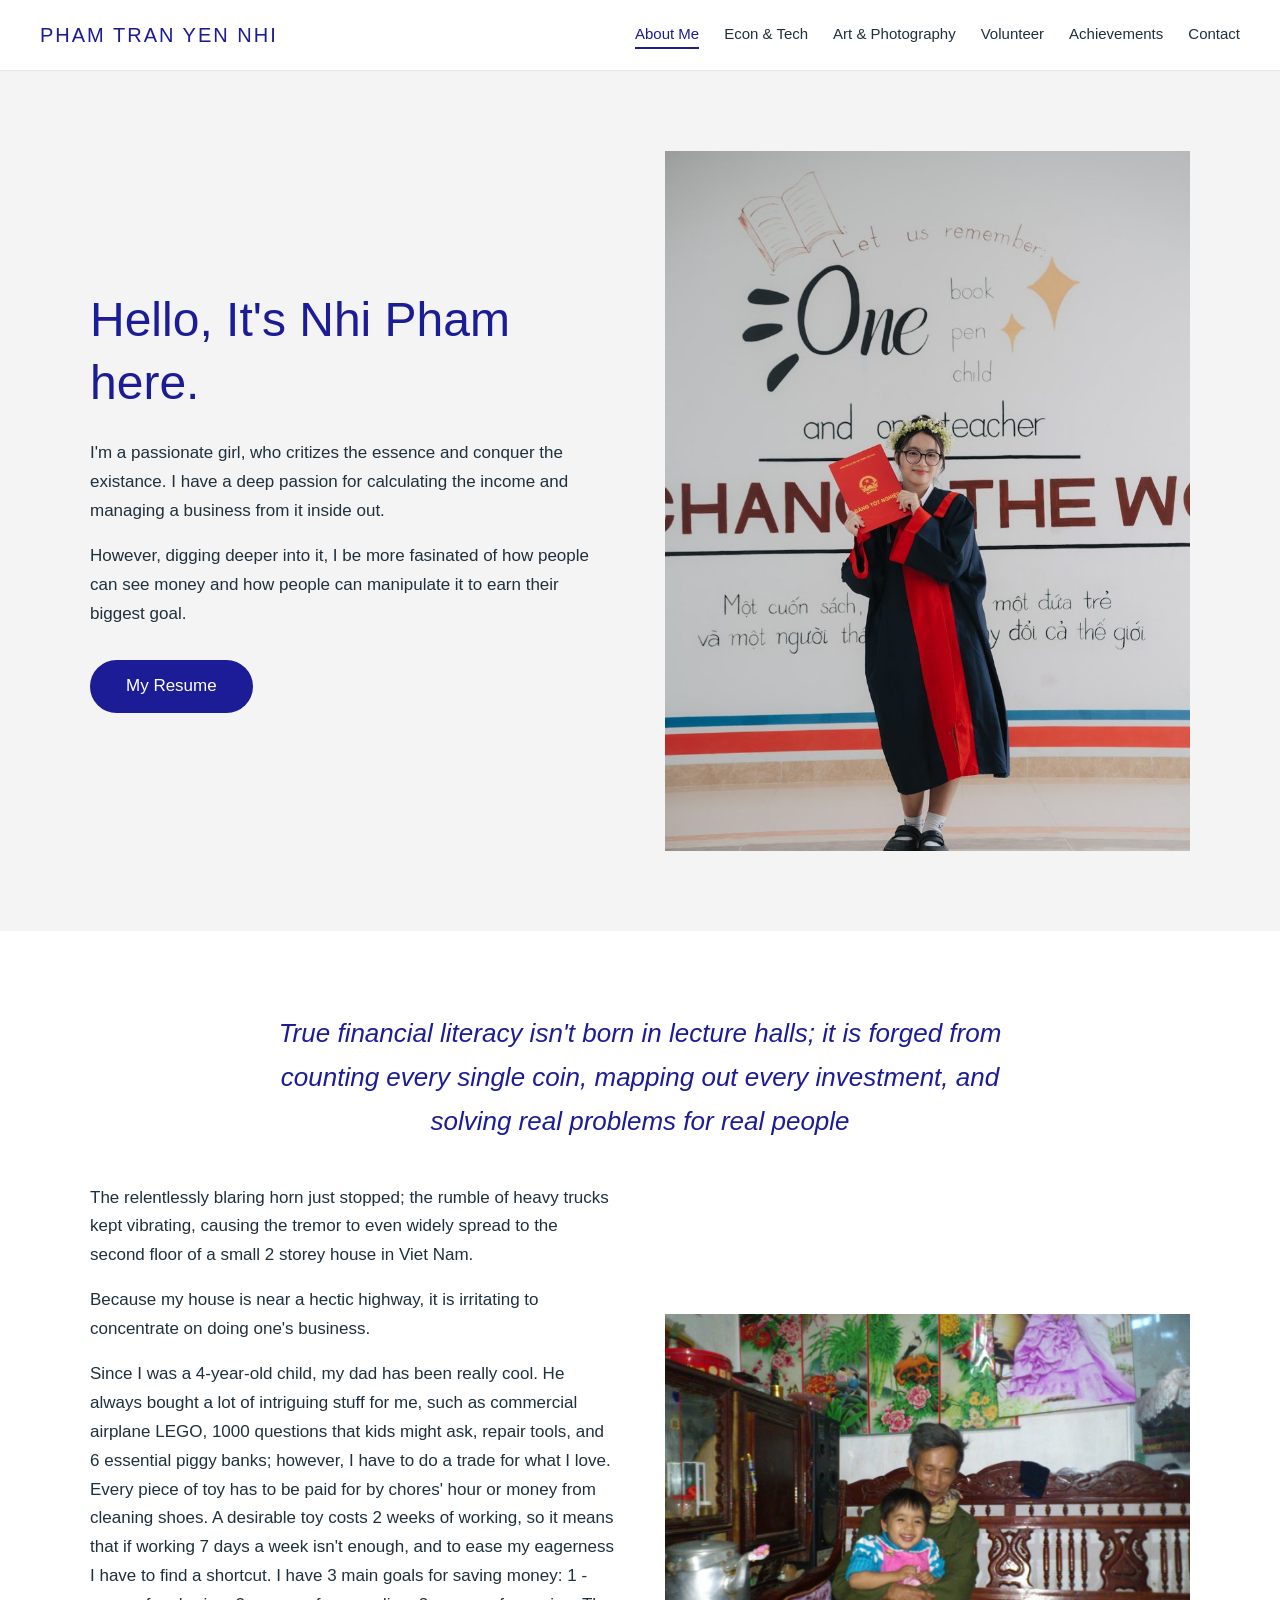
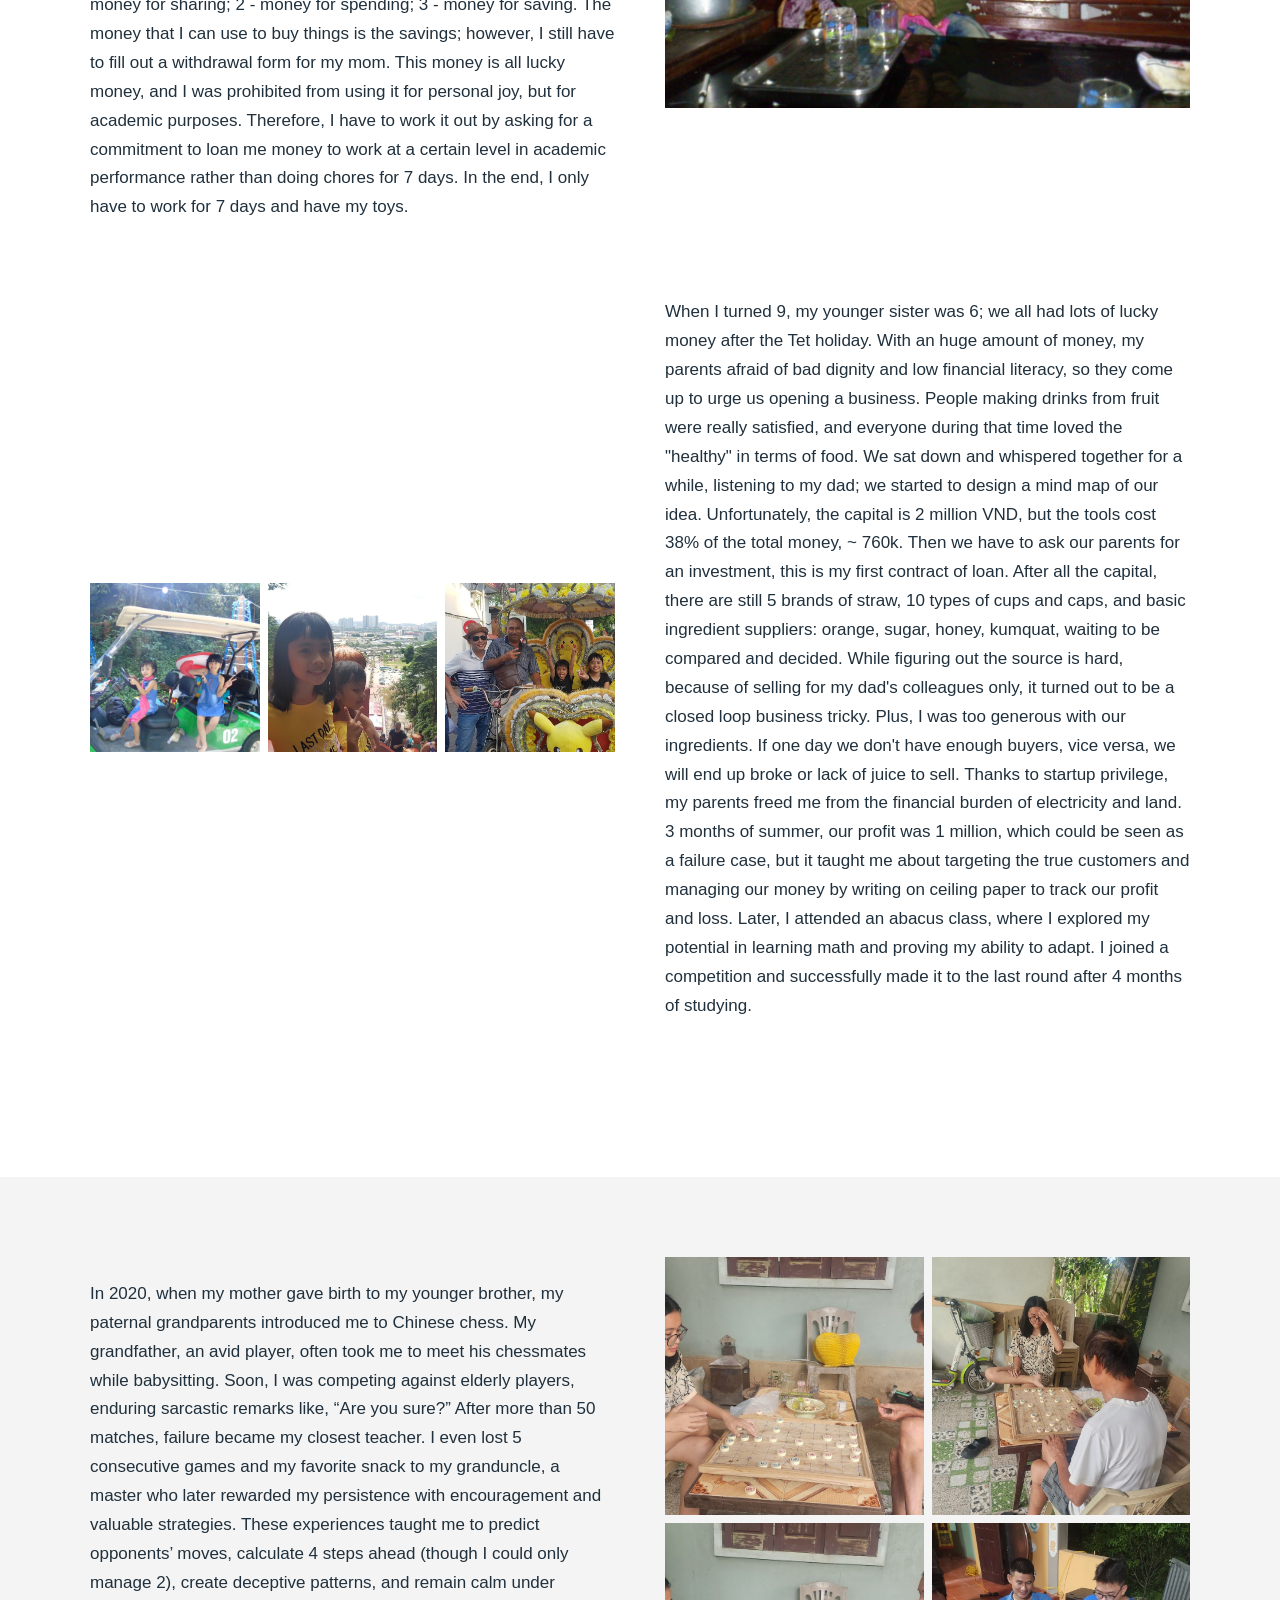
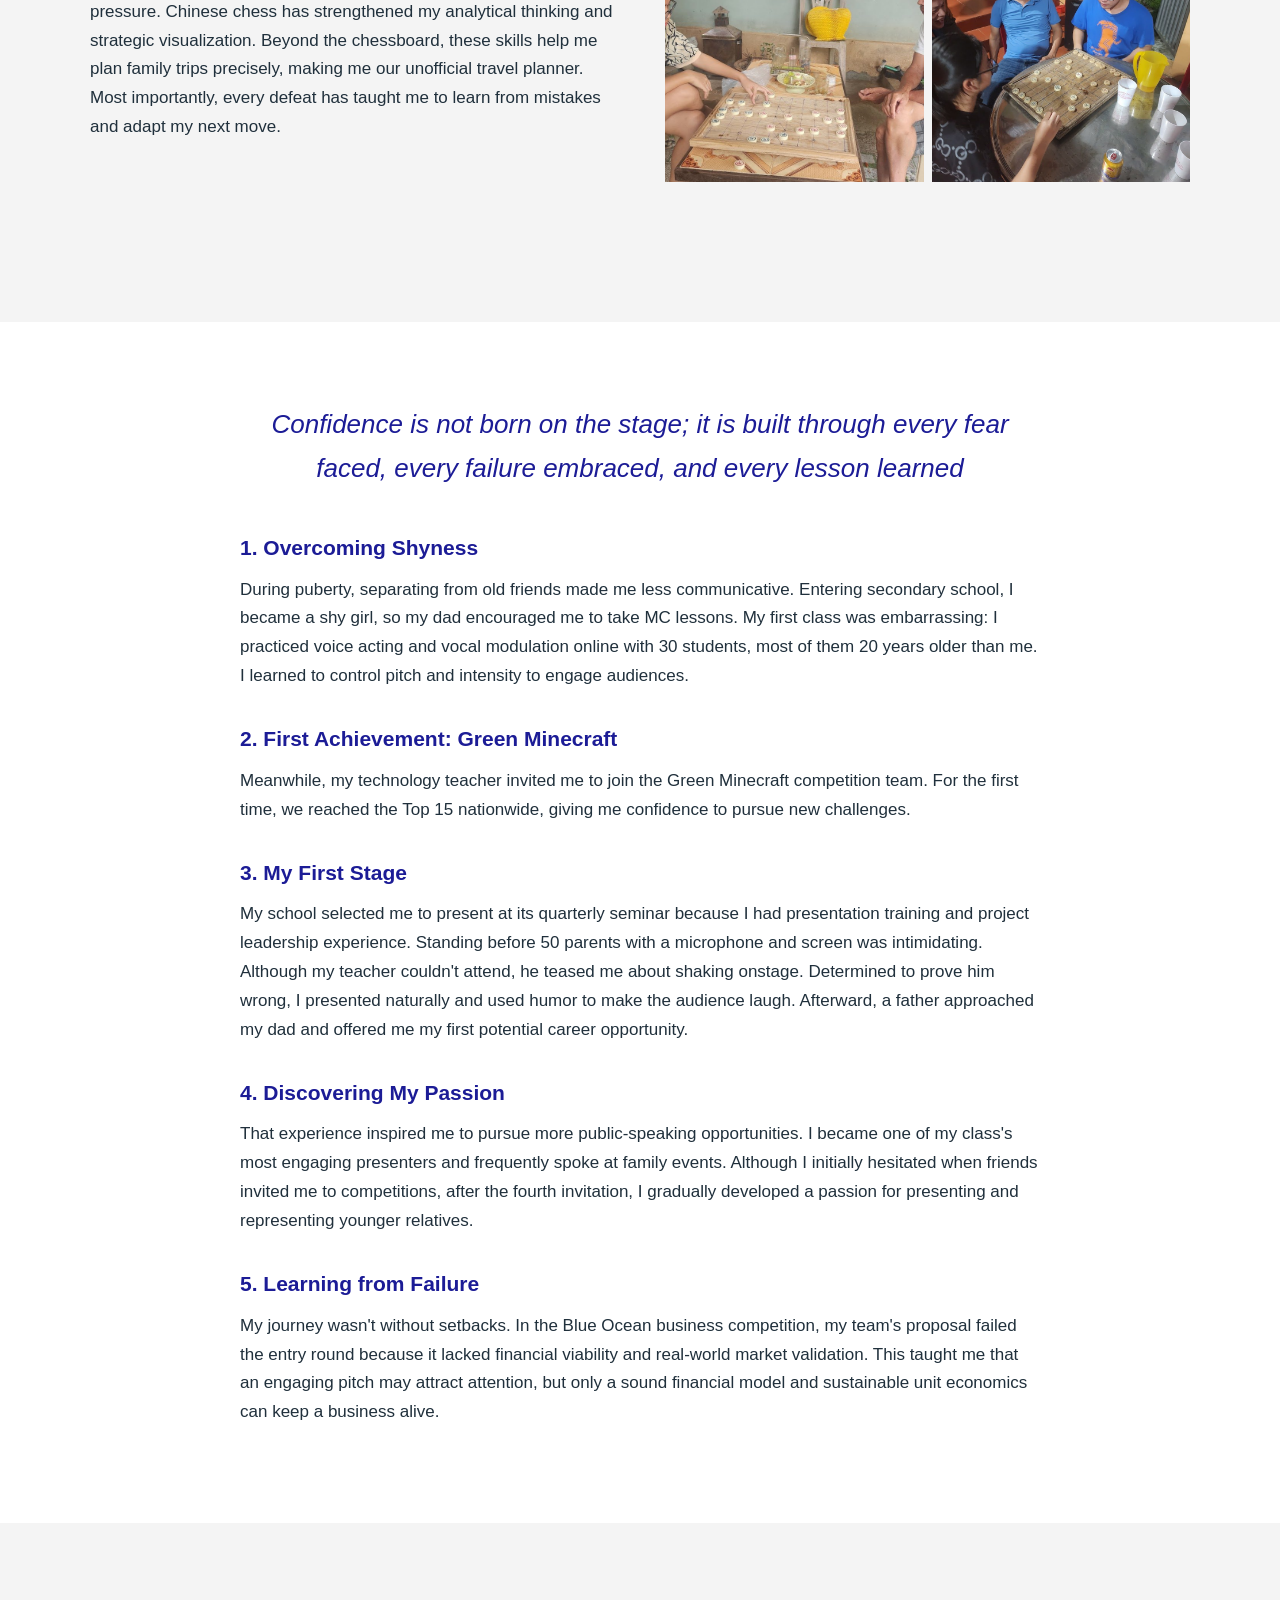
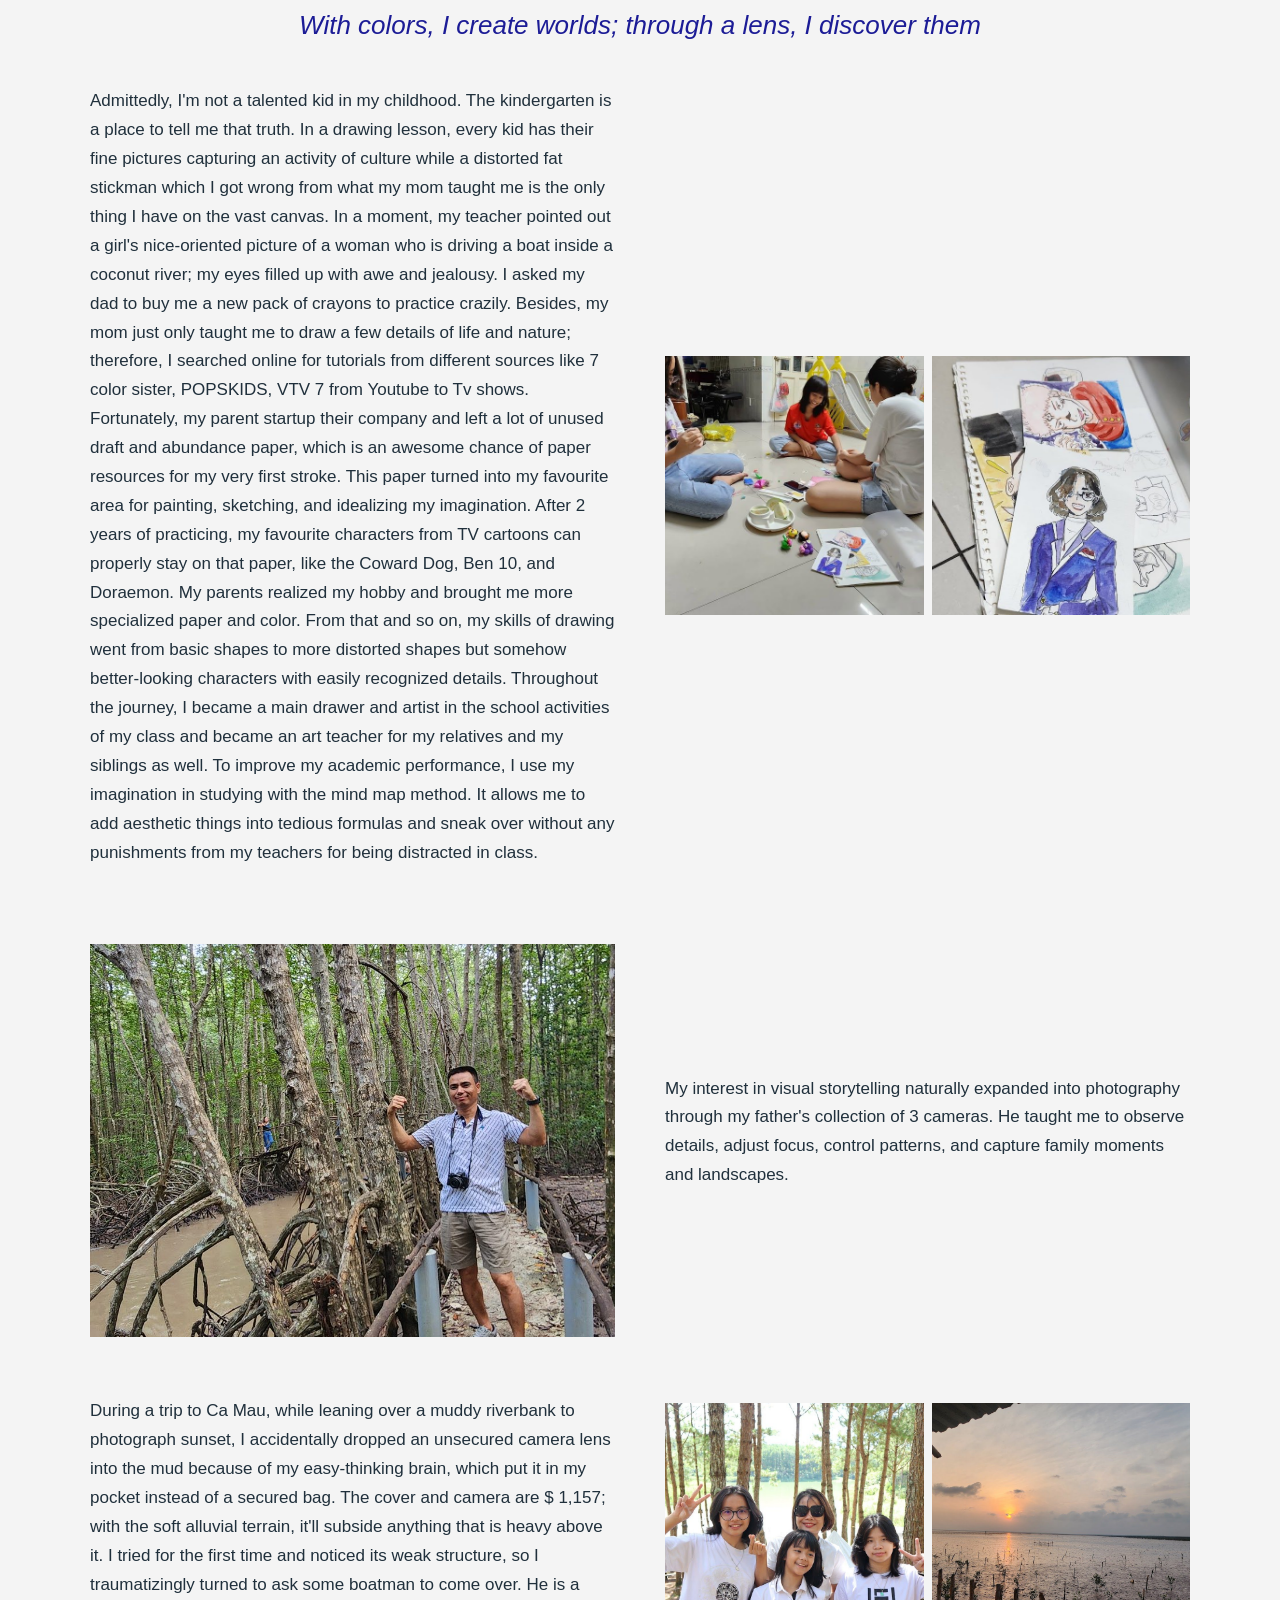
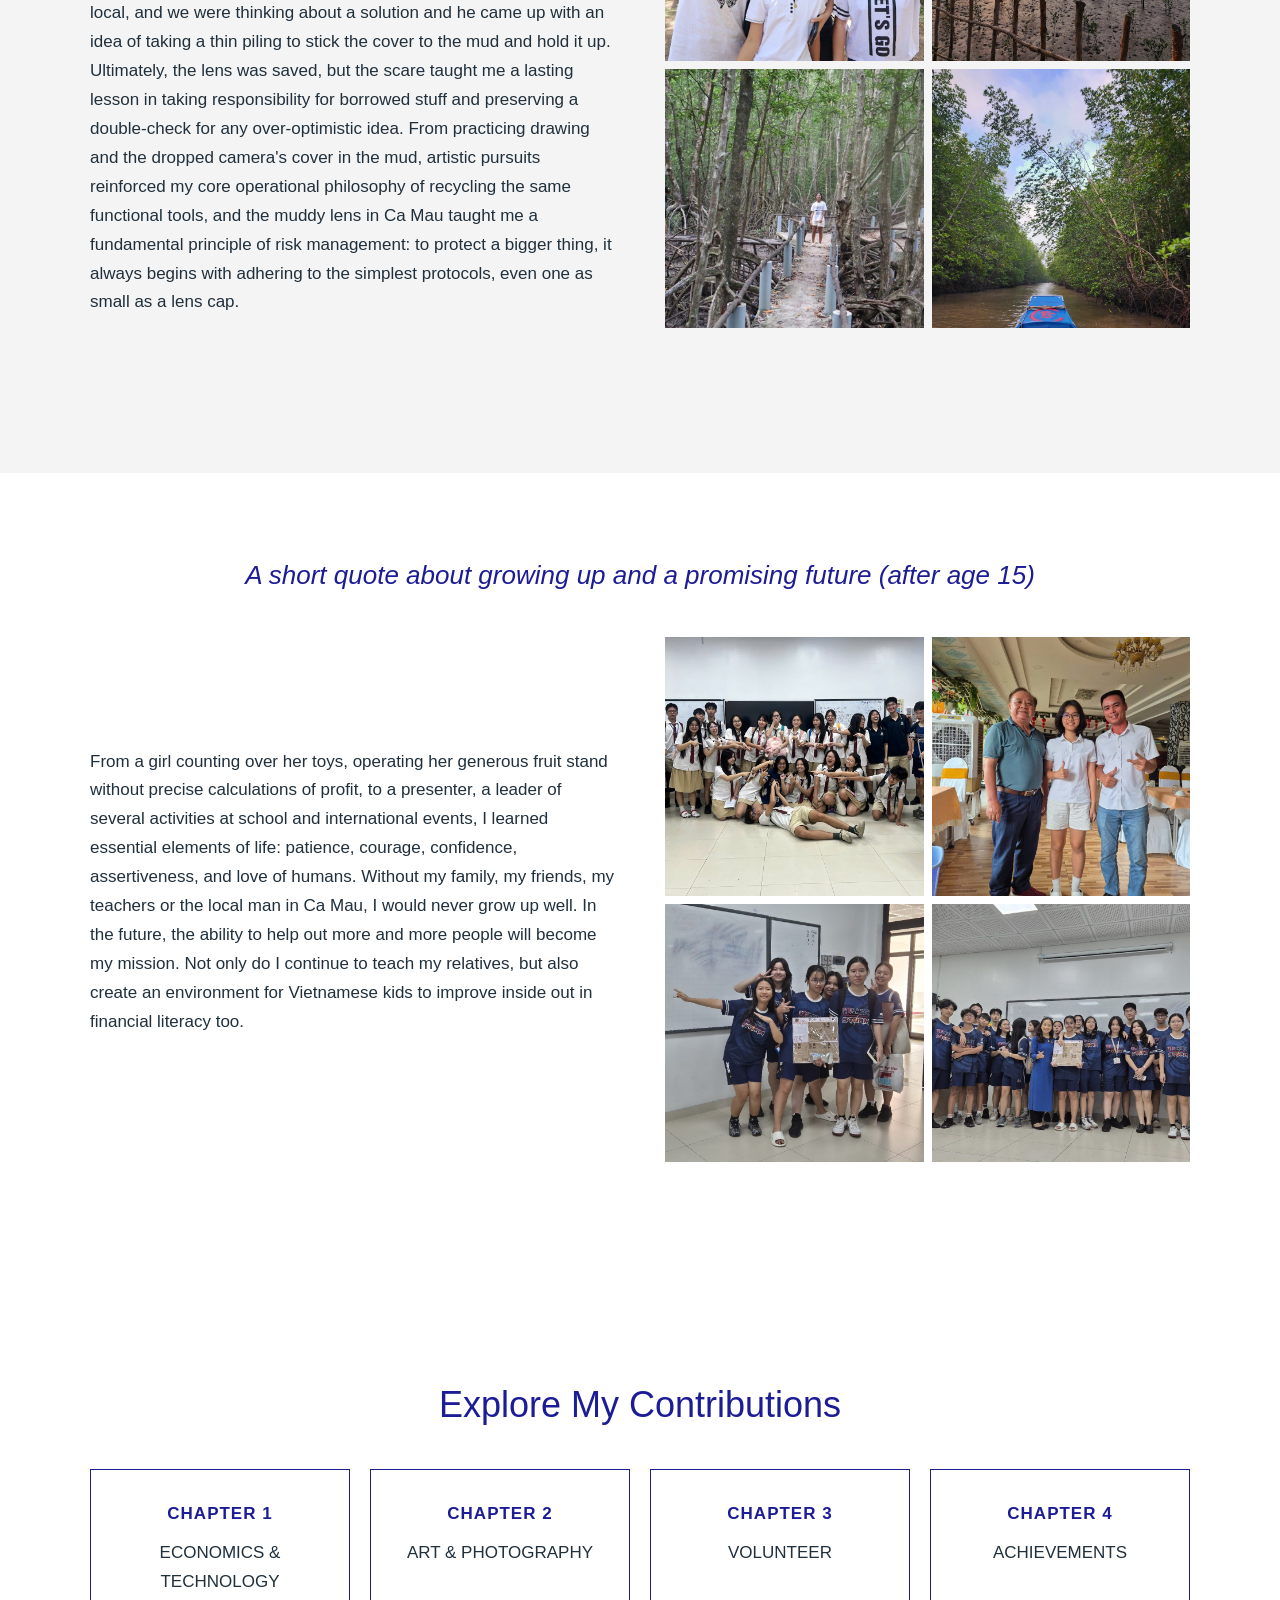
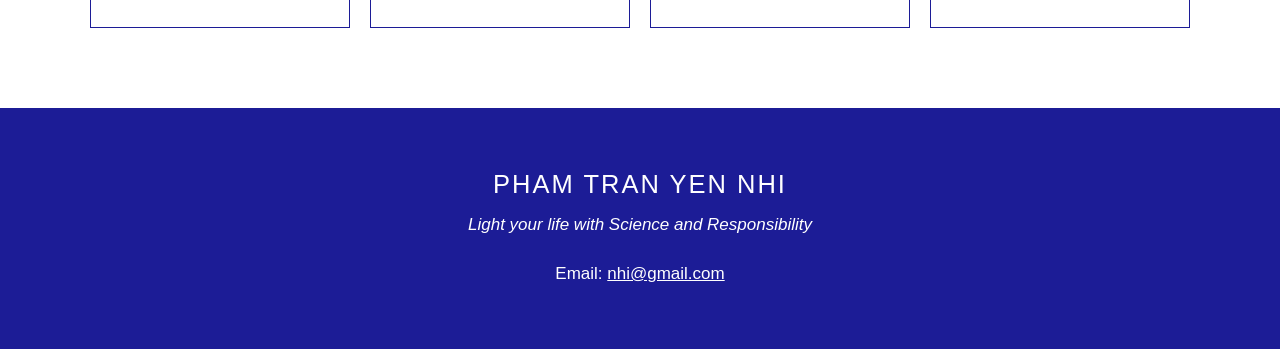
==== commit 870d09cd: "29" ====
--- a/index.html
+++ b/index.html
@@ -1,9 +1,9 @@
 <!DOCTYPE html>
-<html lang="vi">
+<html lang="en">
 <head>
     <meta charset="UTF-8">
     <meta name="viewport" content="width=device-width, initial-scale=1.0">
-    <title>Phạm Trần Yến Nhi</title>
+    <title>Pham Tran Yen Nhi</title>
     <link rel="stylesheet" href="style.css">
 </head>
 <body>
@@ -12,7 +12,7 @@
          Header này giống nhau ở cả 5 trang. Sửa menu thì nhớ sửa cả 5 file.
          Class "active" đánh dấu trang đang xem. -->
     <header class="header">
-        <a href="index.html" class="logo">PHẠM TRẦN YẾN NHI</a>
+        <a href="index.html" class="logo">PHAM TRAN YEN NHI</a>
         <nav class="menu">
             <a href="index.html" class="active">About Me</a>
             <a href="econ-tech.html">Econ &amp; Tech</a>
@@ -39,7 +39,7 @@
                     <!-- Nút trỏ sang resume: thay dấu # bằng link Google Drive -->
                     <a href="#" class="button" target="_blank">My Resume</a>
                 </div>
-                <img src="images/about-nhi-ky-yeu.jpg" alt="Nhi Pham - ảnh kỷ yếu" class="frame-portrait fit-top">
+                <img src="images/about-nhi-ky-yeu.jpg" alt="Nhi Pham - graduation photo" class="frame-portrait fit-top">
             </div>
         </section>
 
@@ -62,7 +62,7 @@
                         Since I was a 4-year-old child, my dad has been really cool. He always bought a lot of intriguing stuff for me, such as commercial airplane LEGO, 1000 questions that kids might ask, repair tools, and 6 essential piggy banks; however, I have to do a trade for what I love. Every piece of toy has to be paid for by chores' hour or money from cleaning shoes. A desirable toy costs 2 weeks of working, so it means that if working 7 days a week isn't enough, and to ease my eagerness I have to find a shortcut. I have 3 main goals for saving money: 1 - money for sharing; 2 - money for spending; 3 - money for saving. The money that I can use to buy things is the savings; however, I still have to fill out a withdrawal form for my mom. This money is all lucky money, and I was prohibited from using it for personal joy, but for academic purposes. Therefore, I have to work it out by asking for a commitment to loan me money to work at a certain level in academic performance rather than doing chores for 7 days. In the end, I only have to work for 7 days and have my toys.
                     </p>
                 </div>
-                <img src="images/childhood-nhi.jpg" alt="Nhi hồi nhỏ">
+                <img src="images/childhood-nhi.jpg" alt="Nhi as a child">
             </div>
 
             <!-- Phần 2: quầy nước trái cây năm 9 tuổi -->
@@ -73,9 +73,9 @@
                     </p>
                 </div>
                 <div class="photo-grid">
-                    <img src="images/childhood-hai-chi-em-1.jpg" alt="Hai chị em - ảnh 1">
-                    <img src="images/childhood-hai-chi-em-2.jpg" alt="Hai chị em - ảnh 2">
-                    <img src="images/childhood-hai-chi-em-3.jpg" alt="Hai chị em - ảnh 3">
+                    <img src="images/childhood-hai-chi-em-1.jpg" alt="Nhi and her sister - photo 1">
+                    <img src="images/childhood-hai-chi-em-2.jpg" alt="Nhi and her sister - photo 2">
+                    <img src="images/childhood-hai-chi-em-3.jpg" alt="Nhi and her sister - photo 3">
                 </div>
             </div>
         </section>
@@ -89,10 +89,10 @@
                     </p>
                 </div>
                 <div class="photo-grid two">
-                    <img src="images/chinese-chess-1.jpg" alt="Chơi cờ tướng - ảnh 1">
-                    <img src="images/chinese-chess-2.jpg" alt="Chơi cờ tướng - ảnh 2">
-                    <img src="images/chinese-chess-3.jpg" alt="Chơi cờ tướng - ảnh 3">
-                    <img src="images/chinese-chess-4.jpg" alt="Chơi cờ tướng - ảnh 4">
+                    <img src="images/chinese-chess-1.jpg" alt="Playing Chinese chess - photo 1">
+                    <img src="images/chinese-chess-2.jpg" alt="Playing Chinese chess - photo 2">
+                    <img src="images/chinese-chess-3.jpg" alt="Playing Chinese chess - photo 3">
+                    <img src="images/chinese-chess-4.jpg" alt="Playing Chinese chess - photo 4">
                 </div>
             </div>
         </section>
@@ -141,8 +141,8 @@
                     </p>
                 </div>
                 <div class="photo-grid two">
-                    <img src="images/drawing-1.jpg" alt="Nhi vẽ tranh">
-                    <img src="images/drawing-2.jpg" alt="Tranh Nhi vẽ">
+                    <img src="images/drawing-1.jpg" alt="Nhi drawing">
+                    <img src="images/drawing-2.jpg" alt="Drawings by Nhi">
                 </div>
             </div>
 
@@ -153,21 +153,21 @@
                         My interest in visual storytelling naturally expanded into photography through my father's collection of 3 cameras. He taught me to observe details, adjust focus, control patterns, and capture family moments and landscapes.
                     </p>
                 </div>
-                <img src="images/photography-camera.jpg" alt="Chụp ảnh cùng máy ảnh của bố">
+                <img src="images/photography-camera.jpg" alt="Taking photos with dad's camera">
             </div>
 
             <!-- Chiếc nắp ống kính ở Cà Mau -->
             <div class="story-row activity">
                 <div class="story-text">
                     <p>
-                        During a trip to Cà Mau, while leaning over a muddy riverbank to photograph sunset, I accidentally dropped an unsecured camera lens into the mud because of my easy-thinking brain, which put it in my pocket instead of a secured bag. The cover and camera are $ 1,157; with the soft alluvial terrain, it'll subside anything that is heavy above it. I tried for the first time and noticed its weak structure, so I traumatizingly turned to ask some boatman to come over. He is a local, and we were thinking about a solution and he came up with an idea of taking a thin piling to stick the cover to the mud and hold it up. Ultimately, the lens was saved, but the scare taught me a lasting lesson in taking responsibility for borrowed stuff and preserving a double-check for any over-optimistic idea. From practicing drawing and the dropped camera's cover in the mud, artistic pursuits reinforced my core operational philosophy of recycling the same functional tools, and the muddy lens in Cà Mau taught me a fundamental principle of risk management: to protect a bigger thing, it always begins with adhering to the simplest protocols, even one as small as a lens cap.
-                    </p>
-                </div>
-                <div class="photo-grid two">
-                    <img src="images/ca-mau-1.jpg" alt="Chuyến đi Cà Mau">
-                    <img src="images/ca-mau-2.jpg" alt="Hoàng hôn Cà Mau">
-                    <img src="images/ca-mau-3.jpg" alt="Rừng đước Cà Mau">
-                    <img src="images/ca-mau-4.jpg" alt="Đi thuyền ở Cà Mau">
+                        During a trip to Ca Mau, while leaning over a muddy riverbank to photograph sunset, I accidentally dropped an unsecured camera lens into the mud because of my easy-thinking brain, which put it in my pocket instead of a secured bag. The cover and camera are $ 1,157; with the soft alluvial terrain, it'll subside anything that is heavy above it. I tried for the first time and noticed its weak structure, so I traumatizingly turned to ask some boatman to come over. He is a local, and we were thinking about a solution and he came up with an idea of taking a thin piling to stick the cover to the mud and hold it up. Ultimately, the lens was saved, but the scare taught me a lasting lesson in taking responsibility for borrowed stuff and preserving a double-check for any over-optimistic idea. From practicing drawing and the dropped camera's cover in the mud, artistic pursuits reinforced my core operational philosophy of recycling the same functional tools, and the muddy lens in Ca Mau taught me a fundamental principle of risk management: to protect a bigger thing, it always begins with adhering to the simplest protocols, even one as small as a lens cap.
+                    </p>
+                </div>
+                <div class="photo-grid two">
+                    <img src="images/ca-mau-1.jpg" alt="Trip to Ca Mau">
+                    <img src="images/ca-mau-2.jpg" alt="Sunset in Ca Mau">
+                    <img src="images/ca-mau-3.jpg" alt="Mangrove forest in Ca Mau">
+                    <img src="images/ca-mau-4.jpg" alt="Boat ride in Ca Mau">
                 </div>
             </div>
         </section>
@@ -175,7 +175,7 @@
         <!-- ===== TƯƠNG LAI ===== -->
         <section class="story">
             <p class="quote">
-                Câu quote ngắn về việc phát triển và đầy hứa hẹn trong tương lai (sau 15 tuổi)
+                A short quote about growing up and a promising future (after age 15)
             </p>
 
             <div class="story-row activity">
@@ -185,10 +185,10 @@
                     </p>
                 </div>
                 <div class="photo-grid two">
-                    <img src="images/future-1.jpg" alt="Hoạt động cùng bạn bè - ảnh 1">
-                    <img src="images/future-2.jpg" alt="Hoạt động cùng bạn bè - ảnh 2">
-                    <img src="images/future-3.jpg" alt="Hoạt động cùng bạn bè - ảnh 3">
-                    <img src="images/future-4.jpg" alt="Hoạt động cùng bạn bè - ảnh 4">
+                    <img src="images/future-1.jpg" alt="With friends - photo 1">
+                    <img src="images/future-2.jpg" alt="With friends - photo 2">
+                    <img src="images/future-3.jpg" alt="With friends - photo 3">
+                    <img src="images/future-4.jpg" alt="With friends - photo 4">
                 </div>
             </div>
         </section>
@@ -222,7 +222,7 @@
 
     <!-- ===== FOOTER: thông tin liên hệ ===== -->
     <footer class="footer" id="contact">
-        <h2>PHẠM TRẦN YẾN NHI</h2>
+        <h2>PHAM TRAN YEN NHI</h2>
         <p class="slogan">Light your life with Science and Responsibility</p>
         <p>Email: <a href="mailto:nhi@gmail.com">nhi@gmail.com</a></p>
         <!-- Khi có thông tin thì bỏ dấu comment 2 dòng dưới và điền vào -->
--- a/style.css
+++ b/style.css
@@ -442,6 +442,17 @@
 .gallery img {
     height: 260px;
     object-fit: cover;
+}
+
+/* Gallery truyện tranh: 2 cột, ảnh giữ nguyên tỉ lệ (không cắt)
+   để đọc được chữ trong khung thoại */
+.gallery.comics {
+    grid-template-columns: repeat(2, 1fr);
+    align-items: start;    /* ảnh cao thấp khác nhau thì canh theo mép trên */
+}
+
+.gallery.comics img {
+    height: auto;
 }
 
 /* =========================================================
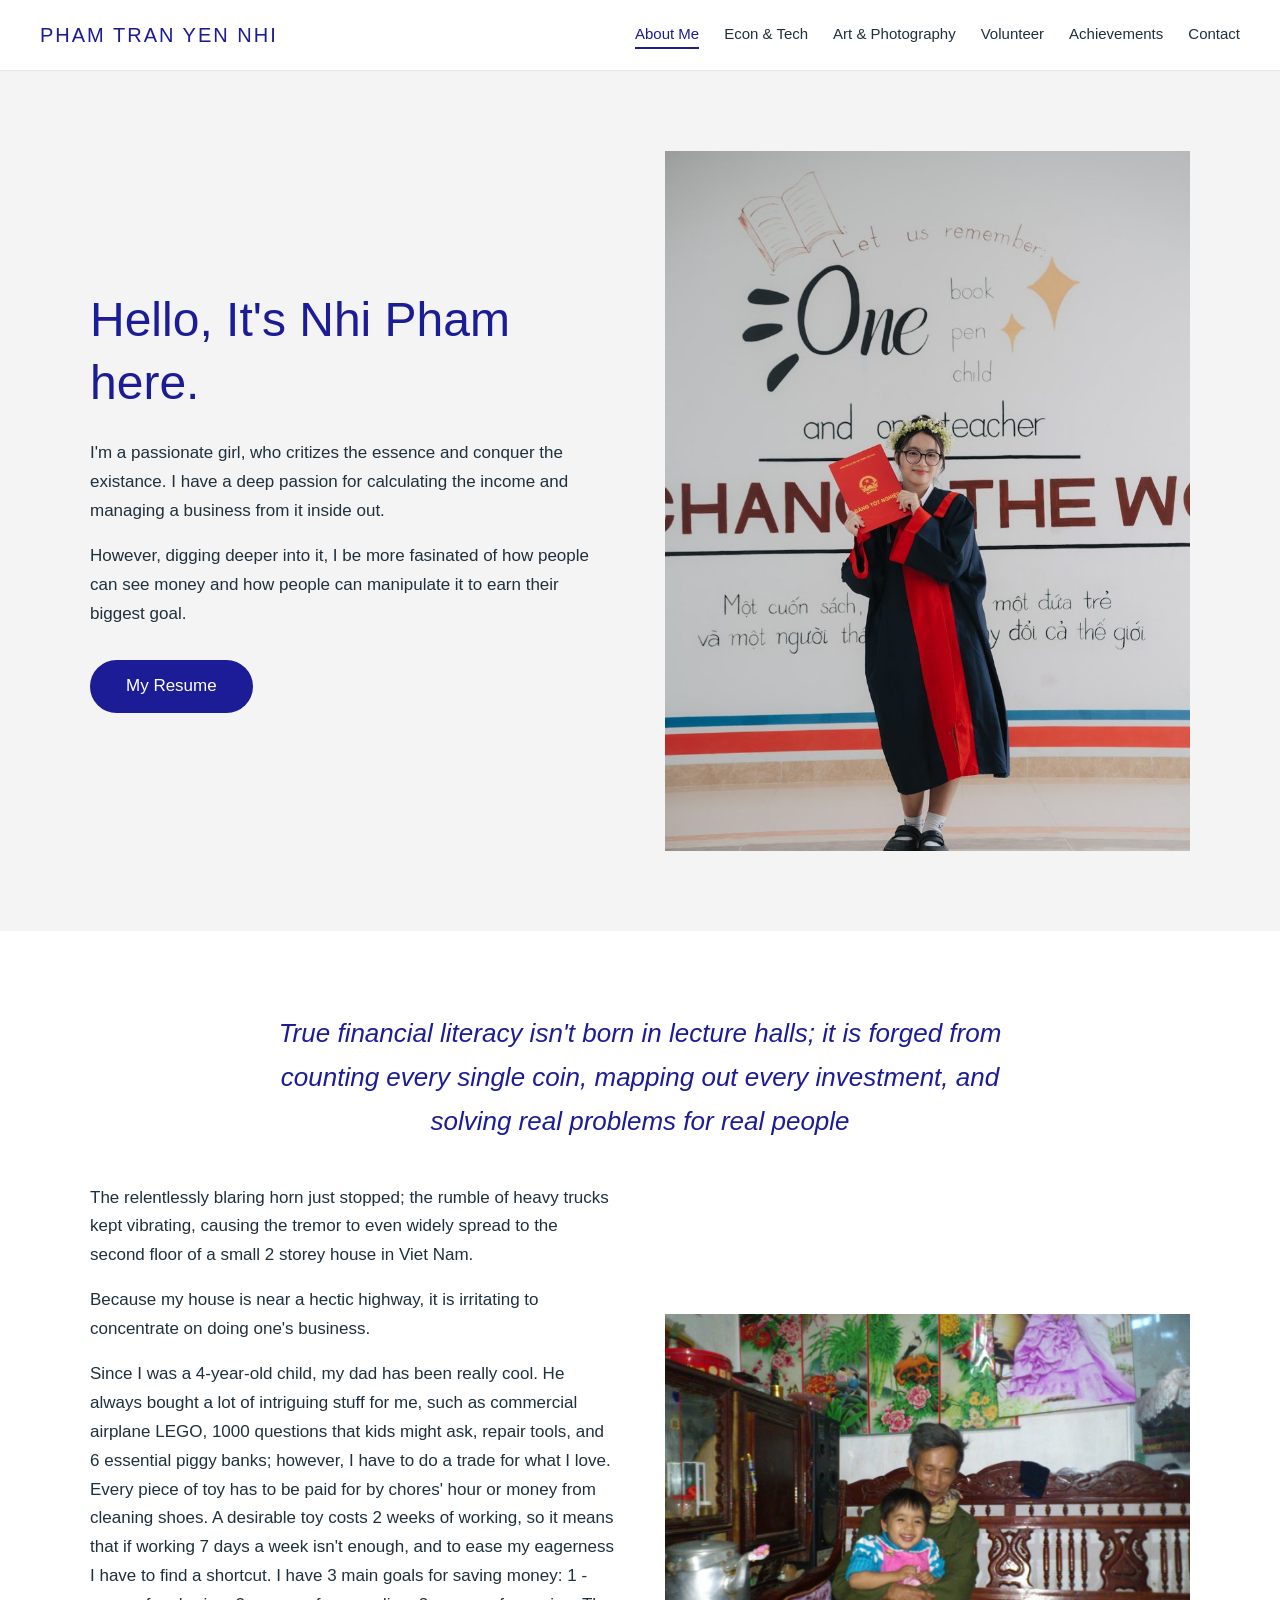
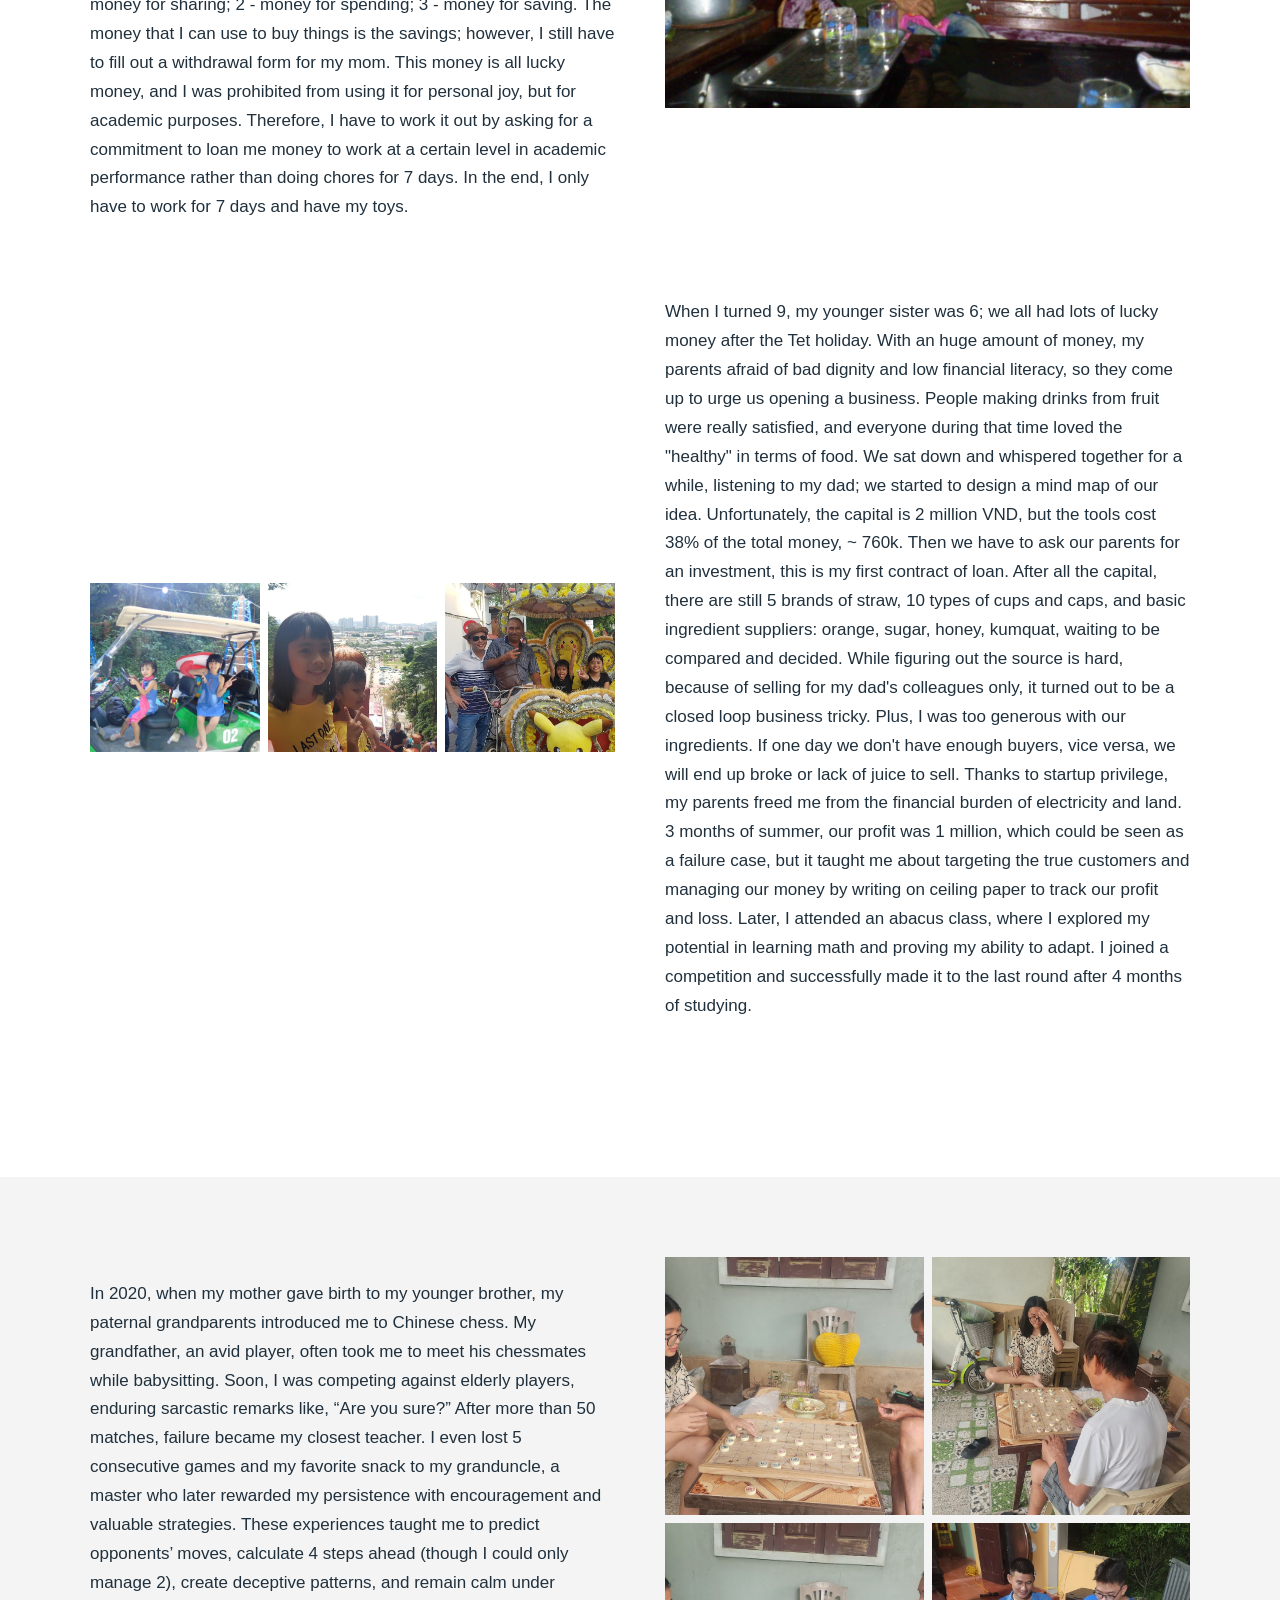
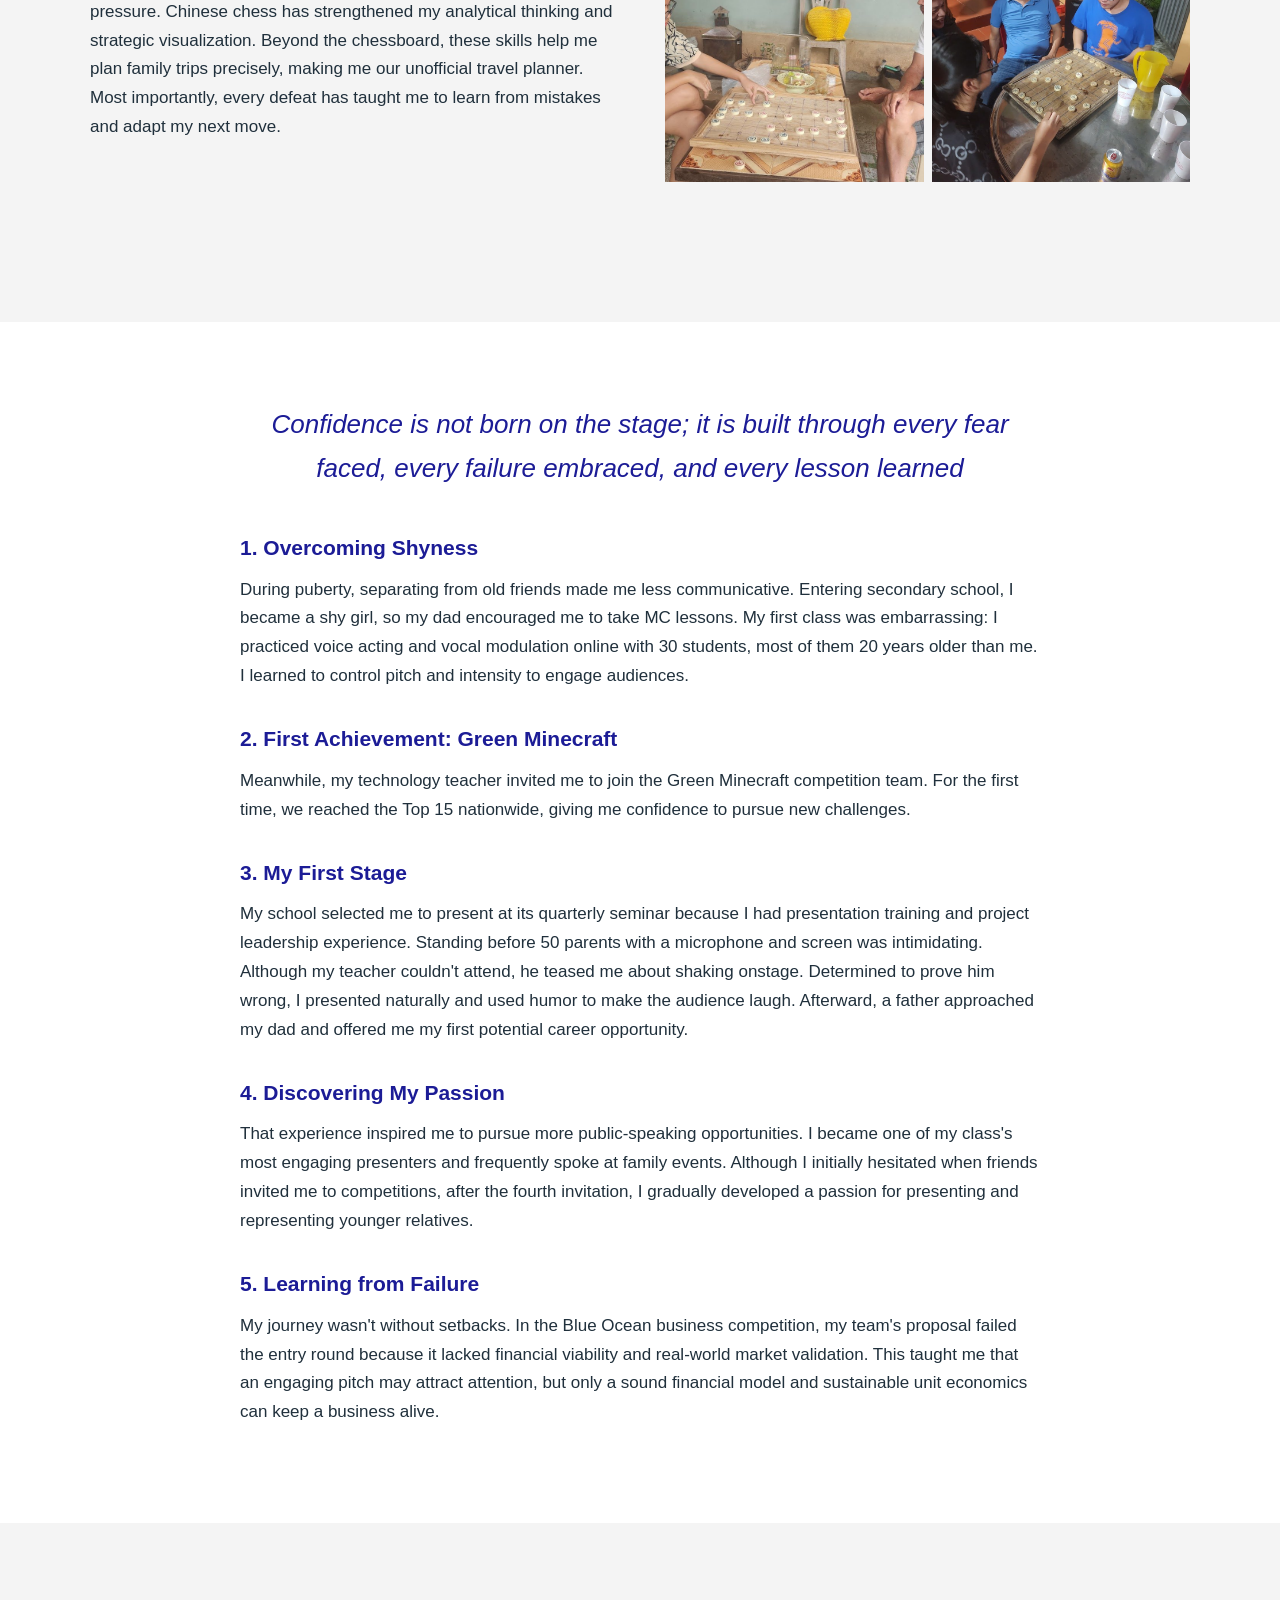
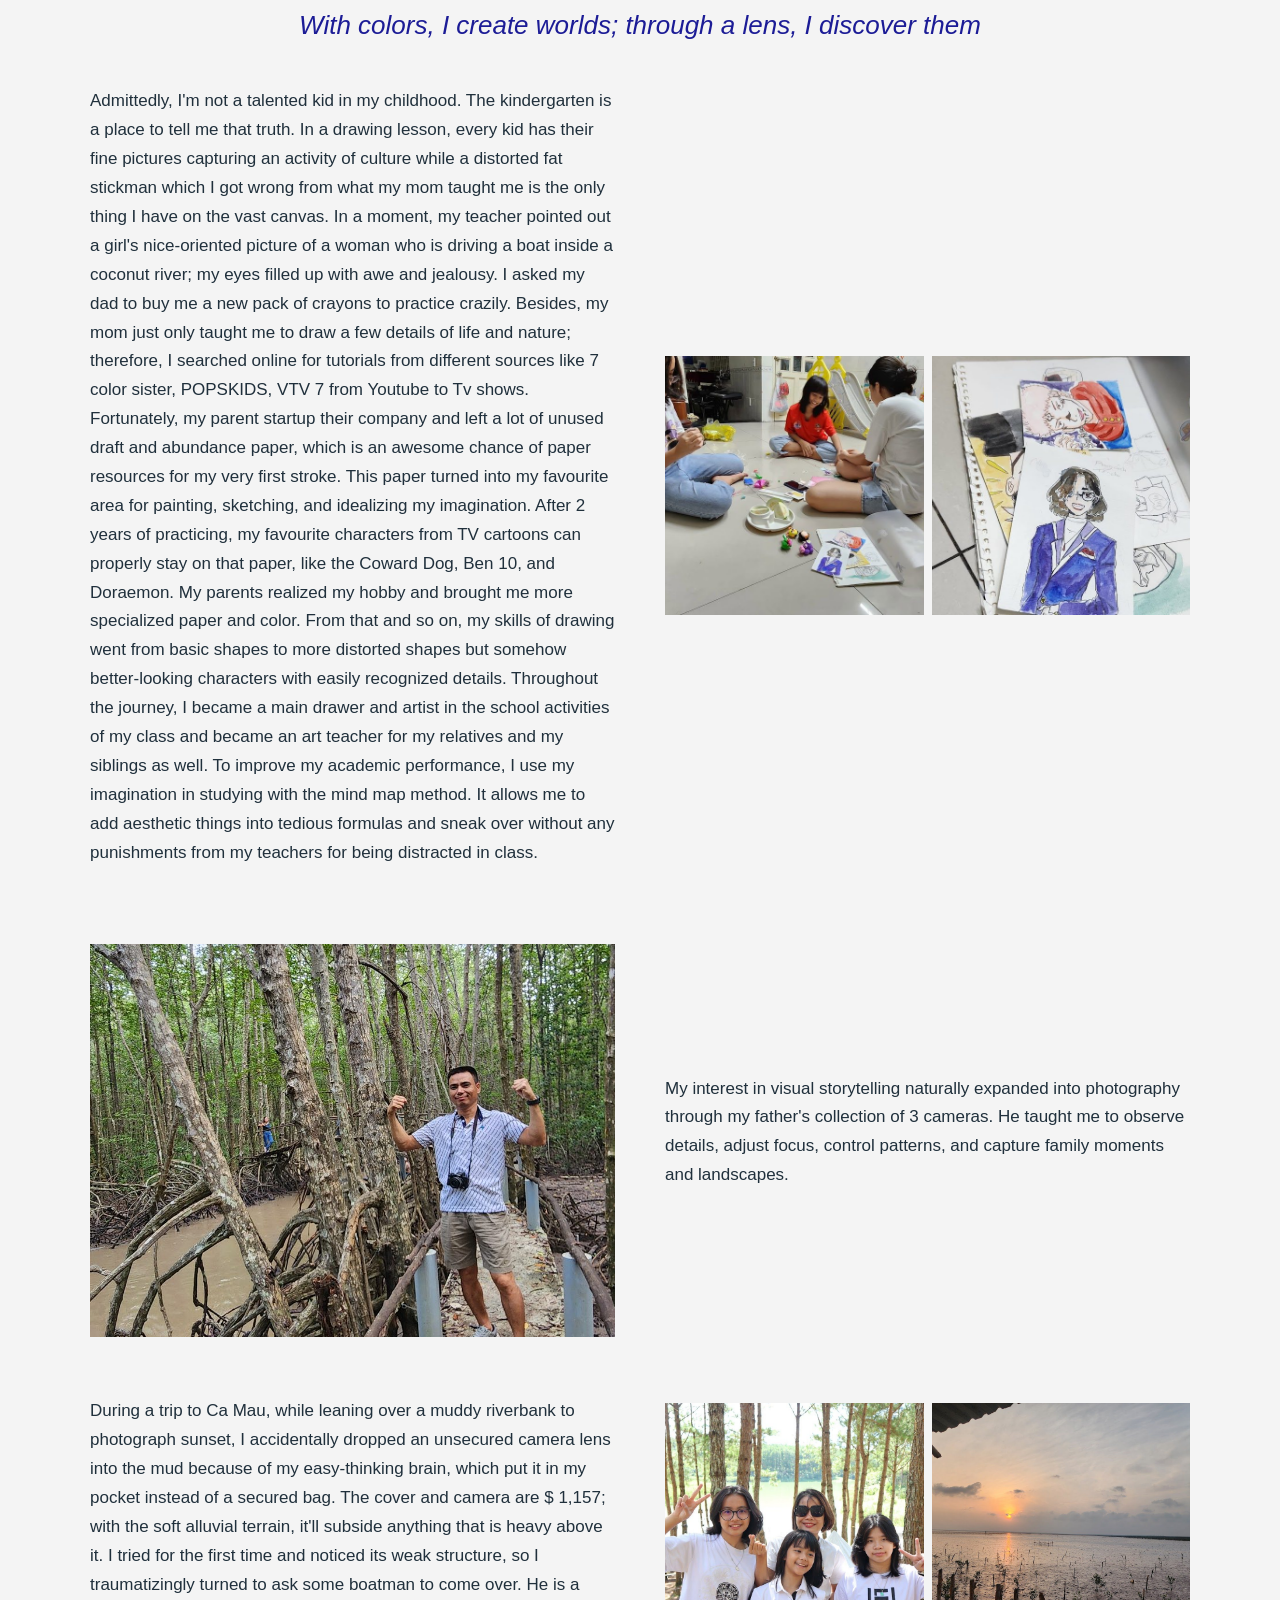
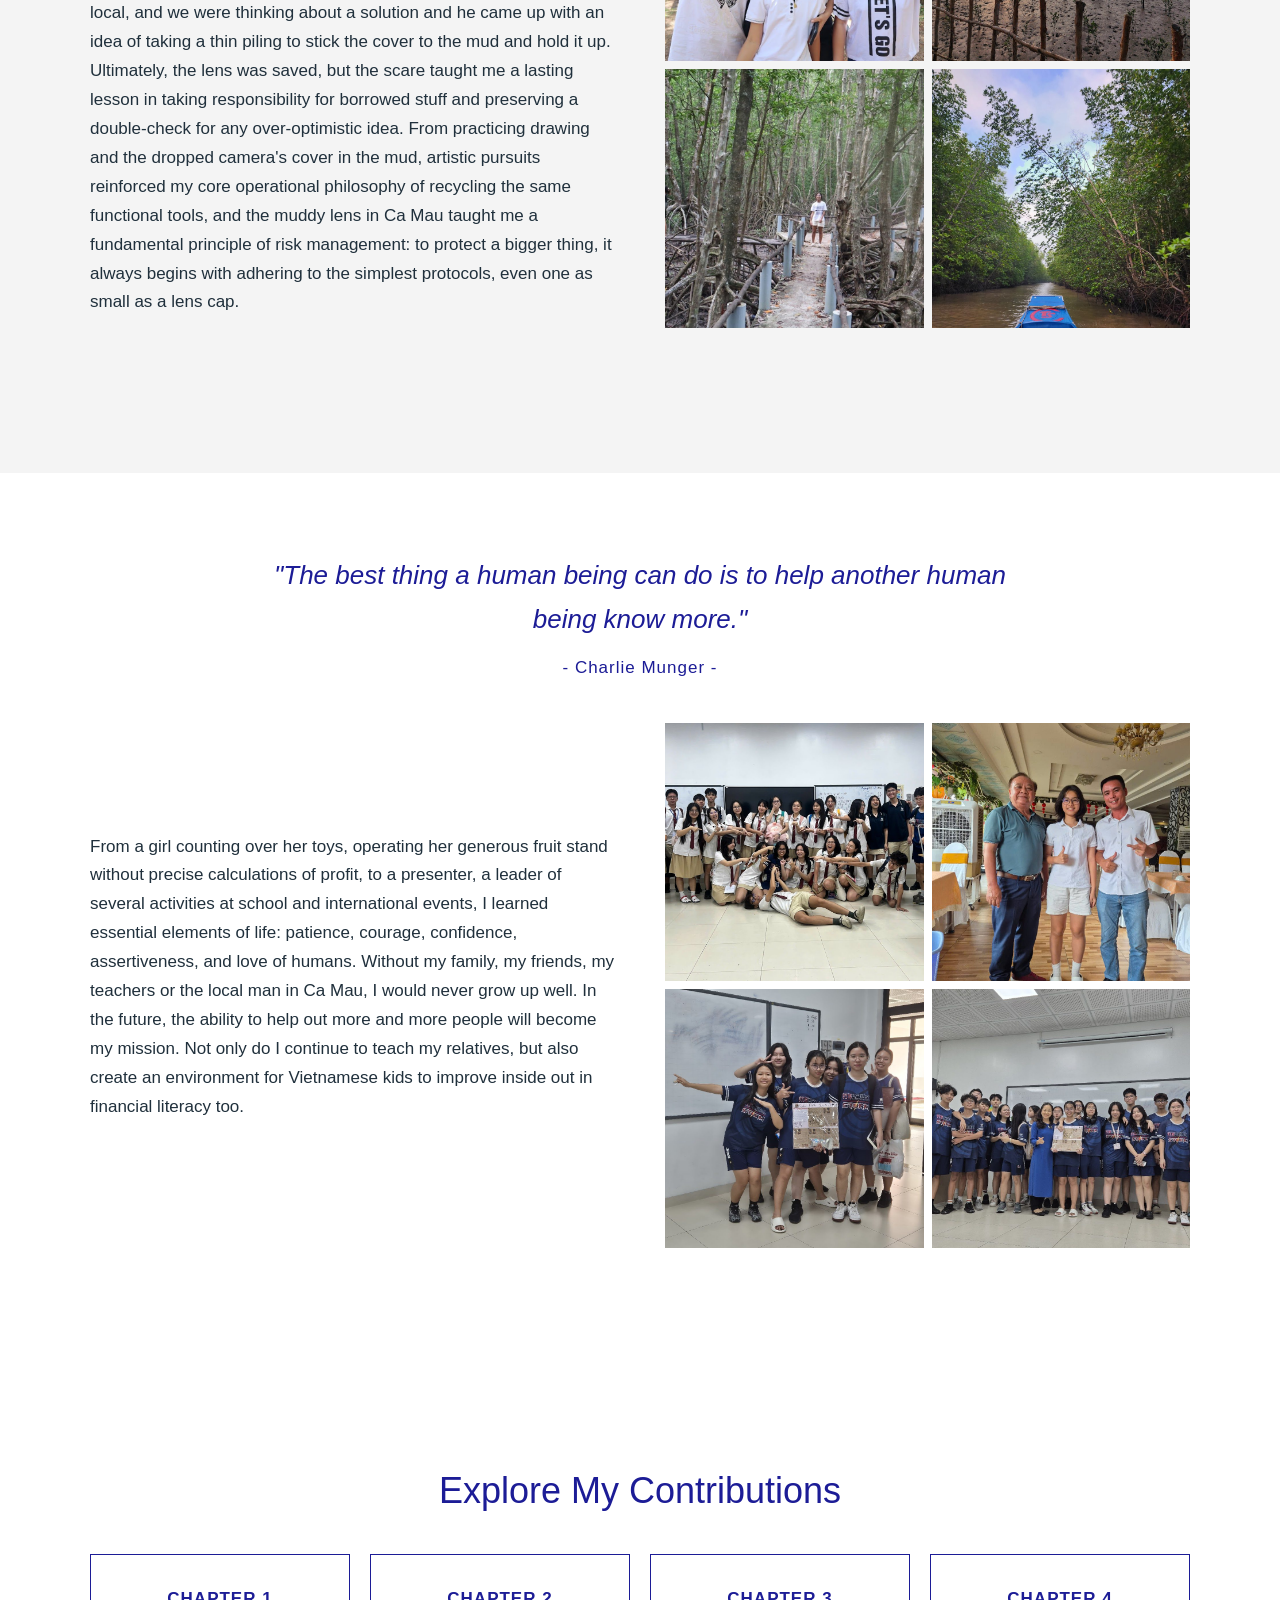
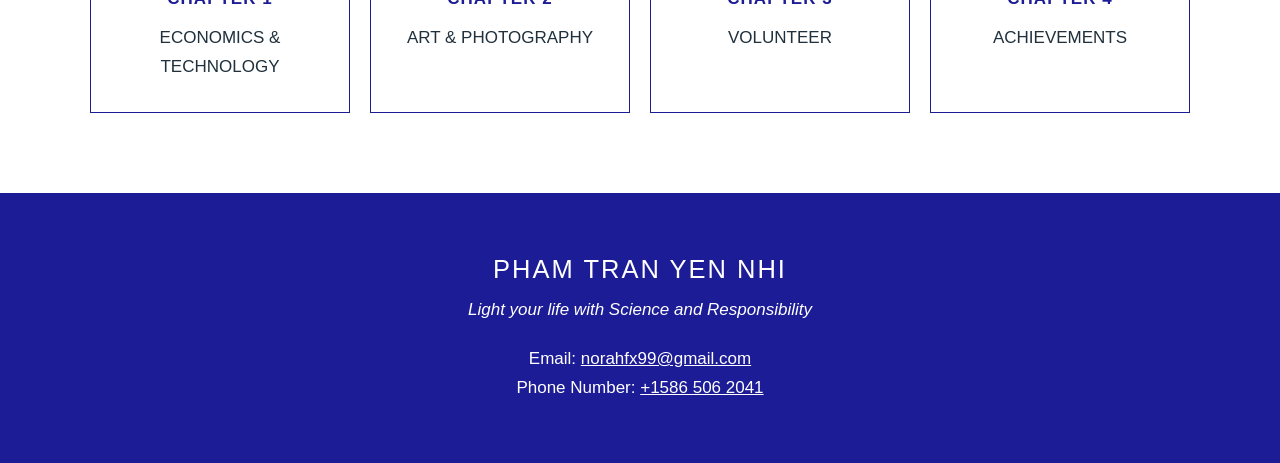
==== commit eb436246: "30" ====
--- a/index.html
+++ b/index.html
@@ -175,7 +175,9 @@
         <!-- ===== TƯƠNG LAI ===== -->
         <section class="story">
             <p class="quote">
-                A short quote about growing up and a promising future (after age 15)
+                "The best thing a human being can do is to help another human being know more."
+                <!-- Tên tác giả: dòng riêng, chữ nhỏ (class quote-author) -->
+                <span class="quote-author">- Charlie Munger -</span>
             </p>
 
             <div class="story-row activity">
@@ -224,10 +226,9 @@
     <footer class="footer" id="contact">
         <h2>PHAM TRAN YEN NHI</h2>
         <p class="slogan">Light your life with Science and Responsibility</p>
-        <p>Email: <a href="mailto:nhi@gmail.com">nhi@gmail.com</a></p>
-        <!-- Khi có thông tin thì bỏ dấu comment 2 dòng dưới và điền vào -->
-        <!-- <p>Phone: </p> -->
-        <!-- <p>Address: </p> -->
+        <p>Email: <a href="mailto:norahfx99@gmail.com">norahfx99@gmail.com</a></p>
+        <!-- href="tel:..." để bấm vào số là gọi được trên điện thoại -->
+        <p>Phone Number: <a href="tel:+15865062041">+1586 506 2041</a></p>
     </footer>
 
 </body>
--- a/style.css
+++ b/style.css
@@ -174,6 +174,15 @@
     text-align: center;
 }
 
+/* Tên tác giả câu quote: xuống dòng, chữ nhỏ, không nghiêng */
+.quote-author {
+    display: block;
+    margin-top: 12px;
+    font-size: 17px;
+    font-style: normal;
+    letter-spacing: 1px;
+}
+
 /* Hàng gồm chữ bên trái + ảnh bên phải */
 .story-row {
     display: flex;
@@ -444,15 +453,21 @@
     object-fit: cover;
 }
 
-/* Gallery truyện tranh: 2 cột, ảnh giữ nguyên tỉ lệ (không cắt)
-   để đọc được chữ trong khung thoại */
+/* Gallery truyện tranh: xếp so le kiểu "masonry" bằng column-count.
+   Ảnh giữ nguyên tỉ lệ (không cắt) để đọc được chữ trong khung thoại,
+   ảnh cao thấp khác nhau vẫn khít nhau, không để lại khoảng trắng. */
 .gallery.comics {
-    grid-template-columns: repeat(2, 1fr);
-    align-items: start;    /* ảnh cao thấp khác nhau thì canh theo mép trên */
+    display: block;        /* bỏ grid, dùng chia cột như báo */
+    column-count: 2;       /* 2 cột */
+    column-gap: 15px;
 }
 
 .gallery.comics img {
     height: auto;
+    margin-bottom: 15px;
+    break-inside: avoid;   /* không cắt 1 ảnh ra 2 cột */
+    background: var(--white);
+    box-shadow: 0 2px 10px rgba(0, 0, 0, 0.08); /* viền bóng nhẹ như card */
 }
 
 /* =========================================================
@@ -824,6 +839,11 @@
         left: -36px;
     }
 
+    /* Truyện tranh về 1 cột */
+    .gallery.comics {
+        column-count: 1;
+    }
+
     /* Tất cả lưới về 1 cột */
     .chapter-list,
     .gallery,
